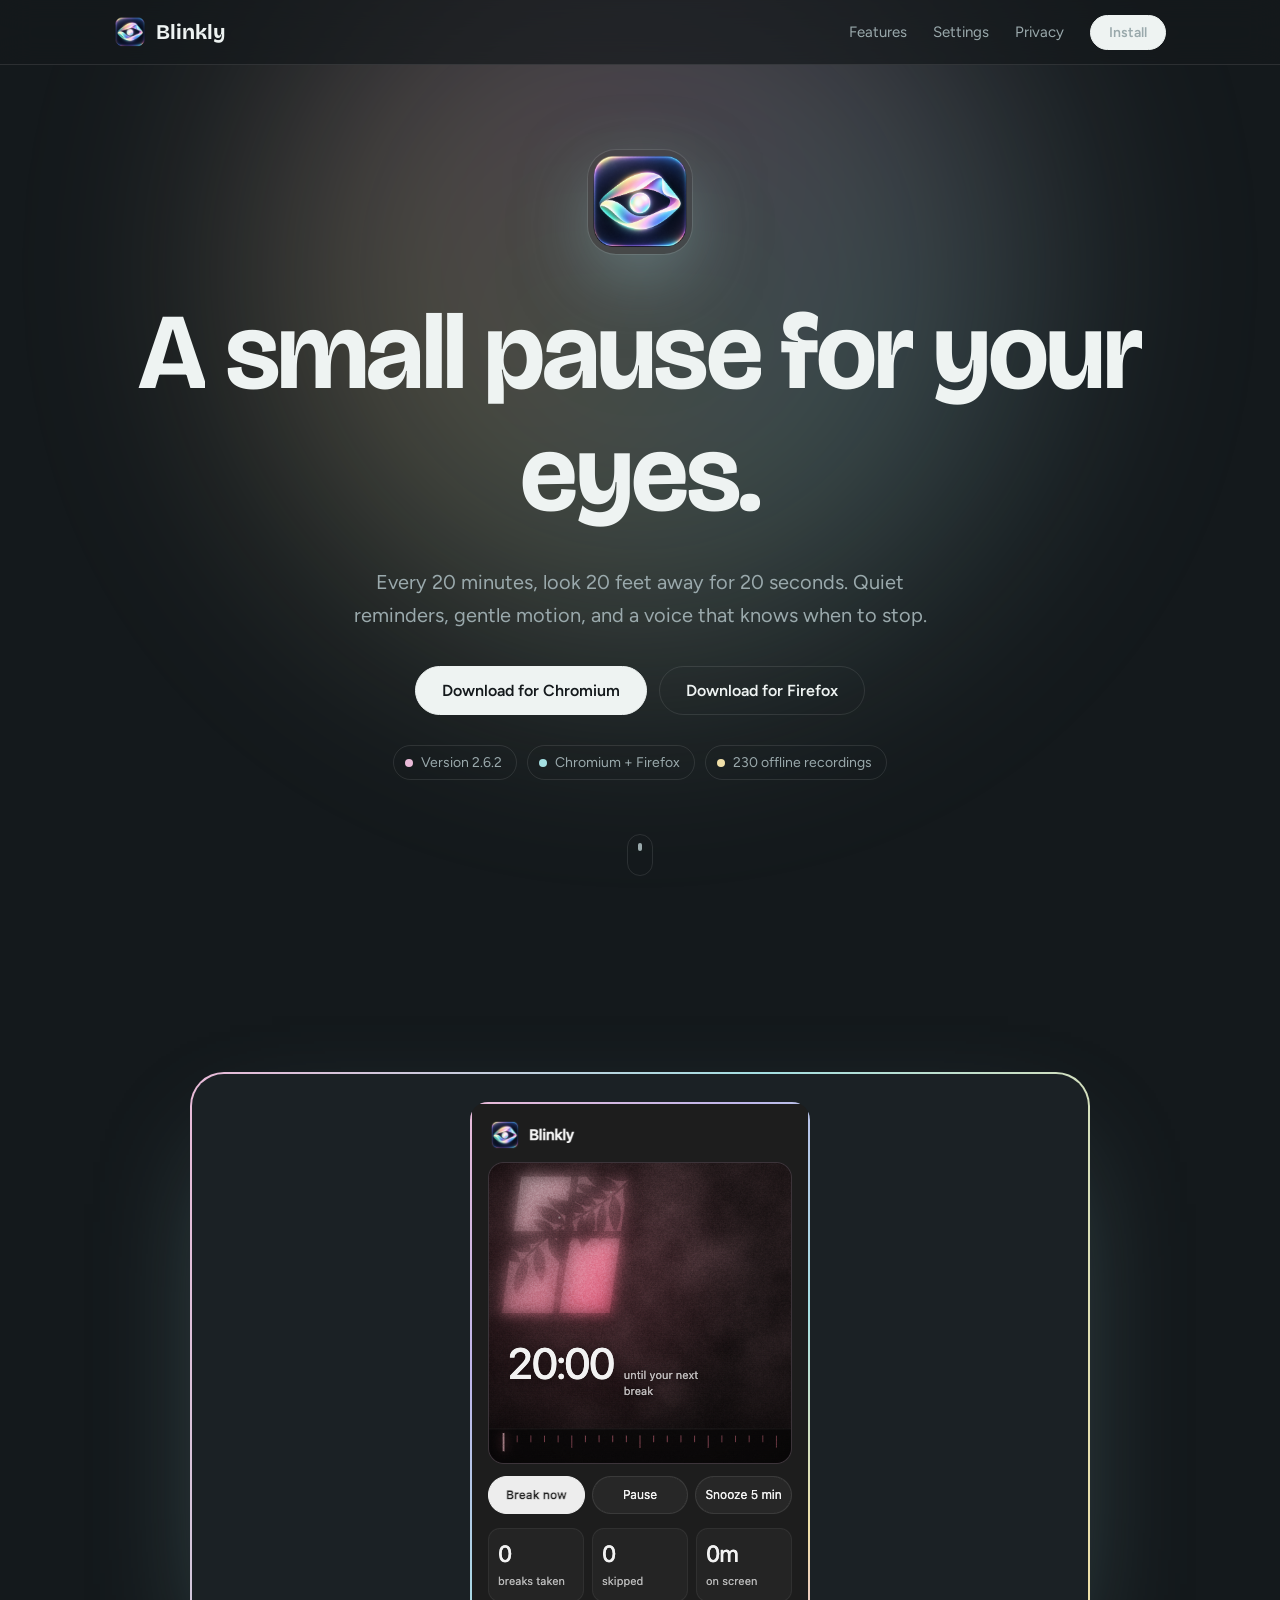
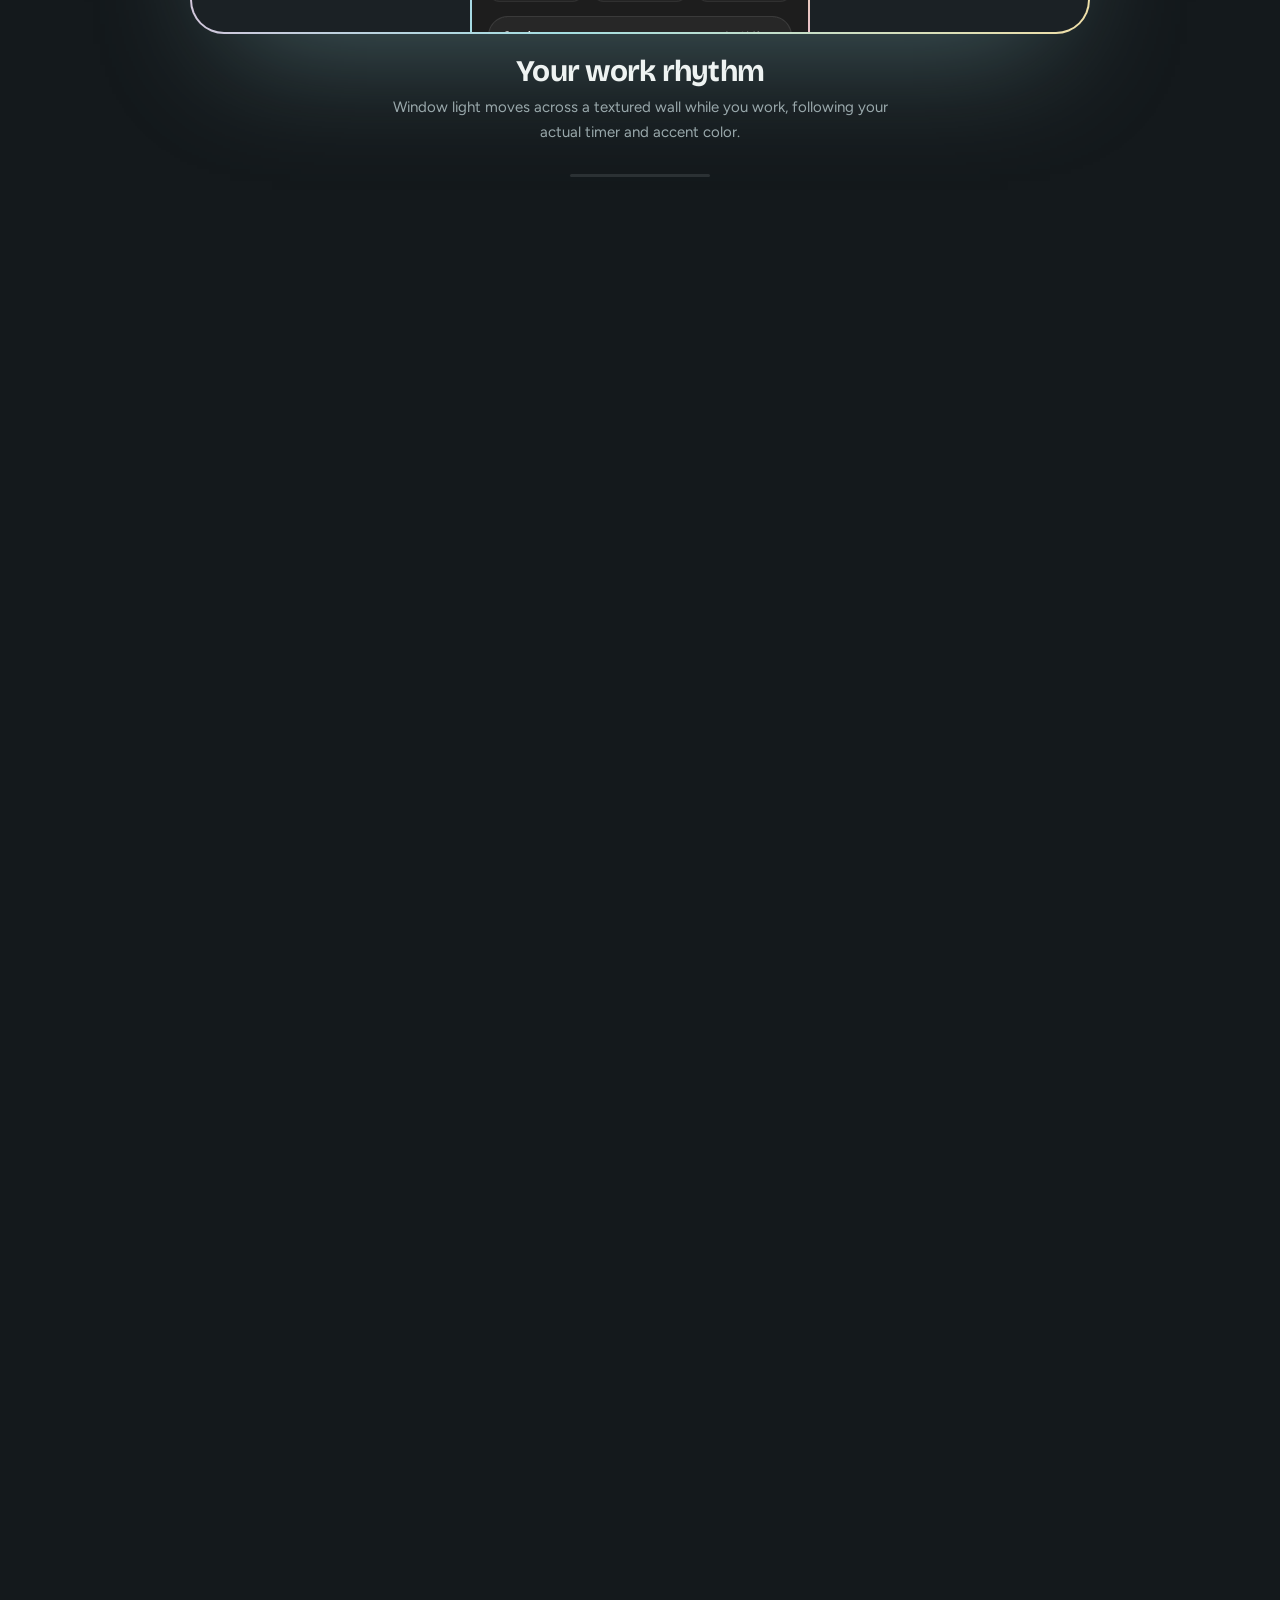
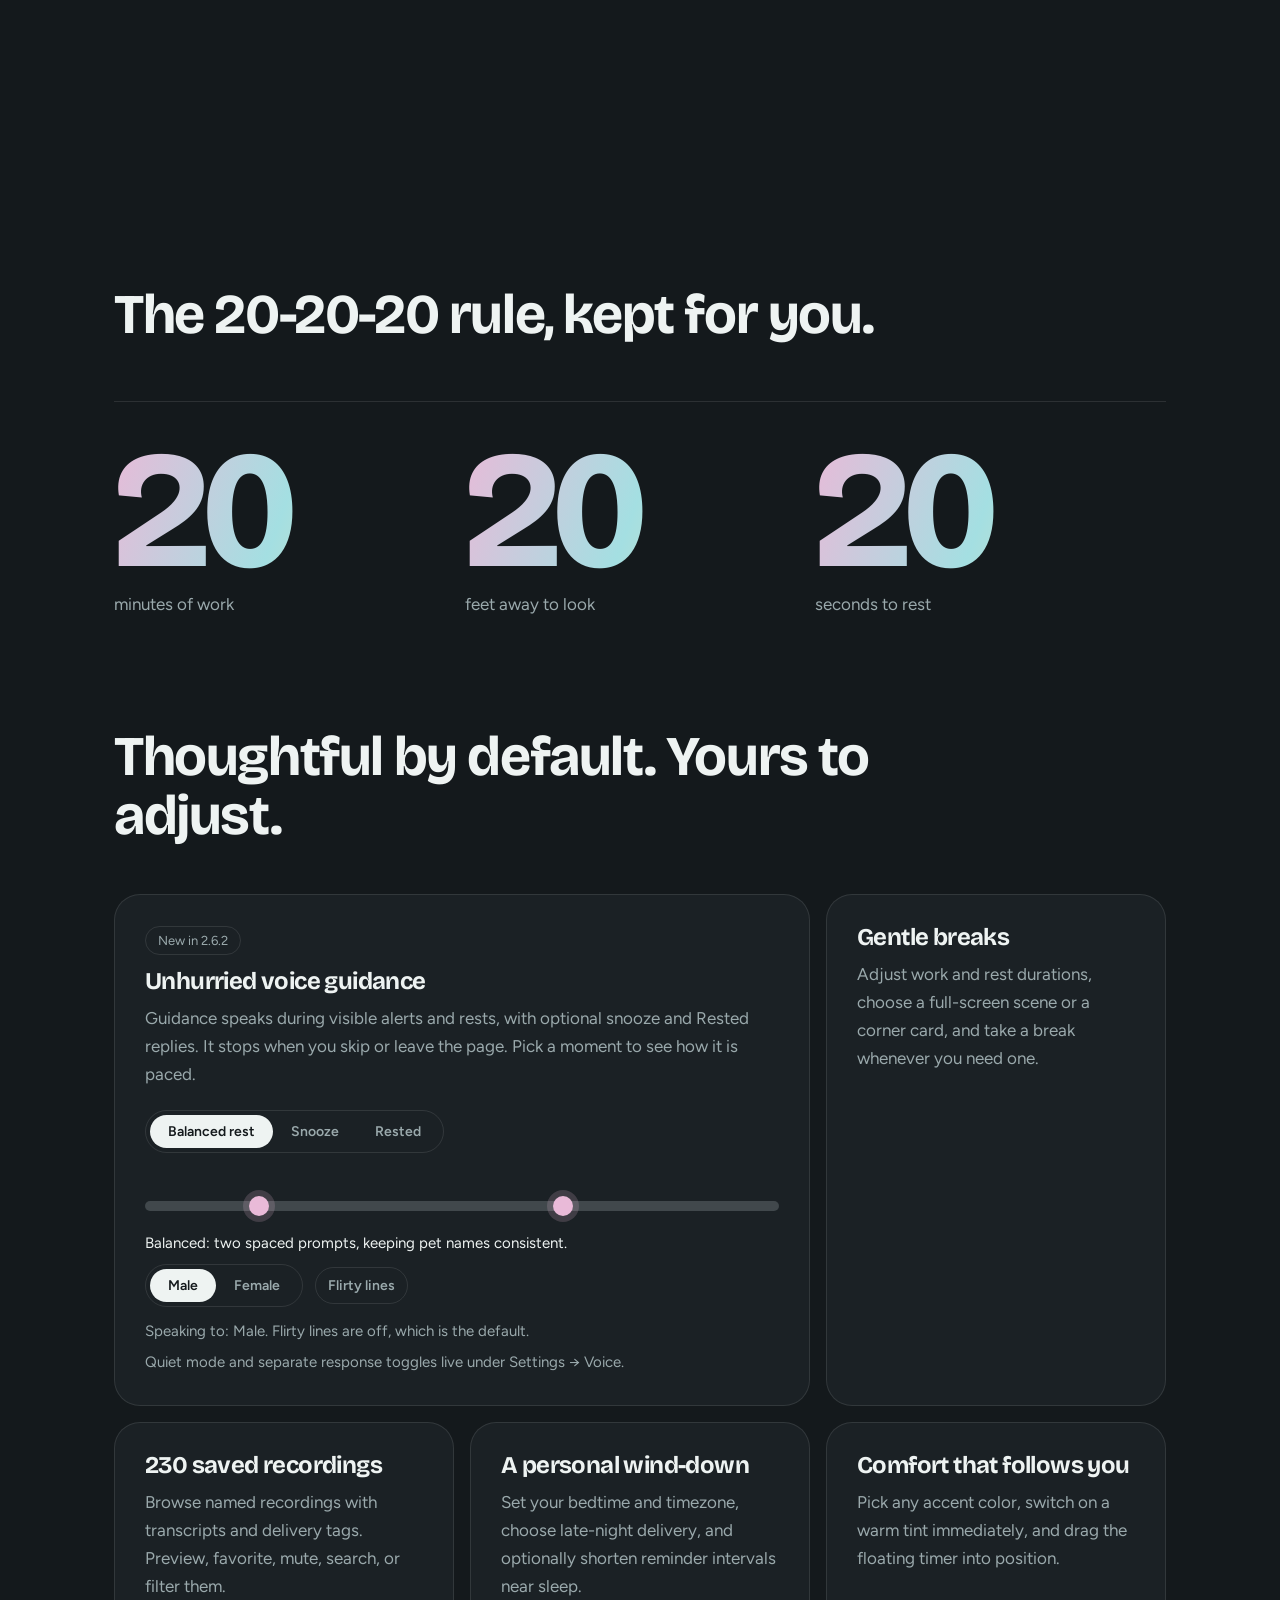
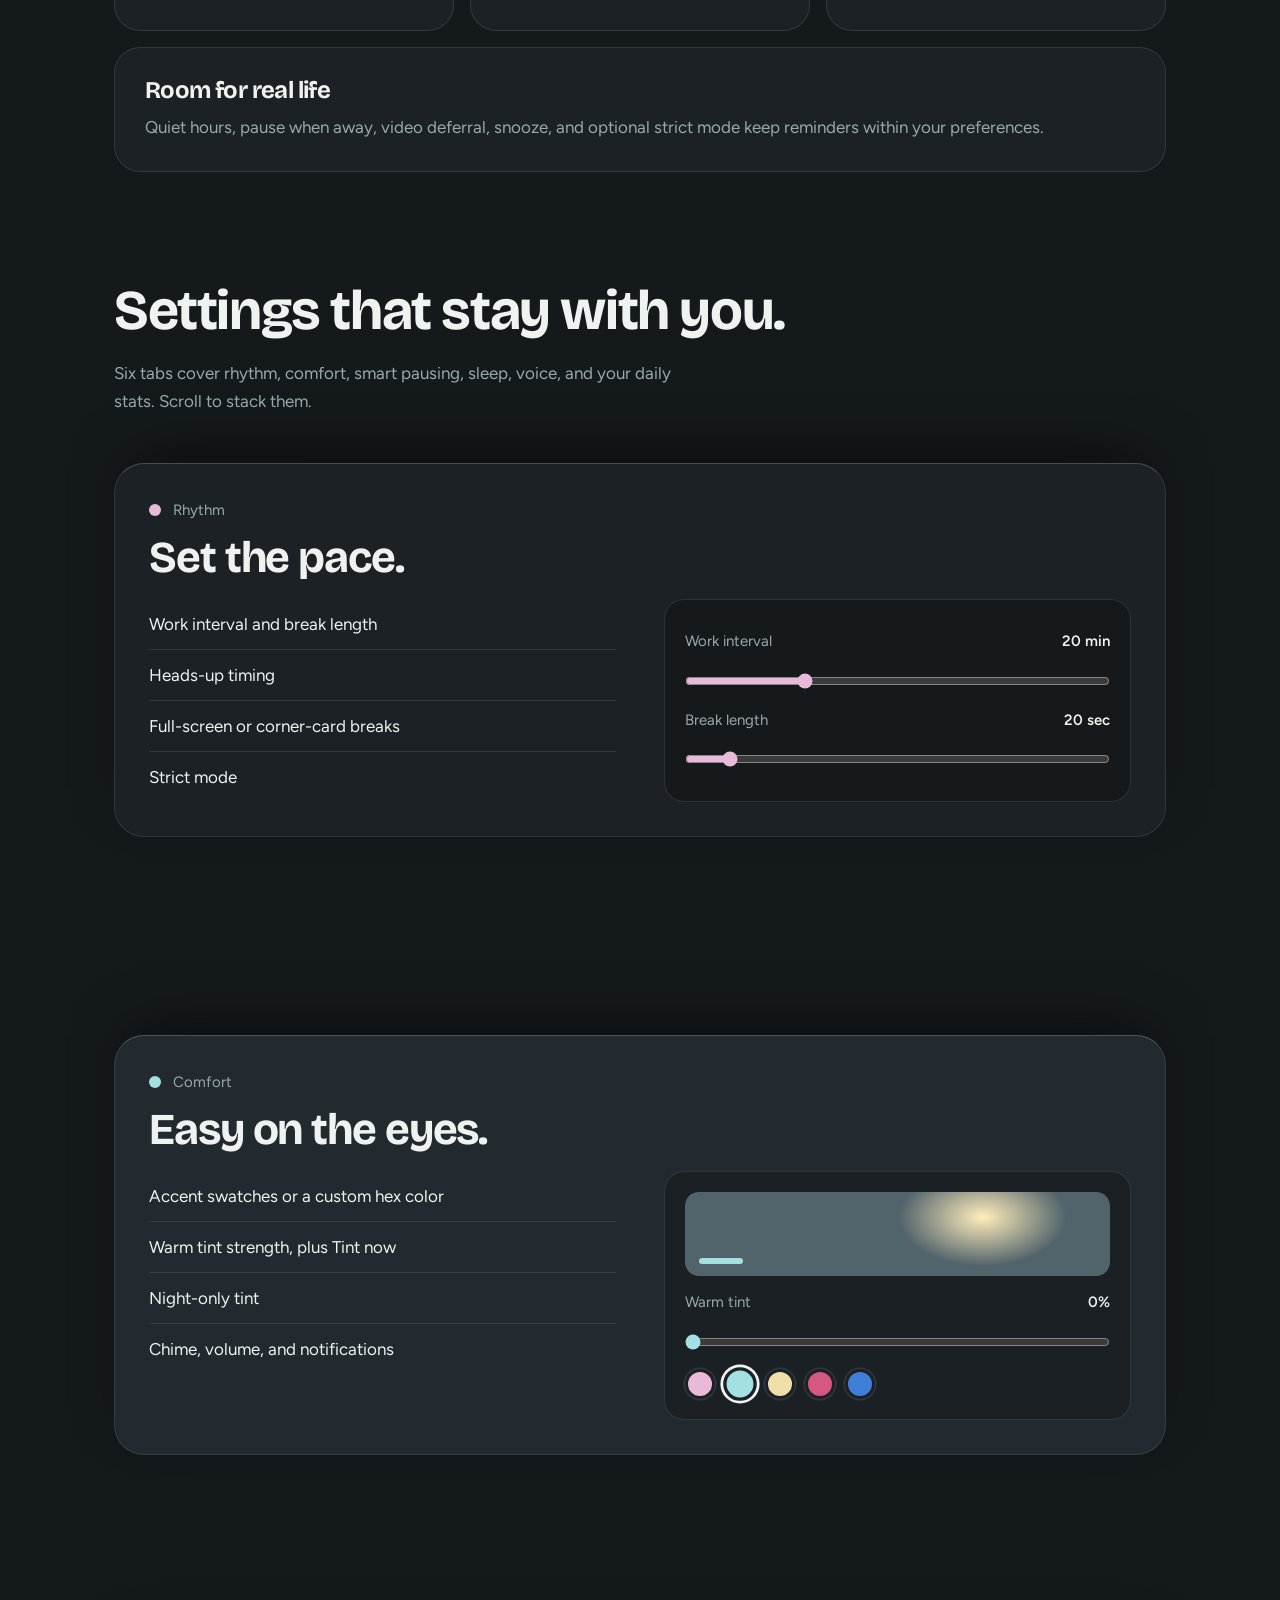
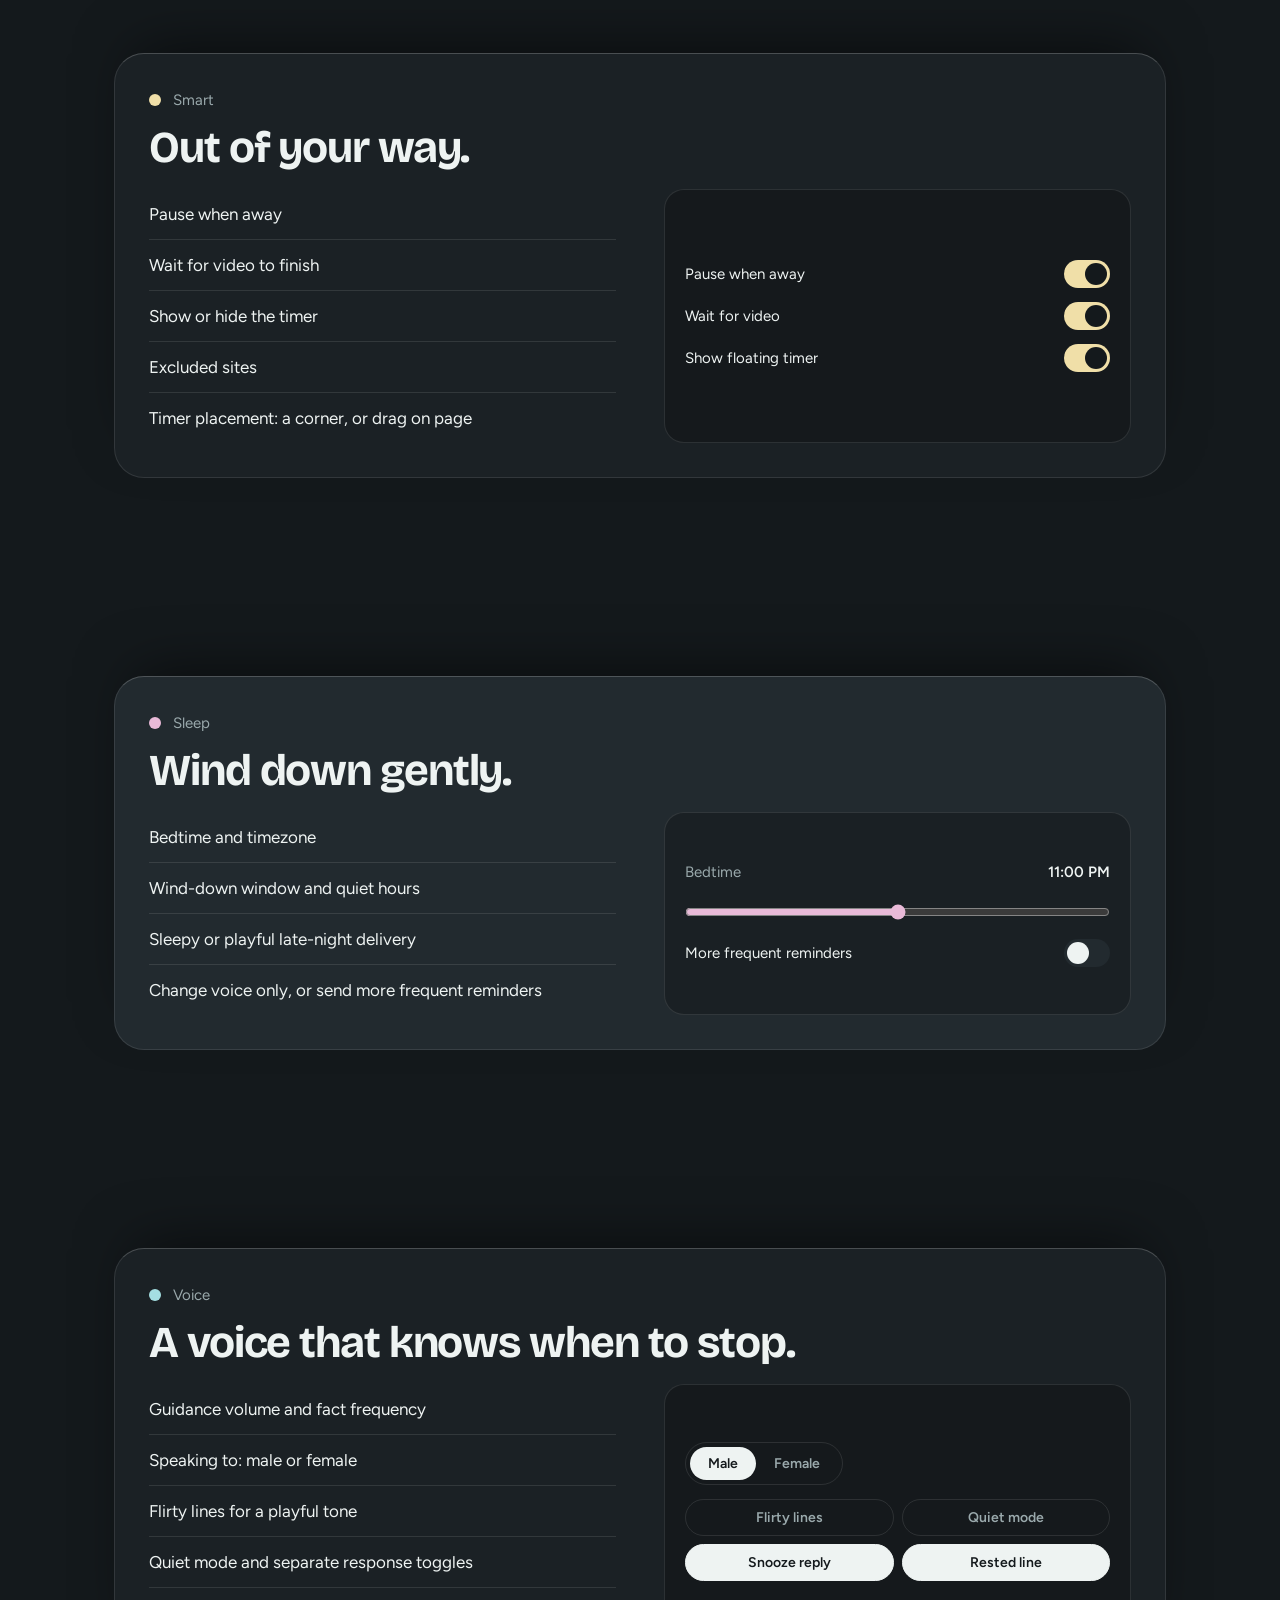
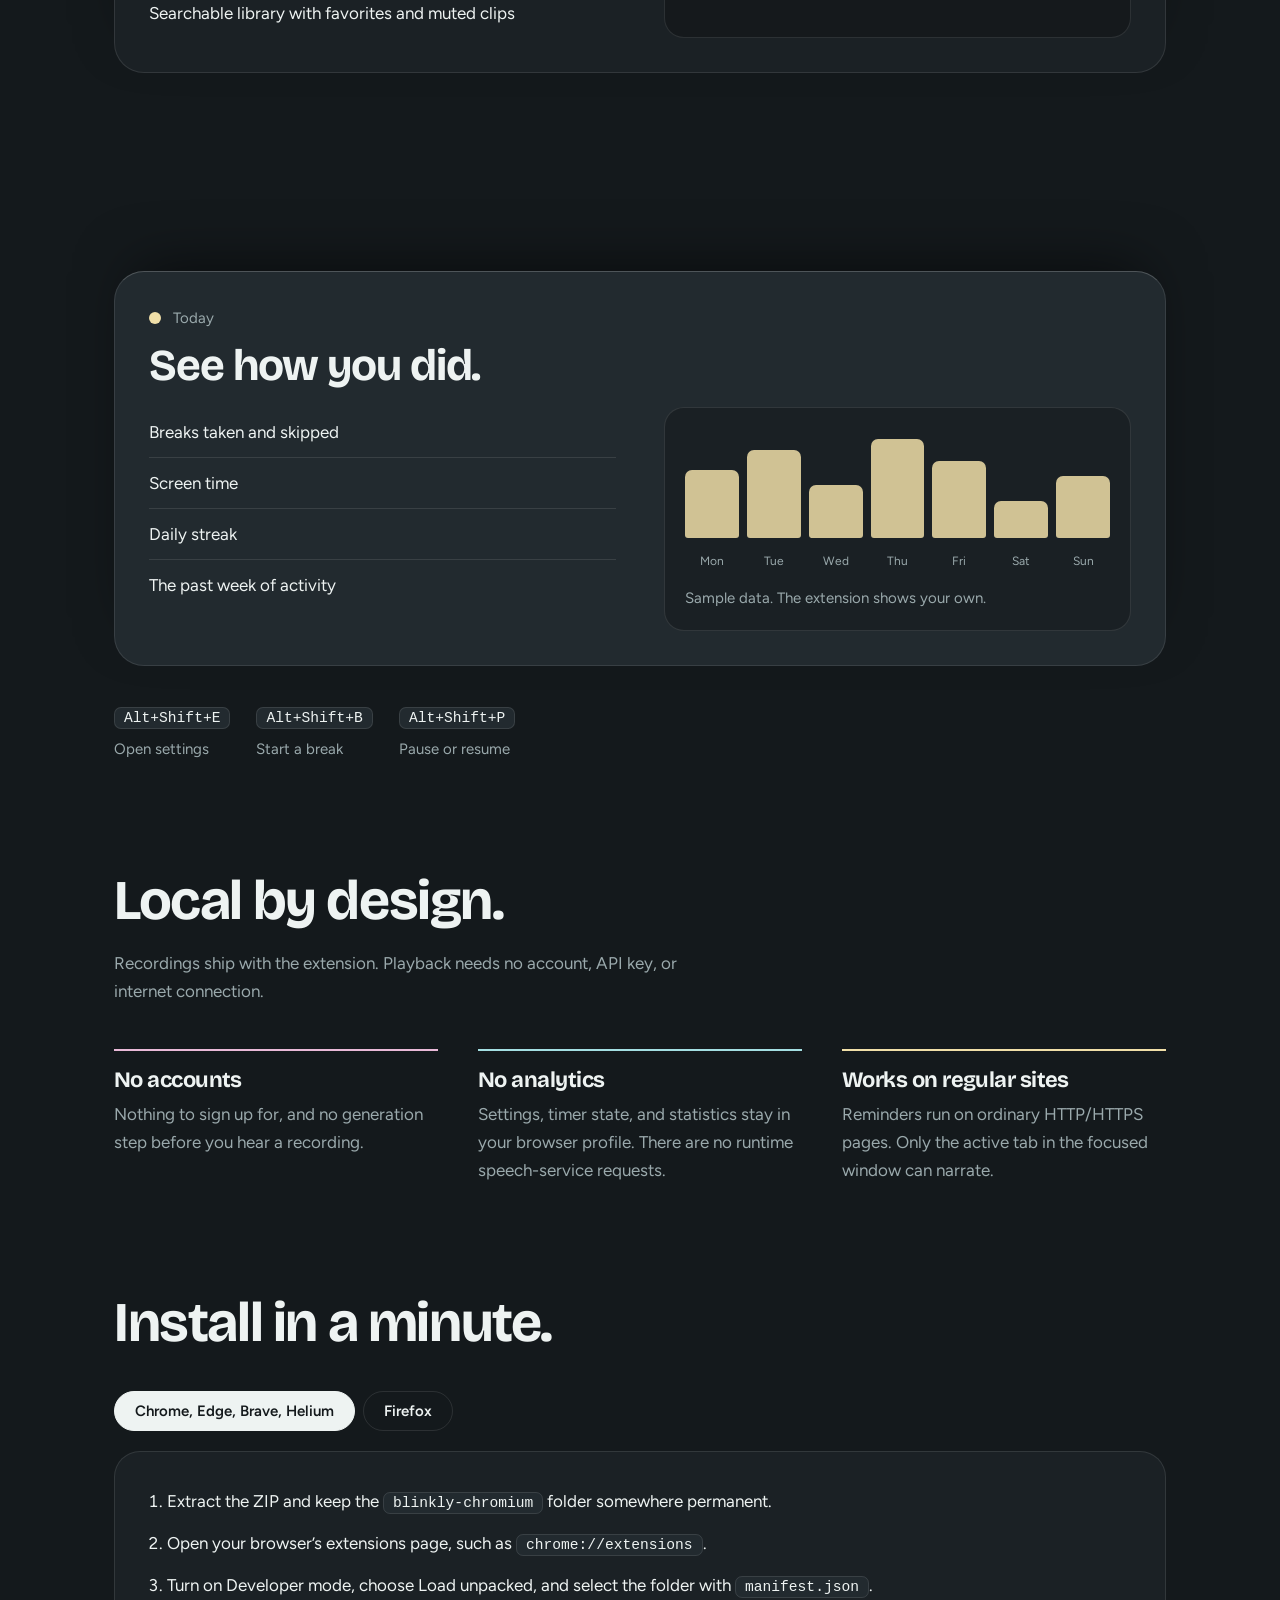
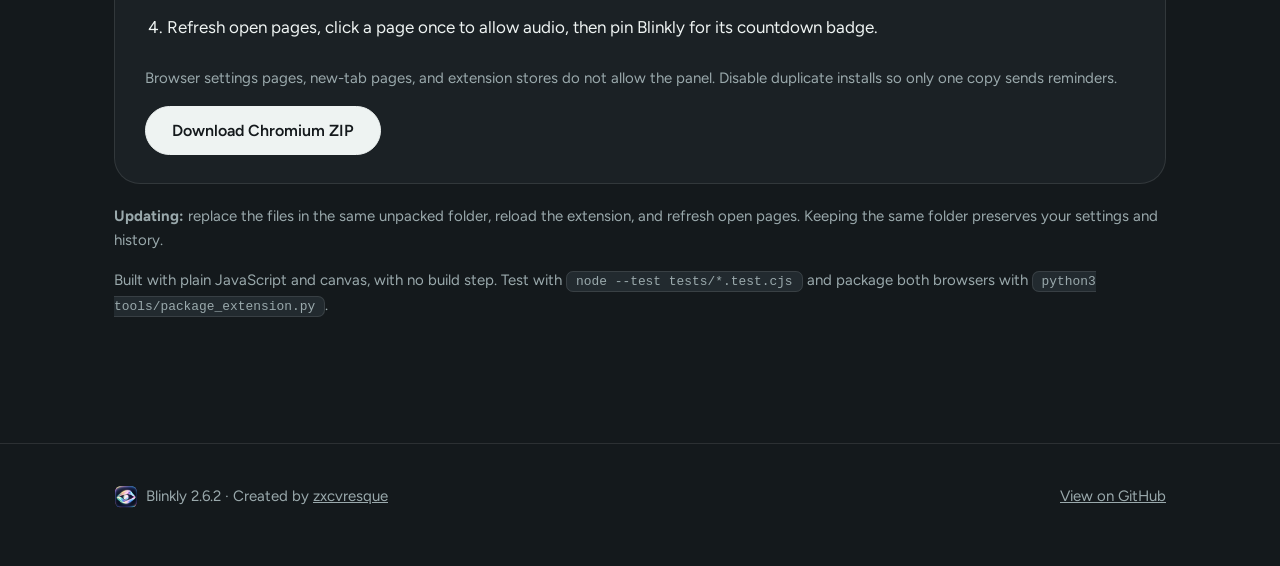
==== index.html @ 8f473f1b "Publish Blinkly landing page with real assets and downloads" ====
<!DOCTYPE html>
<html lang="en">
<head>
<meta charset="utf-8">
<meta name="viewport" content="width=device-width, initial-scale=1, viewport-fit=cover">
<meta name="color-scheme" content="dark">
<meta name="theme-color" content="#14191c">
<title>Blinkly – A small pause for your eyes</title>
<meta name="description" content="Calm 20-20-20 eye-break reminders with offline voice guidance, animated rest scenes, and customizable comfort settings for Chromium and Firefox.">
<link rel="icon" href="assets/blinkly-logo.png">
<link rel="canonical" href="https://zxcvresque.github.io/blinkly/">
<meta property="og:type" content="website">
<meta property="og:title" content="Blinkly – A small pause for your eyes">
<meta property="og:description" content="Calm eye-break reminders, offline voice guidance, and animated rest scenes for Chromium and Firefox.">
<meta property="og:url" content="https://zxcvresque.github.io/blinkly/">
<meta property="og:image" content="https://zxcvresque.github.io/blinkly/design/previews/mist-end.png">
<meta name="twitter:card" content="summary_large_image">
<link rel="preconnect" href="https://fonts.googleapis.com">
<link href="https://fonts.googleapis.com/css2?family=Bricolage+Grotesque:opsz,wght@12..96,500;12..96,700&family=Figtree:wght@400;500;600&display=swap" rel="stylesheet">
<style>
:root{--bg:#14191c;--s1:#1b2125;--s2:#222a2f;--line:rgba(255,255,255,.1);--ink:#eef3f2;--muted:#9aa9ac;--pink:#e9bad8;--aqua:#a4dfe2;--gold:#f0dfa8;--iri:linear-gradient(110deg,#e9bad8,#a4dfe2 52%,#f0dfa8);--ease:cubic-bezier(.2,.8,.2,1)}
*,*::before,*::after{box-sizing:border-box}
html{scroll-behavior:smooth;background:var(--bg)}
body{margin:0;background:var(--bg);color:var(--ink);font:400 17px/1.65 Figtree,system-ui,sans-serif;overflow-x:hidden;-webkit-text-size-adjust:100%}
h1,h2,h3{font-family:'Bricolage Grotesque',Figtree,system-ui,sans-serif;margin:0;line-height:1.05;letter-spacing:-.025em}
a{color:inherit}
:focus-visible{outline:3px solid var(--aqua);outline-offset:3px;border-radius:8px}
.wrap{max-width:1100px;margin:0 auto;padding:0 max(24px,env(safe-area-inset-left))}
section{padding:110px 0}
h2{font-size:clamp(32px,5vw,56px);max-width:14em}
.lede{color:var(--muted);max-width:34em;margin:18px 0 0}
.muted{color:var(--muted);font-size:15px}
#bar{position:fixed;top:0;left:0;right:0;height:3px;background:var(--iri);transform:scaleX(0);transform-origin:0;z-index:60}
nav{position:fixed;top:0;left:0;right:0;z-index:50;padding-top:env(safe-area-inset-top,0px);background:rgba(20,25,28,.7);backdrop-filter:blur(16px);-webkit-backdrop-filter:blur(16px);border-bottom:1px solid var(--line);transition:transform .45s var(--ease)}
nav.hide{transform:translateY(-110%)}
nav .wrap{display:flex;align-items:center;justify-content:space-between;height:64px}
.brand{display:flex;align-items:center;gap:10px;font:700 21px 'Bricolage Grotesque',sans-serif;text-decoration:none}
.brand img{width:32px;height:32px;border-radius:9px}
.links{display:flex;gap:26px;align-items:center;font-size:15px}
.links a{text-decoration:none;color:var(--muted);transition:color .2s}.links a:hover{color:var(--ink)}
.btn{display:inline-flex;align-items:center;gap:8px;background:var(--ink);color:#14191c;padding:14px 26px;border-radius:999px;font:600 16px Figtree,sans-serif;text-decoration:none;border:1.5px solid var(--ink);cursor:pointer;transition:transform .3s var(--ease),background .2s,color .2s,border-color .2s}
.btn:hover{transform:translateY(-3px)}
.btn.sm{padding:8px 18px;font-size:14px}
.btn.ghost{background:transparent;color:var(--ink);border-color:var(--line)}
.btn.ghost:hover{border-color:var(--ink)}
/* hero */
.hero{position:relative;text-align:center;padding:150px 0 70px;overflow:hidden}
.orbw{position:absolute;left:50%;top:-120px;width:780px;height:780px;margin-left:-390px;pointer-events:none;will-change:transform}
.orb{width:100%;height:100%;border-radius:50%;background:conic-gradient(#e9bad8,#a4dfe2,#f0dfa8,#e9bad8);filter:blur(120px);opacity:.26;animation:spin 40s linear infinite}
@keyframes spin{to{transform:rotate(360deg)}}
.hero .wrap{position:relative}
.logo{width:104px;height:104px;border-radius:28px;box-shadow:0 0 0 1px var(--line),0 24px 80px -12px rgba(164,223,226,.5);margin-bottom:34px;transition:transform .2s;opacity:0;animation:pop .9s var(--ease) .1s forwards}
@keyframes pop{from{opacity:0;transform:scale(.7) translateY(20px)}to{opacity:1;transform:none}}
h1{font-size:clamp(46px,9vw,108px);max-width:10.5em;margin:0 auto}
h1 .w{display:inline-block;overflow:hidden;vertical-align:top;padding-bottom:.08em}
h1 .w i{display:inline-block;font-style:normal;transform:translateY(110%);animation:rise 1s var(--ease) forwards;animation-delay:calc(.25s + var(--k)*.09s)}
@keyframes rise{to{transform:none}}
.fadein{opacity:0;animation:pop 1s var(--ease) 1s forwards}
.hero p.sub{font-size:20px;color:var(--muted);max-width:30em;margin:26px auto 34px}
.cta{display:flex;flex-wrap:wrap;gap:12px;justify-content:center}
.chips{display:flex;flex-wrap:wrap;gap:10px;justify-content:center;margin-top:30px}
.chip{font-size:14px;padding:5px 14px 5px 11px;border-radius:999px;border:1px solid var(--line);color:var(--muted);display:flex;align-items:center;gap:8px}
.chip::before{content:"";width:8px;height:8px;border-radius:50%;background:var(--c)}
.scroll{display:block;margin:54px auto 0;width:26px;height:42px;border:1.5px solid var(--line);border-radius:14px;position:relative}
.scroll::after{content:"";position:absolute;left:50%;top:8px;width:4px;height:8px;margin-left:-2px;border-radius:2px;background:var(--muted);animation:nudge 1.8s var(--ease) infinite}
@keyframes nudge{50%{transform:translateY(14px);opacity:.2}}
/* pinned scene */
.pin{height:280vh;padding:0}
.sticky{position:sticky;top:0;height:100vh;height:100svh;display:flex;flex-direction:column;align-items:center;justify-content:center;padding:84px 24px 28px;gap:22px}
.frame{border-radius:34px;padding:2px;background:var(--iri);box-shadow:0 50px 120px -40px rgba(164,223,226,.35);width:min(900px,100%)}
.stage{border-radius:32px;background:var(--s1);display:grid;place-items:center;padding:clamp(14px,3vw,28px);overflow:hidden;width:100%;height:min(62svh,600px)}
.stage img{grid-area:1/1;max-width:100%;max-height:100%;width:auto;height:auto;border-radius:18px;will-change:transform,opacity,filter}
#s2{opacity:0}
.caps{position:relative;text-align:center;width:min(520px,100%);height:96px}
.caps div{position:absolute;inset:0}
.caps h3{font-size:clamp(22px,3.4vw,30px)}
.caps p{margin:8px 0 0}
.track{width:140px;height:3px;border-radius:2px;background:var(--line);overflow:hidden}
.track i{display:block;height:100%;background:var(--ink);transform:scaleX(0);transform-origin:0}
/* rule */
.rule{display:grid;grid-template-columns:repeat(3,1fr);margin-top:56px;border-top:1px solid var(--line)}
.rule div{padding:30px 28px 0 0}
.rule b{display:block;font:700 clamp(84px,13vw,170px)/.95 'Bricolage Grotesque',sans-serif;letter-spacing:-.05em;background:var(--iri);-webkit-background-clip:text;background-clip:text;color:transparent;font-variant-numeric:tabular-nums}
.rule span{color:var(--muted)}
/* bento */
.bento{display:grid;grid-template-columns:repeat(6,1fr);gap:16px;margin-top:48px}
.tile{background:var(--s1);border:1px solid var(--line);border-radius:26px;padding:30px;position:relative;overflow:hidden;transition:transform .5s var(--ease),border-color .3s}
.tile::before{content:"";position:absolute;inset:0;background:radial-gradient(380px circle at var(--mx,50%) var(--my,0%),rgba(255,255,255,.09),transparent 60%);opacity:0;transition:opacity .3s;pointer-events:none}
.tile:hover{border-color:rgba(255,255,255,.22);transform:translateY(-4px)}.tile:hover::before{opacity:1}
.tile h3{font-size:24px;margin-bottom:10px;position:relative}.tile p{margin:0;color:var(--muted);position:relative}
.t1{grid-column:span 4}.t2,.t3,.t4,.t5{grid-column:span 2}.t6{grid-column:span 6}
.seg{display:inline-flex;align-self:flex-start;max-width:100%;border:1.5px solid var(--line);border-radius:999px;padding:4px;margin:22px 0 14px;position:relative}
.seg button{position:relative;border:0;background:transparent;color:var(--muted);padding:8px 18px;border-radius:999px;font:600 14px Figtree;cursor:pointer;white-space:nowrap;transition:color .2s}
.seg button[aria-pressed=true]{background:var(--ink);color:#14191c}
.dots{display:flex;gap:8px;margin-bottom:10px;position:relative}
.dots i{width:14px;height:14px;border-radius:50%;background:var(--s2);transition:.4s var(--ease)}.dots i.on{background:var(--pink);transform:scale(1.15)}
.new{display:inline-block;font-size:13px;padding:3px 12px;border-radius:999px;border:1px solid var(--line);color:var(--muted);margin-bottom:14px;position:relative}
.tl{position:relative}
.trk{position:relative;height:10px;border-radius:5px;background:var(--s2);margin:34px 0 20px}
.trk .fl{position:absolute;left:0;top:0;bottom:0;border-radius:5px;background:rgba(255,255,255,.14);width:0;animation:sweep 4.5s linear forwards}
@keyframes sweep{to{width:100%}}
.trk b{position:absolute;top:50%;width:20px;height:20px;margin:-10px 0 0 -10px;border-radius:50%;background:var(--pink);box-shadow:0 0 0 6px rgba(233,186,216,.18);transform:scale(0);animation:ping .55s var(--ease) forwards;animation-delay:var(--d)}
@keyframes ping{to{transform:scale(1)}}
.trk em{position:absolute;right:0;top:-34px;font:600 13px Figtree;font-style:normal;padding:3px 12px;border-radius:999px;border:1px solid var(--ink);color:var(--ink)}
.vopts{display:flex;flex-wrap:wrap;gap:12px;align-items:center;margin-top:8px;position:relative}.vopts .seg{margin:0}
.pills{display:grid;grid-template-columns:1fr 1fr;gap:8px}
.pill{border:1.5px solid var(--line);background:transparent;color:var(--muted);padding:9px 12px;border-radius:999px;font:600 14px Figtree;cursor:pointer;transition:.25s;text-align:center;white-space:nowrap}
.pill:hover{border-color:var(--muted)}.pill[aria-pressed=true]{background:var(--ink);color:#14191c;border-color:var(--ink)}
.vframe{position:relative;margin:44px auto 0;width:min(var(--mw,960px),100%,calc(78svh*var(--ar,1.78)));aspect-ratio:var(--ar,1.78);border-radius:30px;padding:2px;background:var(--iri);box-shadow:0 50px 120px -40px rgba(164,223,226,.3)}
.vframe video{display:block;width:100%;height:100%;object-fit:cover;border-radius:28px;background:var(--s1)}
.vctl{position:absolute;left:18px;bottom:18px;display:flex;gap:8px}
.vctl button{backdrop-filter:blur(12px);-webkit-backdrop-filter:blur(12px);background:rgba(20,25,28,.62);color:var(--ink);border:1px solid var(--line);padding:9px 16px;border-radius:999px;font:600 14px Figtree;cursor:pointer;transition:border-color .2s}
.vctl button:hover{border-color:var(--ink)}
/* stacking settings */
.deck{margin-top:48px}
.card{position:sticky;top:calc(84px + var(--i)*18px);margin-bottom:22vh;background:var(--s1);border:1px solid var(--line);border-top-color:rgba(255,255,255,.2);border-radius:30px;padding:34px;display:grid;grid-template-columns:1fr 1fr;gap:12px 48px;transform-origin:50% 0;box-shadow:0 -24px 60px -24px rgba(0,0,0,.6);will-change:transform,filter}
.card:nth-child(even){background:var(--s2)}
.card:last-child{margin-bottom:0}
.card .hd{grid-column:1/-1;display:flex;align-items:center;gap:12px}
.card .hd::before{content:"";width:12px;height:12px;border-radius:50%;background:var(--c)}
.card .hd span{color:var(--muted);font-size:15px}
.card h3{grid-column:1/-1;font-size:clamp(28px,4vw,44px)}
.card ul{margin:6px 0 0;padding:0;list-style:none}
.card li{padding:11px 0;border-bottom:1px solid var(--line)}.card li:last-child{border:0}
.wd{background:rgba(0,0,0,.22);border:1px solid var(--line);border-radius:20px;padding:20px;display:flex;flex-direction:column;gap:14px;justify-content:center;margin-top:6px}
.wd label{display:flex;justify-content:space-between;font-size:15px;color:var(--muted)}.wd label b{color:var(--ink);font-weight:600}
input[type=range]{width:100%;accent-color:var(--c);height:26px;margin:0}
.tg{width:46px;height:28px;border-radius:999px;border:0;background:var(--s2);position:relative;cursor:pointer;flex:none;transition:background .3s}
.tg i{position:absolute;left:3px;top:3px;width:22px;height:22px;border-radius:50%;background:var(--ink);transition:transform .35s var(--ease)}
.tg[aria-pressed=true]{background:var(--c)}.tg[aria-pressed=true] i{transform:translateX(18px);background:#14191c}
.tr{display:flex;justify-content:space-between;align-items:center;gap:14px;font-size:15px}
.sws{display:flex;gap:10px}.sws button{width:30px;height:30px;border-radius:50%;border:3px solid var(--s1);box-shadow:0 0 0 1.5px var(--line);cursor:pointer;padding:0;transition:transform .3s var(--ease)}
.sws button[aria-pressed=true]{box-shadow:0 0 0 2.5px var(--ink);transform:scale(1.12)}
.pv{height:84px;border-radius:14px;position:relative;overflow:hidden;background:radial-gradient(120px 70px at 70% 30%,#ffeebb,#51636b 70%)}
.pv i{position:absolute;inset:0;background:#ff9628;mix-blend-mode:multiply;opacity:0;transition:opacity .2s}
.pv b{position:absolute;left:14px;bottom:12px;width:44px;height:6px;border-radius:3px;background:var(--c)}
.bars{display:flex;align-items:flex-end;gap:8px;height:110px}
.bars i{flex:1;border-radius:7px 7px 3px 3px;background:var(--c);opacity:.85;height:0;transition:height 1s var(--ease) calc(var(--k)*80ms);position:relative}
.card.in .bars i{height:var(--h)}
.bars i:hover{opacity:1}.bars i::after{content:attr(data-d);position:absolute;bottom:100%;left:50%;transform:translateX(-50%);font-size:12px;color:var(--ink);opacity:0;transition:.2s}.bars i:hover::after{opacity:1}
.days{display:flex;gap:8px;font-size:12px;color:var(--muted)}.days span{flex:1;text-align:center}
.keys{display:flex;flex-wrap:wrap;gap:26px;margin-top:40px}
.keys div{display:flex;flex-direction:column;gap:8px}
kbd,code{font:500 .86em ui-monospace,Menlo,monospace;background:var(--s2);border:1px solid var(--line);padding:2px 9px;border-radius:7px}
/* local */
.local{display:grid;grid-template-columns:repeat(3,1fr);gap:40px;margin-top:44px}
.local div{border-top:2px solid var(--line);padding-top:18px;position:relative}
.local div::before{content:"";position:absolute;top:-2px;left:0;height:2px;width:0;background:var(--c);transition:width 1.2s var(--ease)}
.local.in div::before{width:100%}
.local h3{font-size:22px;margin-bottom:8px}.local p{margin:0;color:var(--muted)}
/* install */
.tabs{display:flex;gap:8px;flex-wrap:wrap;margin:38px 0 20px}
.tab{background:transparent;border:1.5px solid var(--line);color:var(--ink);padding:10px 20px;border-radius:999px;font:600 15px Figtree;cursor:pointer;transition:.25s}
.tab:hover{border-color:var(--muted)}.tab[aria-selected=true]{background:var(--ink);color:#14191c;border-color:var(--ink)}
.panel{background:var(--s1);border:1px solid var(--line);border-radius:26px;padding:28px 30px}
.steps{padding-left:22px;margin:0 0 18px}.steps li{padding:7px 0}
footer{border-top:1px solid var(--line);padding:40px 0 calc(56px + env(safe-area-inset-bottom,0px));color:var(--muted);font-size:15px}
footer .wrap{display:flex;justify-content:space-between;flex-wrap:wrap;gap:14px;align-items:center}
footer img{width:24px;height:24px;border-radius:7px;vertical-align:middle;margin-right:8px}
.rm .pin{height:auto}.rm .sticky{position:static;height:auto;padding:70px 24px}.rm .stage{height:auto;display:flex;flex-direction:column;gap:16px}.rm #s2{opacity:1}.rm .caps,.rm .track{display:none}
.rm .trk .fl{animation:none;width:100%}.rm .trk b{animation:none;transform:scale(1)}.rm h1 .w i,.rm .logo,.rm .fadein{animation:none;transform:none;opacity:1}.rm .orb{animation:none}.rm .card{position:static;margin-bottom:18px}
@media (max-width:820px){section{padding:72px 0}.hero{padding-top:120px}.links a:not(.btn){display:none}.rule,.local{grid-template-columns:1fr}.rule b{font-size:clamp(84px,30vw,140px)}.bento{grid-template-columns:1fr}.tile{grid-column:auto!important;padding:24px}.card{grid-template-columns:1fr;padding:22px;gap:8px;margin-bottom:16vh;top:calc(76px + var(--i)*12px);border-radius:24px}.card li{padding:8px 0;font-size:16px}.wd{padding:16px}.panel{padding:22px}.stage{height:min(54svh,520px)}.pin{height:240vh}.seg button{padding:8px 12px;font-size:13.5px}.vframe{border-radius:24px;margin-top:32px}.vframe video{border-radius:22px}.vctl{left:12px;bottom:12px}}
</style>
</head>
<body>
<div id="bar"></div>
<nav id="nav"><div class="wrap">
 <a class="brand" href="#top"><img src="assets/blinkly-logo.png" alt="">Blinkly</a>
 <div class="links"><a href="#features">Features</a><a href="#settings">Settings</a><a href="#local">Privacy</a><a class="btn sm" href="#install">Install</a></div>
</div></nav>

<header class="hero" id="top"><div class="orbw" id="orbw"><div class="orb"></div></div><div class="wrap">
 <img class="logo" id="logo" src="assets/blinkly-logo.png" alt="Blinkly's iridescent eye logo">
 <h1 id="h1">A small pause for your eyes.</h1>
 <p class="sub fadein">Every 20 minutes, look 20 feet away for 20 seconds. Quiet reminders, gentle motion, and a voice that knows when to stop.</p>
 <div class="cta fadein"><a class="btn" href="blinkly-chromium.zip" download>Download for Chromium</a><a class="btn ghost" href="blinkly-firefox.zip" download>Download for Firefox</a></div>
 <div class="chips fadein"><span class="chip" style="--c:var(--pink)">Version 2.6.2</span><span class="chip" style="--c:var(--aqua)">Chromium + Firefox</span><span class="chip" style="--c:var(--gold)">230 offline recordings</span></div>
 <a class="scroll fadein" href="#scene" aria-label="Scroll to the demo"></a>
</div></header>

<section class="pin" id="scene" aria-label="Work and rest scenes"><div class="sticky">
 <div class="frame"><div class="stage">
  <img id="s1" src="design/previews/popup.png" alt="Blinkly's window-light popup, countdown, controls, and daily statistics">
  <img id="s2" src="design/previews/mist-end.png" alt="A bright mountain lake with reflected sunlight, clearing mist, and dark foreground trees">
 </div></div>
 <div class="caps"><div id="c1"><h3>Your work rhythm</h3><p class="muted">Window light moves across a textured wall while you work, following your actual timer and accent color.</p></div><div id="c2" style="opacity:0"><h3>A moment to look away</h3><p class="muted">When it is time to rest, mist clears over a mountain lake. Reduced motion switches both scenes to still frames.</p></div></div>
 <div class="track"><i id="tk"></i></div>
</div></section>

<section id="watch" style="padding-top:20px"><div class="wrap">
 <h2>See it in motion.</h2>
 <p class="lede">Plays on its own, muted, while it is on screen. Use the controls to pause or turn sound on.</p>
 <div class="vframe" id="vframe" style="--mw:440px;--ar:.5625"><video id="vid" src="design/previews/blinkly-promo.mp4" poster="design/previews/blinkly-promo-poster.png" muted loop playsinline preload="metadata" aria-label="Blinkly demo video"></video><div class="vctl"><button id="vpp">Play</button><button id="vsnd">Sound on</button></div></div>
</div></section>

<section style="padding-top:20px"><div class="wrap">
 <h2>The 20-20-20 rule, kept for you.</h2>
 <div class="rule"><div><b data-n="20">0</b><span>minutes of work</span></div><div><b data-n="20">0</b><span>feet away to look</span></div><div><b data-n="20">0</b><span>seconds to rest</span></div></div>
</div></section>

<section id="features" style="padding-top:0"><div class="wrap">
 <h2>Thoughtful by default. Yours to adjust.</h2>
 <div class="bento">
  <div class="tile t1"><span class="new">New in 2.6.2</span><h3>Unhurried voice guidance</h3><p>Guidance speaks during visible alerts and rests, with optional snooze and Rested replies. It stops when you skip or leave the page. Pick a moment to see how it is paced.</p>
   <div class="seg" id="mseg" role="group" aria-label="Voice moment"><button aria-pressed="true" data-m="bal">Balanced rest</button><button aria-pressed="false" data-m="snz">Snooze</button><button aria-pressed="false" data-m="rst">Rested</button></div>
   <div class="tl" id="tl"></div><p class="muted" id="vtext" style="color:var(--ink)"></p>
   <div class="vopts"><div class="seg" role="group" aria-label="Speaking to"><button data-g="male" aria-pressed="true">Male</button><button data-g="female" aria-pressed="false">Female</button></div><button class="pill" data-fl aria-pressed="false">Flirty lines</button></div>
   <p class="muted" id="vnote" style="margin-top:12px"></p>
   <p class="muted" style="margin-top:6px">Quiet mode and separate response toggles live under Settings → Voice.</p></div>
  <div class="tile t2"><h3>Gentle breaks</h3><p>Adjust work and rest durations, choose a full-screen scene or a corner card, and take a break whenever you need one.</p></div>
  <div class="tile t3"><h3>230 saved recordings</h3><p>Browse named recordings with transcripts and delivery tags. Preview, favorite, mute, search, or filter them.</p></div>
  <div class="tile t4"><h3>A personal wind-down</h3><p>Set your bedtime and timezone, choose late-night delivery, and optionally shorten reminder intervals near sleep.</p></div>
  <div class="tile t5"><h3>Comfort that follows you</h3><p>Pick any accent color, switch on a warm tint immediately, and drag the floating timer into position.</p></div>
  <div class="tile t6"><h3>Room for real life</h3><p>Quiet hours, pause when away, video deferral, snooze, and optional strict mode keep reminders within your preferences.</p></div>
 </div>
</div></section>

<section id="settings" style="padding-top:0"><div class="wrap">
 <h2>Settings that stay with you.</h2>
 <p class="lede">Six tabs cover rhythm, comfort, smart pausing, sleep, voice, and your daily stats. Scroll to stack them.</p>
 <div class="deck" id="deck"></div>
 <div class="keys"><div><kbd>Alt+Shift+E</kbd><span class="muted">Open settings</span></div><div><kbd>Alt+Shift+B</kbd><span class="muted">Start a break</span></div><div><kbd>Alt+Shift+P</kbd><span class="muted">Pause or resume</span></div></div>
</div></section>

<section id="local" style="padding-top:0"><div class="wrap">
 <h2>Local by design.</h2>
 <p class="lede">Recordings ship with the extension. Playback needs no account, API key, or internet connection.</p>
 <div class="local" id="localrow">
  <div style="--c:var(--pink)"><h3>No accounts</h3><p>Nothing to sign up for, and no generation step before you hear a recording.</p></div>
  <div style="--c:var(--aqua)"><h3>No analytics</h3><p>Settings, timer state, and statistics stay in your browser profile. There are no runtime speech-service requests.</p></div>
  <div style="--c:var(--gold)"><h3>Works on regular sites</h3><p>Reminders run on ordinary HTTP/HTTPS pages. Only the active tab in the focused window can narrate.</p></div>
 </div>
</div></section>

<section id="install" style="padding-top:0"><div class="wrap">
 <h2>Install in a minute.</h2>
 <div class="tabs" role="tablist" id="itabs"></div>
 <div class="panel" id="ipanel" role="tabpanel"></div>
 <p class="muted" style="margin-top:20px"><b>Updating:</b> replace the files in the same unpacked folder, reload the extension, and refresh open pages. Keeping the same folder preserves your settings and history.</p>
 <p class="muted">Built with plain JavaScript and canvas, with no build step. Test with <code>node --test tests/*.test.cjs</code> and package both browsers with <code>python3 tools/package_extension.py</code>.</p>
</div></section>

<footer><div class="wrap"><span><img src="assets/blinkly-logo.png" alt="">Blinkly 2.6.2 · Created by <a href="https://github.com/zxcvresque">zxcvresque</a></span><a href="https://github.com/zxcvresque/blinkly">View on GitHub</a></div></footer>

<script>
(function(){
var $=function(s,r){return(r||document).querySelector(s)},$$=function(s,r){return(r||document).querySelectorAll(s)};
var rm=matchMedia('(prefers-reduced-motion:reduce)').matches;if(rm)document.body.classList.add('rm');
function cl(x){return Math.max(0,Math.min(1,x))}
// hero words
var h=$('#h1'),k=0;h.innerHTML=h.textContent.split(' ').map(function(w){return '<span class="w"><i style="--k:'+(k++)+'">'+w+'</i></span>'}).join(' ');
// settings cards
var C={pink:'#e9bad8',aqua:'#a4dfe2',gold:'#f0dfa8'};
var rng=function(id,mn,mx,v,st){return '<input type="range" id="'+id+'" min="'+mn+'" max="'+mx+'" value="'+v+'" step="'+(st||1)+'">'};
var tg=function(l,on){return '<div class="tr"><span>'+l+'</span><button class="tg" aria-pressed="'+!!on+'" aria-label="'+l+'"><i></i></button></div>'};
var days=['Mon','Tue','Wed','Thu','Fri','Sat','Sun'],hs=[62,80,48,90,70,34,56],ds=[9,12,7,14,10,5,8];
var cards=[
{n:'Rhythm',c:'pink',t:'Set the pace.',l:['Work interval and break length','Heads-up timing','Full-screen or corner-card breaks','Strict mode'],w:'<label>Work interval <b id="o1">20 min</b></label>'+rng('r1',5,60,20)+'<label>Break length <b id="o2">20 sec</b></label>'+rng('r2',10,120,20,5)},
{n:'Comfort',c:'aqua',t:'Easy on the eyes.',l:['Accent swatches or a custom hex color','Warm tint strength, plus Tint now','Night-only tint','Chime, volume, and notifications'],w:'<div class="pv"><i id="pvt"></i><b></b></div><label>Warm tint <b id="o3">0%</b></label>'+rng('r3',0,60,0)+'<div class="sws" id="sws"></div>'},
{n:'Smart',c:'gold',t:'Out of your way.',l:['Pause when away','Wait for video to finish','Show or hide the timer','Excluded sites','Timer placement: a corner, or drag on page'],w:tg('Pause when away',1)+tg('Wait for video',1)+tg('Show floating timer',1)},
{n:'Sleep',c:'pink',t:'Wind down gently.',l:['Bedtime and timezone','Wind-down window and quiet hours','Sleepy or playful late-night delivery','Change voice only, or send more frequent reminders'],w:'<label>Bedtime <b id="o4">11:00 PM</b></label>'+rng('r4',20,26,23,.5)+tg('More frequent reminders',0)},
{n:'Voice',c:'aqua',t:'A voice that knows when to stop.',l:['Guidance volume and fact frequency','Speaking to: male or female','Flirty lines for a playful tone','Quiet mode and separate response toggles','Searchable library with favorites and muted clips'],w:'<div class="seg" style="margin:0" role="group" aria-label="Speaking to"><button data-g="male" aria-pressed="true">Male</button><button data-g="female" aria-pressed="false">Female</button></div><div class="pills"><button class="pill" data-fl aria-pressed="false">Flirty lines</button><button class="pill" aria-pressed="false">Quiet mode</button><button class="pill" aria-pressed="true">Snooze reply</button><button class="pill" aria-pressed="true">Rested line</button></div>'},
{n:'Today',c:'gold',t:'See how you did.',l:['Breaks taken and skipped','Screen time','Daily streak','The past week of activity'],w:'<div class="bars">'+hs.map(function(v,i){return '<i style="--h:'+v+'%;--k:'+i+'" data-d="'+ds[i]+'"></i>'}).join('')+'</div><div class="days">'+days.map(function(d){return '<span>'+d+'</span>'}).join('')+'</div><span class="muted">Sample data. The extension shows your own.</span>'}
];
$('#deck').innerHTML=cards.map(function(c,i){return '<article class="card" style="--i:'+i+';--c:'+C[c.c]+'"><div class="hd"><span>'+c.n+'</span></div><h3>'+c.t+'</h3><ul>'+c.l.map(function(x){return '<li>'+x+'</li>'}).join('')+'</ul><div class="wd">'+c.w+'</div></article>'}).join('');
var cs=$$('.card');
document.addEventListener('click',function(e){var b=e.target.closest('.tg');if(b)b.setAttribute('aria-pressed',b.getAttribute('aria-pressed')!='true')});
$('#r1').oninput=function(){$('#o1').textContent=this.value+' min'};
$('#r2').oninput=function(){$('#o2').textContent=this.value+' sec'};
$('#r3').oninput=function(){$('#o3').textContent=this.value+'%';$('#pvt').style.opacity=this.value/100*.9};
$('#r4').oninput=function(){var v=+this.value,H=Math.floor(v)%24,m=v%1?'30':'00',p=H>=12?'PM':'AM';$('#o4').textContent=((H+11)%12+1)+':'+m+' '+p};
var sw=$('#sws');['#e9bad8','#a4dfe2','#f0dfa8','#d6577f','#3f7fd9'].forEach(function(c,i){var b=document.createElement('button');b.style.background=c;b.setAttribute('aria-label','Accent '+c);b.setAttribute('aria-pressed',i==1);b.onclick=function(){cs[1].style.setProperty('--c',c);$$('button',sw).forEach(function(x){x.setAttribute('aria-pressed',x===b)})};sw.appendChild(b)});
// voice tile
var M={bal:{t:'Balanced: two spaced prompts, keeping pet names consistent.',k:[18,66]},snz:{t:'Snooze: one short reply.',k:[30]},rst:{t:'Rested: a completion line that finishes while “Rested” stays visible.',k:[72],r:1}};
function moment(m){var d=M[m];$('#vtext').textContent=d.t;$$('#mseg button').forEach(function(b){b.setAttribute('aria-pressed',b.dataset.m==m)});$('#tl').innerHTML='<div class="trk"><i class="fl"></i>'+d.k.map(function(x){return '<b style="left:'+x+'%;--d:'+(x*.045).toFixed(2)+'s"></b>'}).join('')+(d.r?'<em>Rested</em>':'')+'</div>'}
$$('#mseg button').forEach(function(b){b.onclick=function(){moment(b.dataset.m)}});moment('bal');
var G='male',FL=false;
function note(){$('#vnote').textContent='Speaking to: '+(G=='male'?'Male':'Female')+'. '+(FL?'Flirty mode prefers pet-name openings, then keeps the same name or uses neutral wording.':'Flirty lines are off, which is the default.')}
function setG(g){G=g;$$('[data-g]').forEach(function(b){b.setAttribute('aria-pressed',b.dataset.g==g)});note()}
function setFl(v){FL=v;$$('[data-fl]').forEach(function(b){b.setAttribute('aria-pressed',v)});note()}
document.addEventListener('click',function(e){var g=e.target.closest('[data-g]');if(g)return setG(g.dataset.g);var f=e.target.closest('[data-fl]');if(f)return setFl(!FL);var p=e.target.closest('.pill');if(p)p.setAttribute('aria-pressed',p.getAttribute('aria-pressed')!='true')});note();
// The same recorded demo keeps its actual aspect ratio on every screen.
var vid=$('#vid'),vf=$('#vframe'),vs=$('#watch'),man=false,pp=$('#vpp'),sn=$('#vsnd');
vid.addEventListener('loadedmetadata',function(){if(vid.videoWidth)vf.style.setProperty('--ar',vid.videoWidth/vid.videoHeight)});
vid.onerror=function(){vs.hidden=true};
vid.onplay=vid.onpause=function(){pp.textContent=vid.paused?'Play':'Pause'};
pp.onclick=function(){if(vid.paused){man=false;vid.play().catch(function(){})}else{man=true;vid.pause()}};
sn.onclick=function(){vid.muted=!vid.muted;sn.textContent=vid.muted?'Sound on':'Sound off'};
if(!rm)new IntersectionObserver(function(en){en.forEach(function(x){if(x.isIntersecting){if(!man)vid.play().catch(function(){})}else vid.pause()})},{threshold:.4}).observe(vf);
// spotlight
$$('.tile').forEach(function(t){t.addEventListener('pointermove',function(e){var r=t.getBoundingClientRect();t.style.setProperty('--mx',e.clientX-r.left+'px');t.style.setProperty('--my',e.clientY-r.top+'px')})});
// logo follow
var lg=$('#logo');if(!rm)document.addEventListener('pointermove',function(e){var x=(e.clientX/innerWidth-.5)*14,y=(e.clientY/innerHeight-.5)*14;lg.style.transform='translate('+x+'px,'+y+'px) rotate('+x*.3+'deg)'});
// observers
var io=new IntersectionObserver(function(en){en.forEach(function(e){if(!e.isIntersecting)return;var t=e.target;t.classList.add('in');io.unobserve(t);if(t.dataset.n){var n=+t.dataset.n,s=performance.now();(function f(now){var p=cl((now-s)/1400);t.textContent=Math.round(n*(1-Math.pow(1-p,3)));if(p<1)requestAnimationFrame(f)})(s)}})},{threshold:.35});
$$('.rule b,.card,#localrow').forEach(function(e){io.observe(e)});
// scroll
var pin=$('#scene'),s1=$('#s1'),s2=$('#s2'),c1=$('#c1'),c2=$('#c2'),tk=$('#tk'),bar=$('#bar'),nav=$('#nav'),ow=$('#orbw'),last=0,tick=false;
function frame(){tick=false;var y=scrollY,vh=innerHeight,max=document.documentElement.scrollHeight-vh;
 bar.style.transform='scaleX('+cl(y/max)+')';
 nav.classList.toggle('hide',y>last+2&&y>240);if(y<last-2)nav.classList.remove('hide');last=y;
 if(rm)return;
 ow.style.transform='translateY('+y*.3+'px)';
 var r=pin.getBoundingClientRect(),p=cl(-r.top/(r.height-vh)),a=cl(p*2.2),b=cl((p-.3)*2);
 s1.style.opacity=1-a;s1.style.filter='blur('+a*18+'px)';s1.style.transform='scale('+(1-a*.07)+')';
 s2.style.opacity=b;s2.style.filter='blur('+(1-b)*16+'px)';s2.style.transform='scale('+(.93+.07*b)+')';
 c1.style.opacity=1-cl(p*3);c2.style.opacity=cl((p-.45)*3);tk.style.transform='scaleX('+p+')';
 cs.forEach(function(c,i){if(i==cs.length-1)return;var top=parseFloat(getComputedStyle(cs[i+1]).top),n=cs[i+1].getBoundingClientRect().top,t=cl(1-(n-top)/(vh*.6));c.style.transform='scale('+(1-.045*t)+')';c.style.filter='brightness('+(1-.4*t)+')'})}
function req(){if(!tick){tick=true;requestAnimationFrame(frame)}}
addEventListener('scroll',req,{passive:true});addEventListener('resize',req);frame();
// install tabs
function tabs(host,panel,data,render){var hh=$(host),p=$(panel);Object.keys(data).forEach(function(k,i){var b=document.createElement('button');b.className='tab';b.setAttribute('role','tab');b.textContent=k;b.onclick=function(){$$('.tab',hh).forEach(function(x){x.setAttribute('aria-selected',x===b)});p.innerHTML=render(data[k])};hh.appendChild(b);if(i==0)b.click()})}
tabs('#itabs','#ipanel',{
'Chrome, Edge, Brave, Helium':{z:'blinkly-chromium.zip',l:'Download Chromium ZIP',s:['Extract the ZIP and keep the <code>blinkly-chromium</code> folder somewhere permanent.','Open your browser’s extensions page, such as <code>chrome://extensions</code>.','Turn on Developer mode, choose Load unpacked, and select the folder with <code>manifest.json</code>.','Refresh open pages, click a page once to allow audio, then pin Blinkly for its countdown badge.'],n:'Browser settings pages, new-tab pages, and extension stores do not allow the panel. Disable duplicate installs so only one copy sends reminders.'},
Firefox:{z:'blinkly-firefox.zip',l:'Download Firefox ZIP',s:['Download and extract the Firefox ZIP.','Open <code>about:debugging</code>, choose This Firefox, then Load Temporary Add-on.','Select <code>manifest.json</code> in the extracted folder and allow website access if prompted.'],n:'Needs Firefox 140 or later. The build is unsigned, so it lasts until Firefox restarts. It is packaged but not yet tested in a Firefox runtime, and it is not an AMO listing.'}
},function(d){return '<ol class="steps">'+d.s.map(function(x){return '<li>'+x+'</li>'}).join('')+'</ol><p class="muted">'+d.n+'</p><a class="btn" href="'+d.z+'" download>'+d.l+'</a>'});
})();
</script>
</body>
</html>
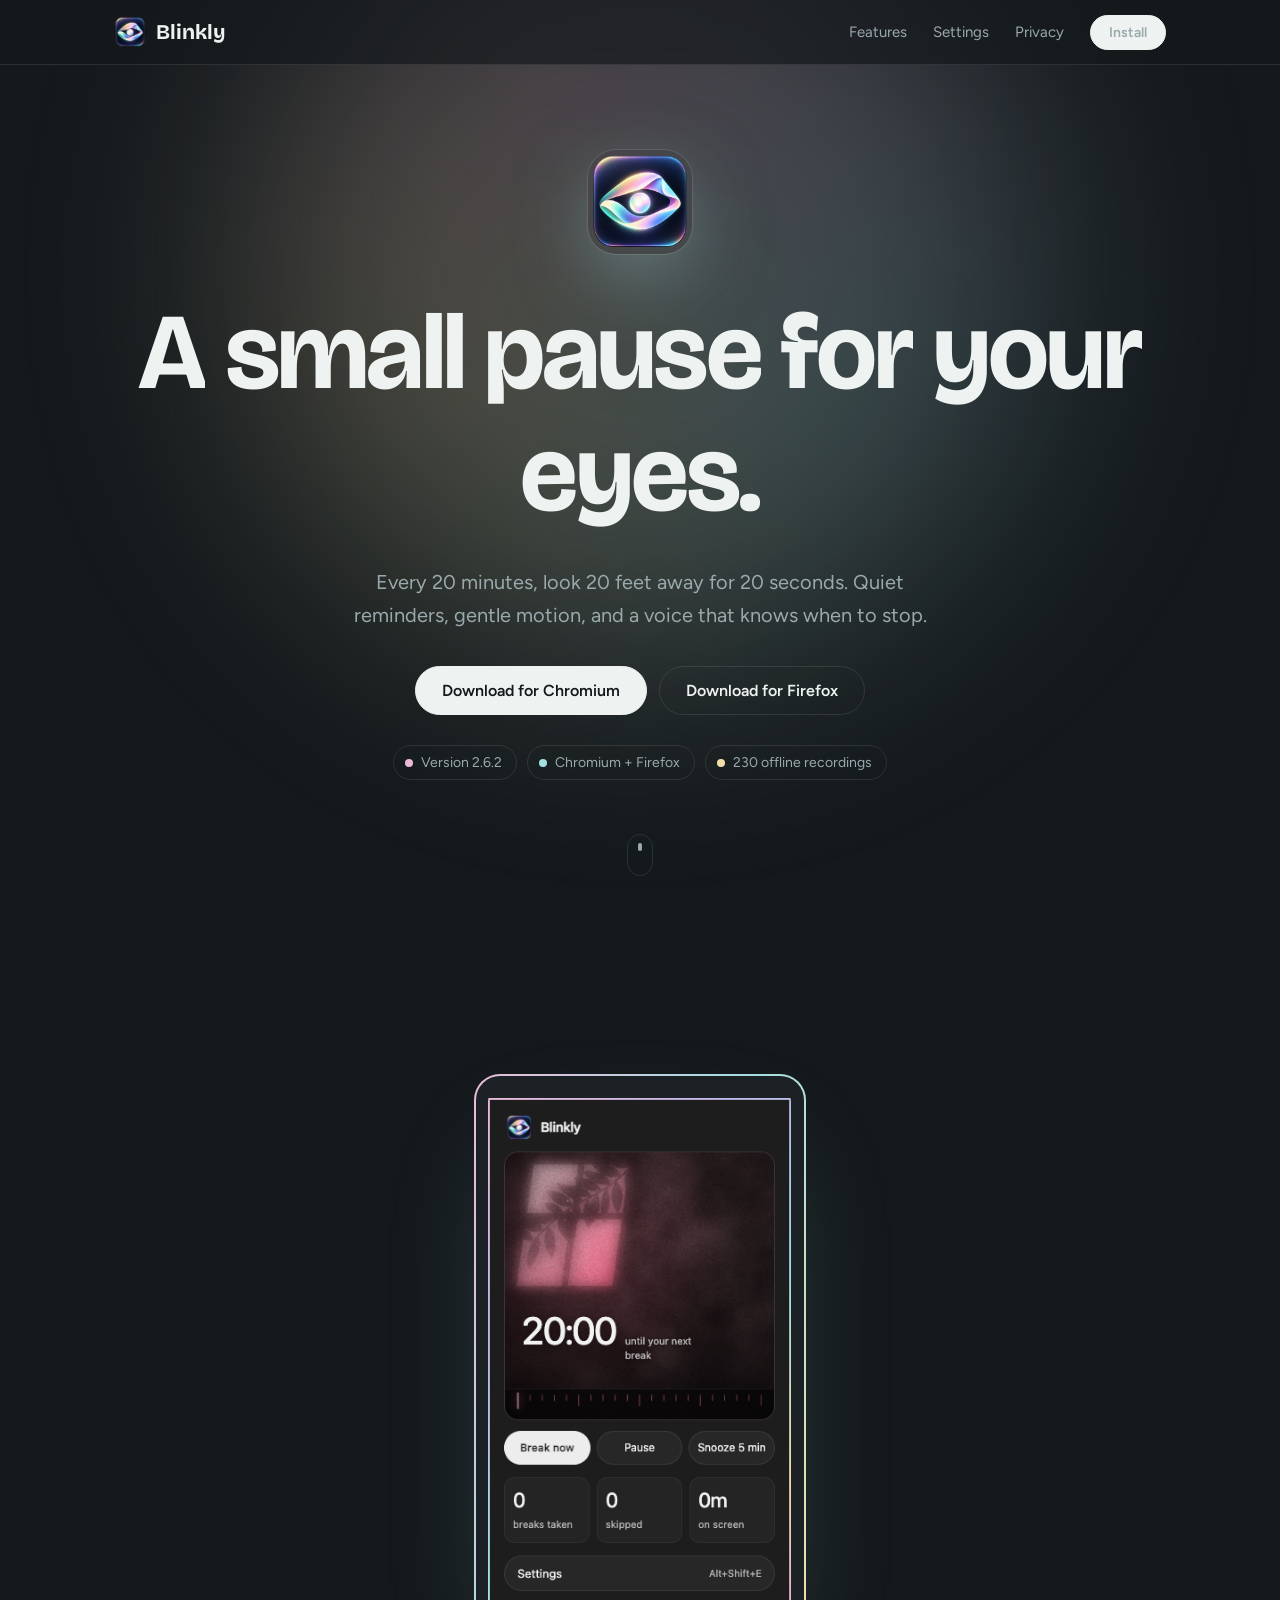
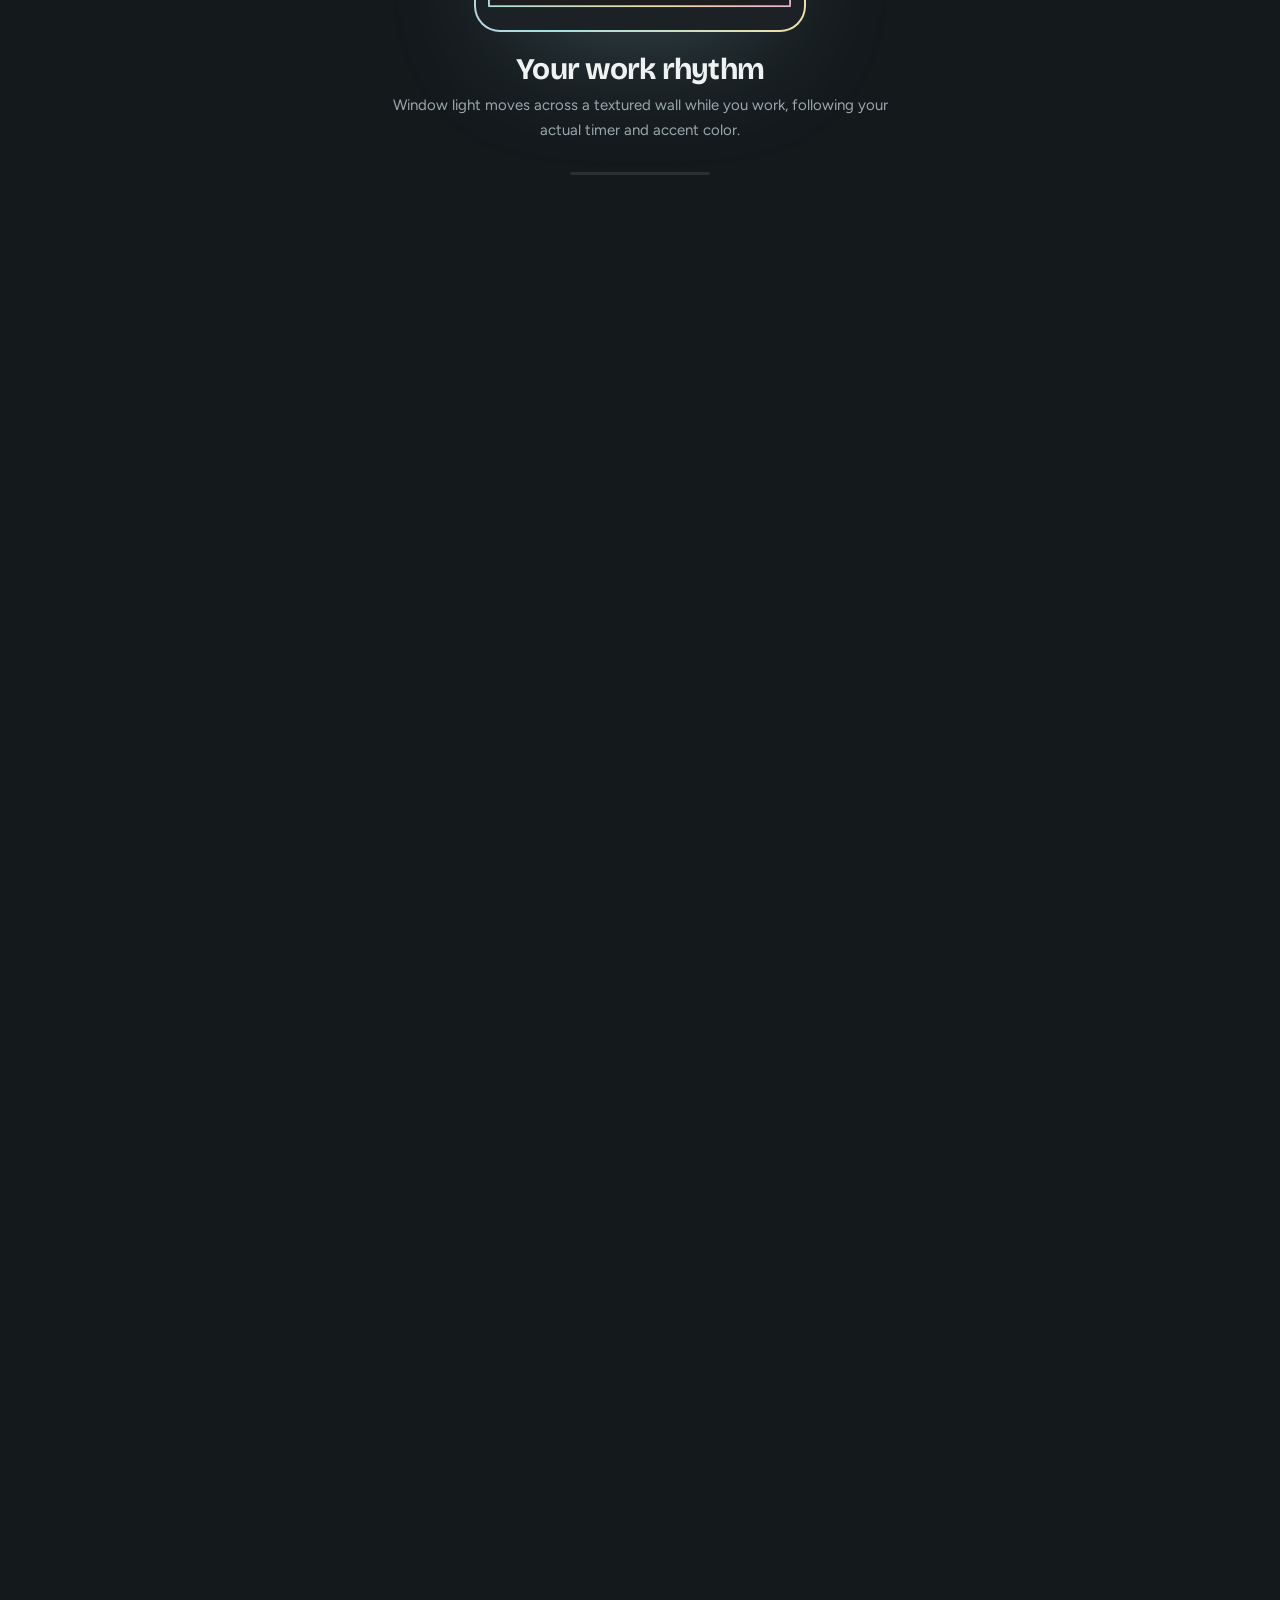
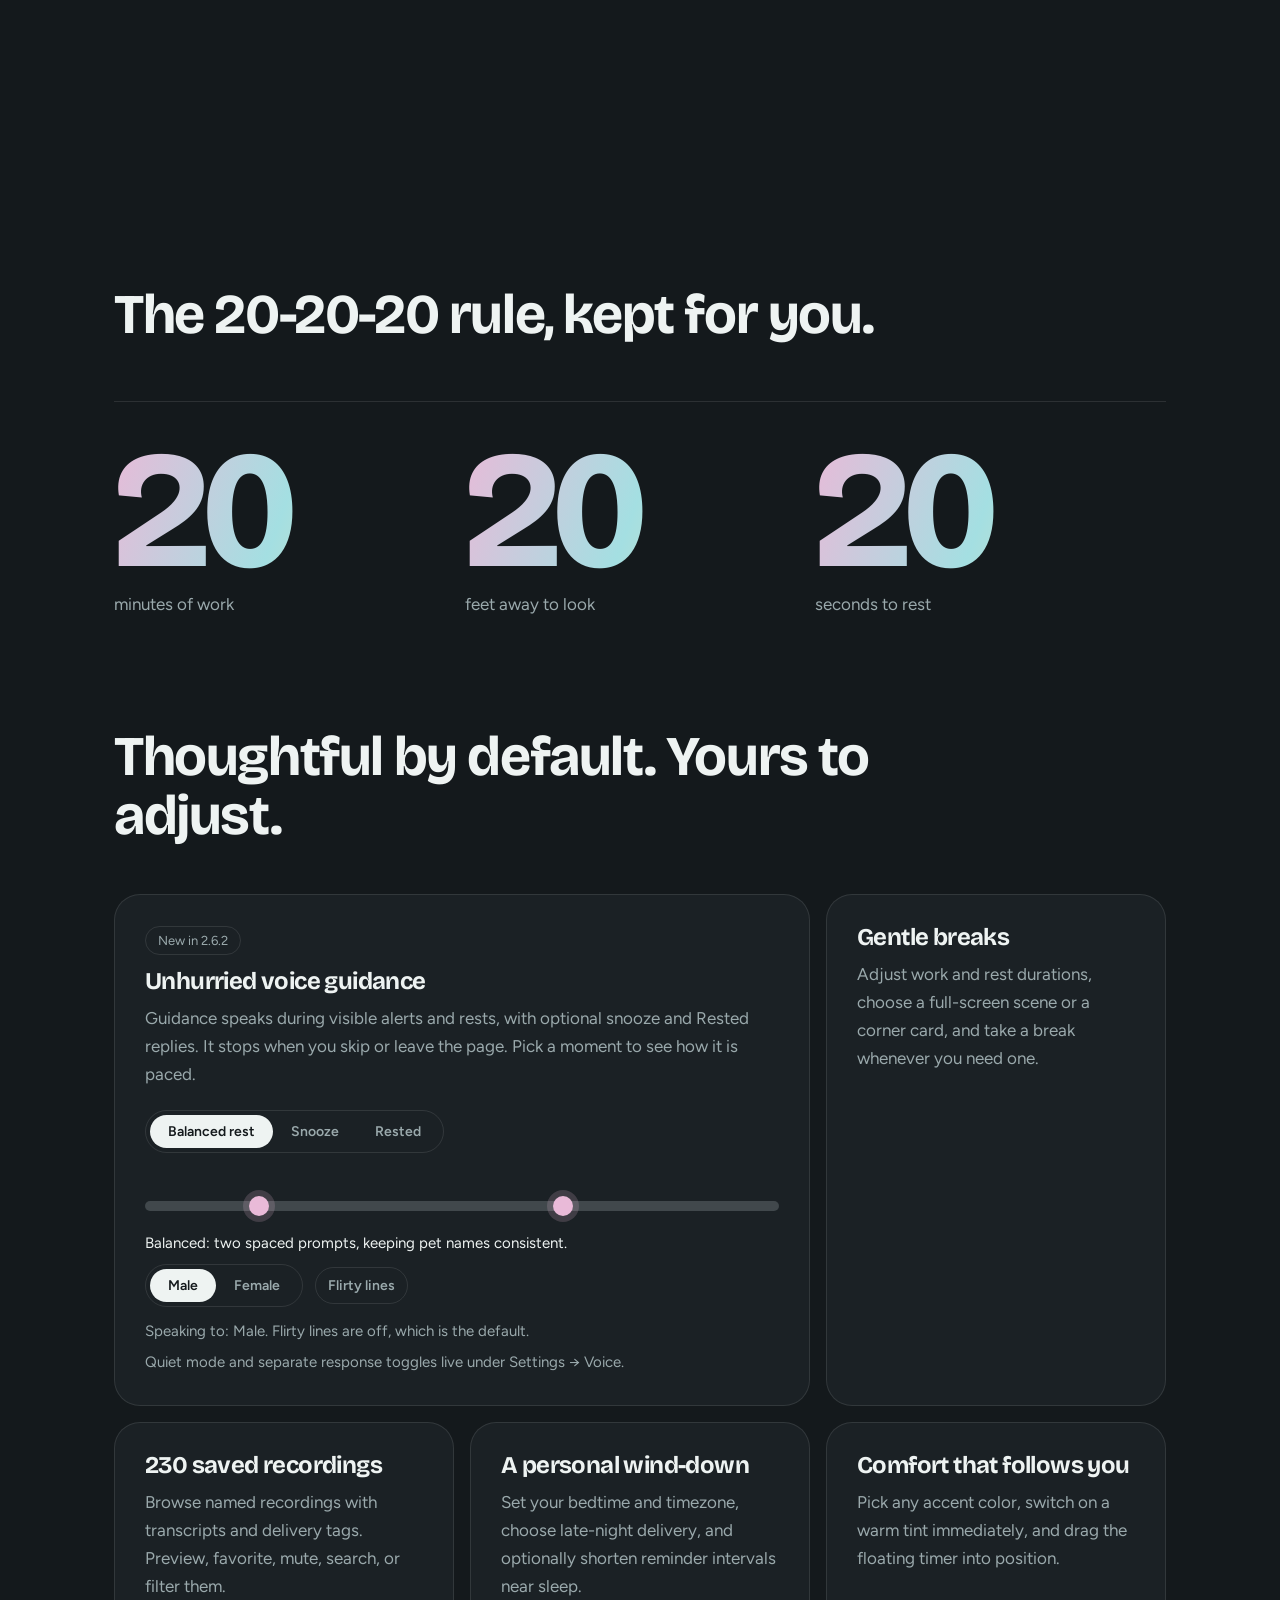
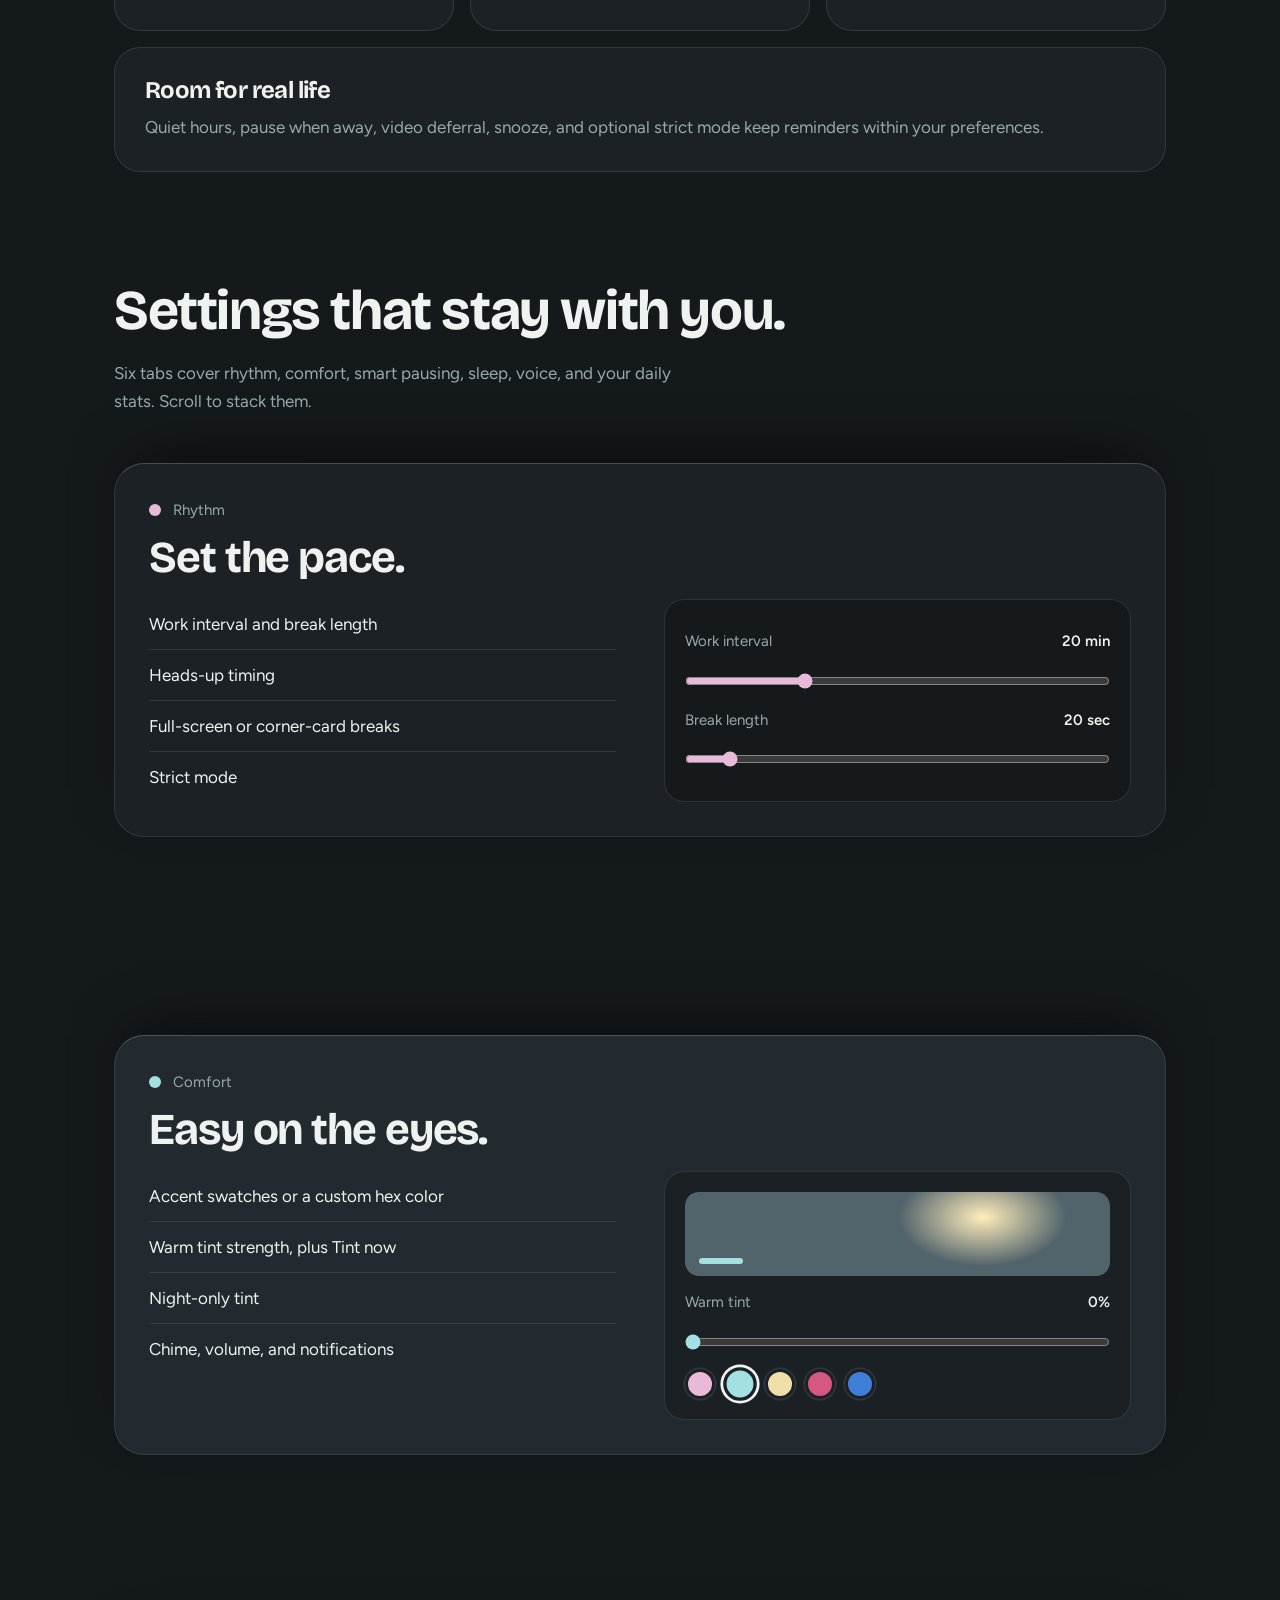
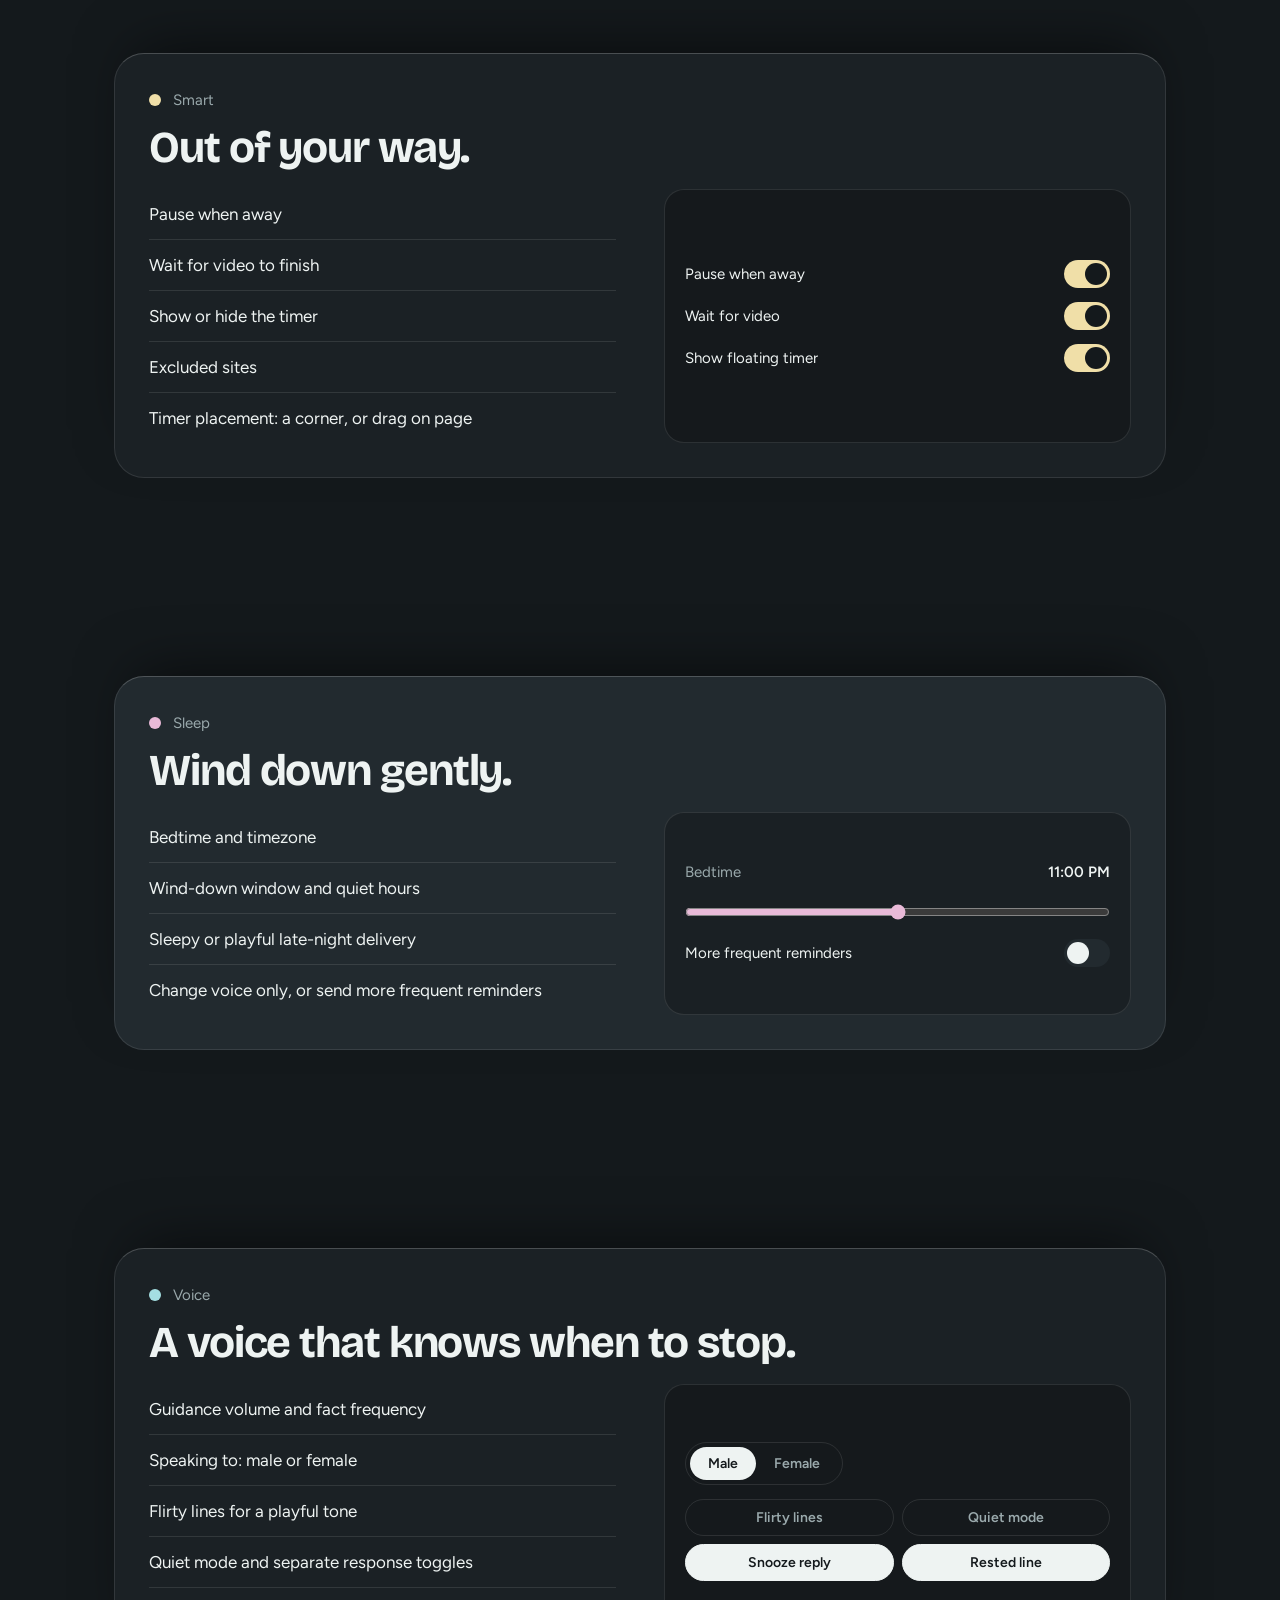
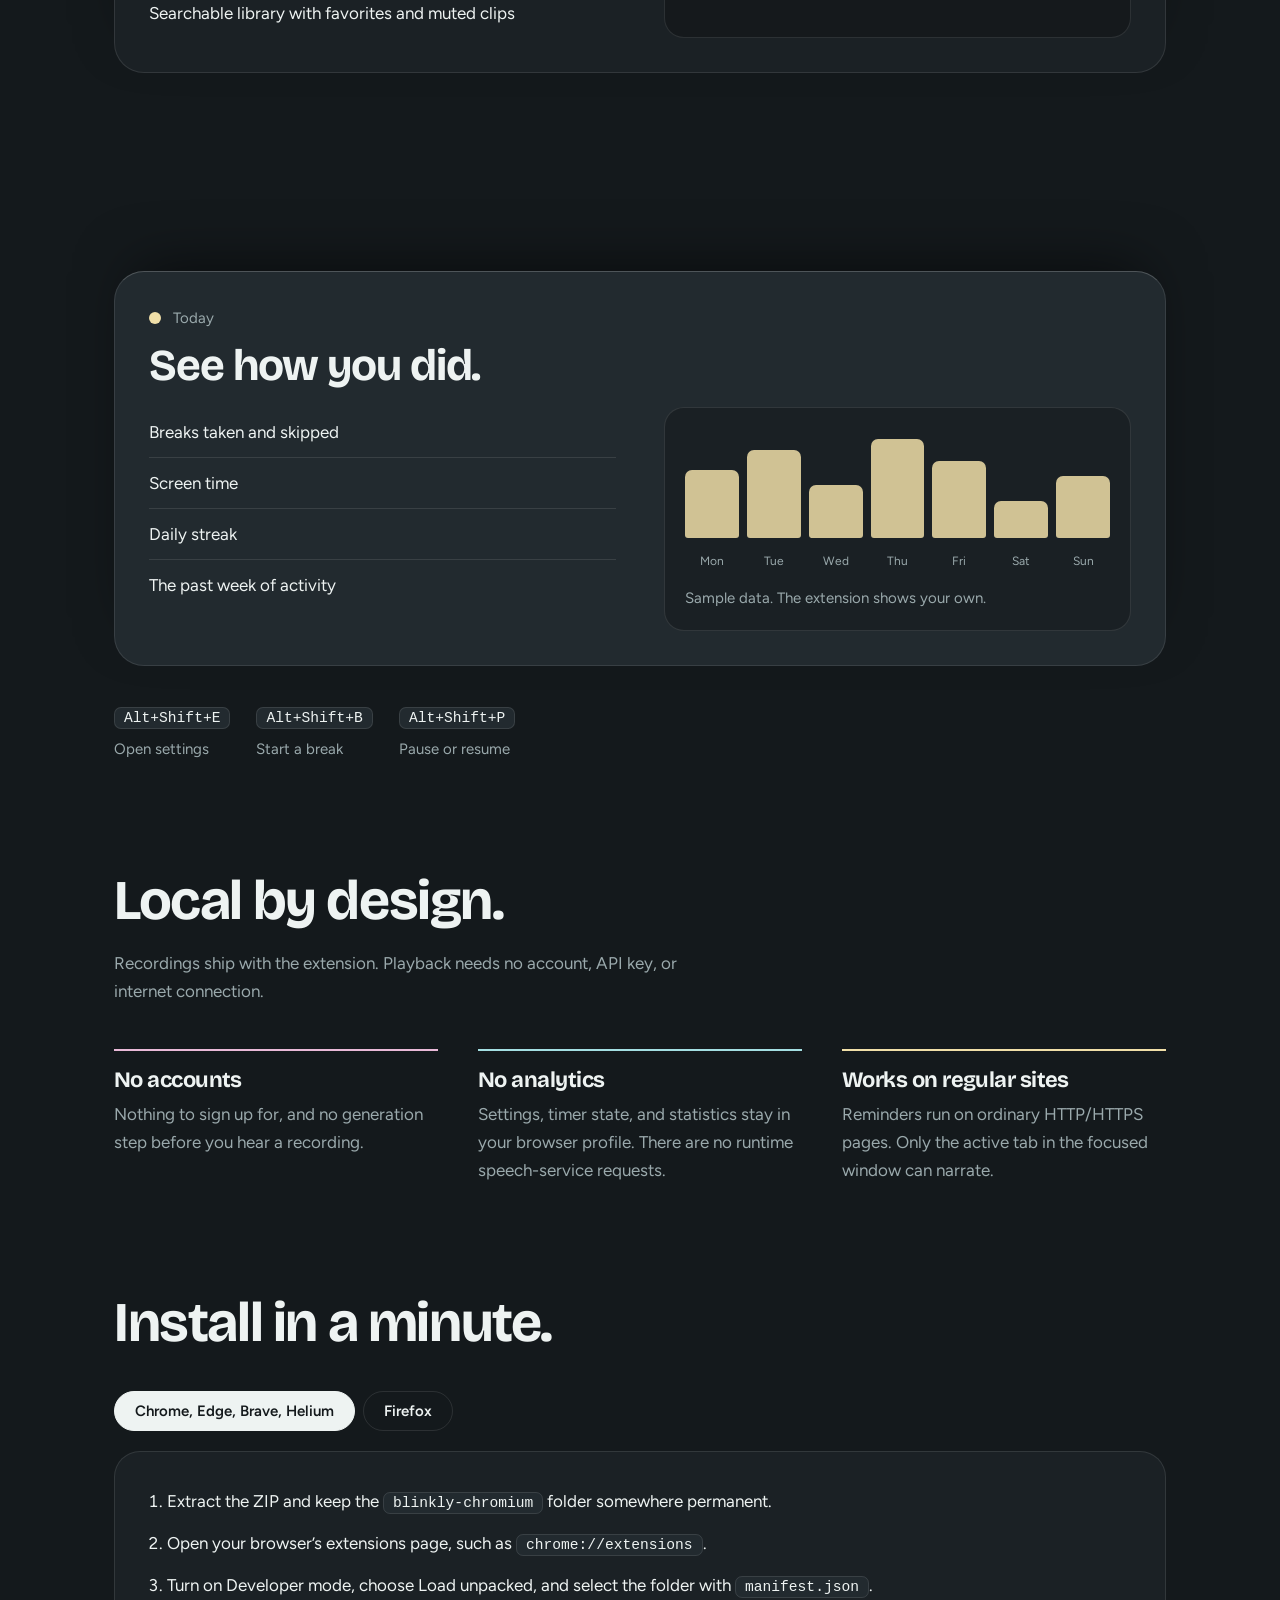
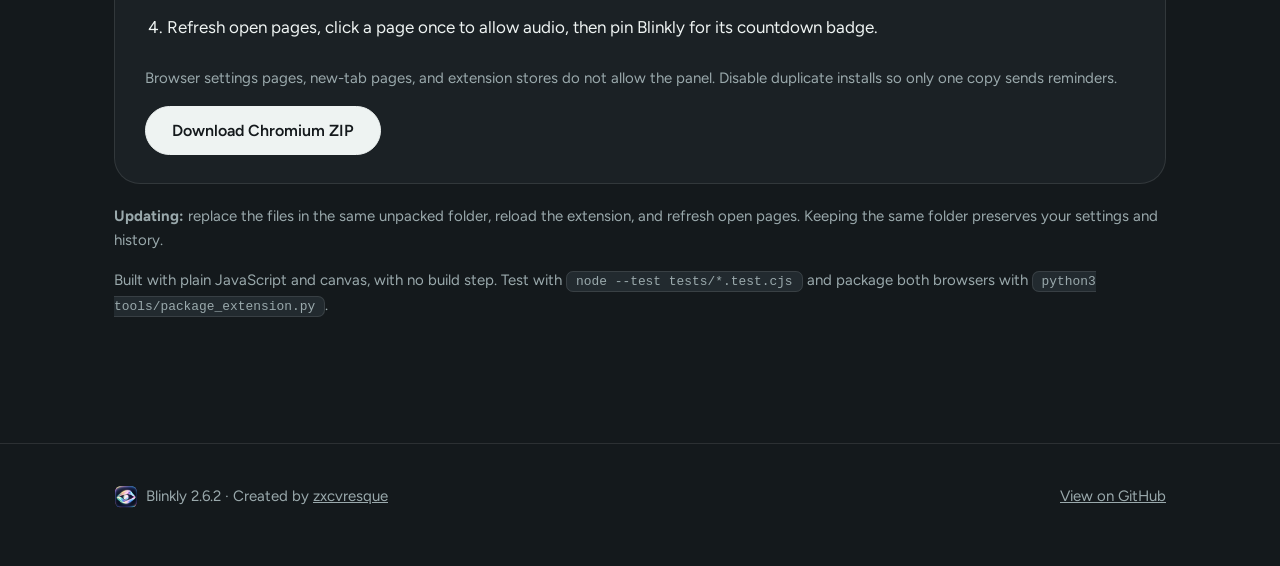
==== commit 5f49b5c8: "Fit preview frames to portrait and landscape screenshots" ====
--- a/index.html
+++ b/index.html
@@ -67,9 +67,9 @@
 /* pinned scene */
 .pin{height:280vh;padding:0}
 .sticky{position:sticky;top:0;height:100vh;height:100svh;display:flex;flex-direction:column;align-items:center;justify-content:center;padding:84px 24px 28px;gap:22px}
-.frame{border-radius:34px;padding:2px;background:var(--iri);box-shadow:0 50px 120px -40px rgba(164,223,226,.35);width:min(900px,100%)}
-.stage{border-radius:32px;background:var(--s1);display:grid;place-items:center;padding:clamp(14px,3vw,28px);overflow:hidden;width:100%;height:min(62svh,600px)}
-.stage img{grid-area:1/1;max-width:100%;max-height:100%;width:auto;height:auto;border-radius:18px;will-change:transform,opacity,filter}
+.frame{border-radius:26px;padding:2px;background:var(--iri);box-shadow:0 50px 120px -40px rgba(164,223,226,.25);width:var(--preview-width,min(340px,100%));max-width:100%;flex-shrink:0}
+.stage{border-radius:24px;background:var(--s1);display:grid;grid-template:minmax(0,1fr)/minmax(0,1fr);place-items:center;padding:12px;overflow:hidden;width:100%;height:calc(var(--preview-height,min(62svh,600px)) - 4px);min-width:0;min-height:0}
+.stage img{grid-area:1/1;display:block;min-width:0;min-height:0;width:100%;height:100%;object-fit:contain;border-radius:14px;will-change:transform,opacity,filter}
 #s2{opacity:0}
 .caps{position:relative;text-align:center;width:min(520px,100%);height:96px}
 .caps div{position:absolute;inset:0}
@@ -157,9 +157,10 @@
 footer{border-top:1px solid var(--line);padding:40px 0 calc(56px + env(safe-area-inset-bottom,0px));color:var(--muted);font-size:15px}
 footer .wrap{display:flex;justify-content:space-between;flex-wrap:wrap;gap:14px;align-items:center}
 footer img{width:24px;height:24px;border-radius:7px;vertical-align:middle;margin-right:8px}
-.rm .pin{height:auto}.rm .sticky{position:static;height:auto;padding:70px 24px}.rm .stage{height:auto;display:flex;flex-direction:column;gap:16px}.rm #s2{opacity:1}.rm .caps,.rm .track{display:none}
+.rm .pin{height:auto}.rm .sticky{position:static;height:auto;padding:70px 24px}.rm .frame{width:min(900px,100%)}.rm .stage{height:auto;display:flex;flex-direction:column;gap:24px;padding:20px}.rm .stage img{height:auto;max-height:none}.rm #s1{width:min(100%,320px)}.rm #s2{opacity:1}.rm .caps,.rm .track{display:none}
 .rm .trk .fl{animation:none;width:100%}.rm .trk b{animation:none;transform:scale(1)}.rm h1 .w i,.rm .logo,.rm .fadein{animation:none;transform:none;opacity:1}.rm .orb{animation:none}.rm .card{position:static;margin-bottom:18px}
-@media (max-width:820px){section{padding:72px 0}.hero{padding-top:120px}.links a:not(.btn){display:none}.rule,.local{grid-template-columns:1fr}.rule b{font-size:clamp(84px,30vw,140px)}.bento{grid-template-columns:1fr}.tile{grid-column:auto!important;padding:24px}.card{grid-template-columns:1fr;padding:22px;gap:8px;margin-bottom:16vh;top:calc(76px + var(--i)*12px);border-radius:24px}.card li{padding:8px 0;font-size:16px}.wd{padding:16px}.panel{padding:22px}.stage{height:min(54svh,520px)}.pin{height:240vh}.seg button{padding:8px 12px;font-size:13.5px}.vframe{border-radius:24px;margin-top:32px}.vframe video{border-radius:22px}.vctl{left:12px;bottom:12px}}
+@media (max-width:820px){section{padding:72px 0}.hero{padding-top:120px}.links a:not(.btn){display:none}.rule,.local{grid-template-columns:1fr}.rule b{font-size:clamp(84px,30vw,140px)}.bento{grid-template-columns:1fr}.tile{grid-column:auto!important;padding:24px}.card{grid-template-columns:1fr;padding:22px;gap:8px;margin-bottom:16vh;top:calc(76px + var(--i)*12px);border-radius:24px}.card li{padding:8px 0;font-size:16px}.wd{padding:16px}.panel{padding:22px}.stage{padding:10px}.pin{height:240vh}.seg button{padding:8px 12px;font-size:13.5px}.vframe{border-radius:24px;margin-top:32px}.vframe video{border-radius:22px}.vctl{left:12px;bottom:12px}}
+@media (max-height:600px){.sticky{padding:24px 16px 16px;gap:12px}.caps{height:86px}.caps h3{font-size:22px}.caps p{font-size:14px;line-height:1.4}}
 </style>
 </head>
 <body>
@@ -295,16 +296,25 @@
 var io=new IntersectionObserver(function(en){en.forEach(function(e){if(!e.isIntersecting)return;var t=e.target;t.classList.add('in');io.unobserve(t);if(t.dataset.n){var n=+t.dataset.n,s=performance.now();(function f(now){var p=cl((now-s)/1400);t.textContent=Math.round(n*(1-Math.pow(1-p,3)));if(p<1)requestAnimationFrame(f)})(s)}})},{threshold:.35});
 $$('.rule b,.card,#localrow').forEach(function(e){io.observe(e)});
 // scroll
-var pin=$('#scene'),s1=$('#s1'),s2=$('#s2'),c1=$('#c1'),c2=$('#c2'),tk=$('#tk'),bar=$('#bar'),nav=$('#nav'),ow=$('#orbw'),last=0,tick=false;
+var pin=$('#scene'),previewFrame=$('.frame',pin),sticky=$('.sticky',pin),captions=$('.caps',pin),s1=$('#s1'),s2=$('#s2'),c1=$('#c1'),c2=$('#c2'),tk=$('#tk'),bar=$('#bar'),nav=$('#nav'),ow=$('#orbw'),last=0,tick=false;
 function frame(){tick=false;var y=scrollY,vh=innerHeight,max=document.documentElement.scrollHeight-vh;
  bar.style.transform='scaleX('+cl(y/max)+')';
  nav.classList.toggle('hide',y>last+2&&y>240);if(y<last-2)nav.classList.remove('hide');last=y;
  if(rm)return;
  ow.style.transform='translateY('+y*.3+'px)';
- var r=pin.getBoundingClientRect(),p=cl(-r.top/(r.height-vh)),a=cl(p*2.2),b=cl((p-.3)*2);
- s1.style.opacity=1-a;s1.style.filter='blur('+a*18+'px)';s1.style.transform='scale('+(1-a*.07)+')';
- s2.style.opacity=b;s2.style.filter='blur('+(1-b)*16+'px)';s2.style.transform='scale('+(.93+.07*b)+')';
- c1.style.opacity=1-cl(p*3);c2.style.opacity=cl((p-.45)*3);tk.style.transform='scaleX('+p+')';
+ var r=pin.getBoundingClientRect(),p=cl(-r.top/(r.height-vh)),mix=cl((p-.16)/.5);
+ mix=mix*mix*(3-2*mix);
+ // Fit both original screenshots inside the viewport; the frame follows their shape.
+ var style=getComputedStyle(sticky),gap=parseFloat(style.rowGap)||22;
+ var availableH=sticky.clientHeight-parseFloat(style.paddingTop)-parseFloat(style.paddingBottom)-captions.offsetHeight-$('.track',pin).offsetHeight-gap*2;
+ var availableW=sticky.clientWidth-parseFloat(style.paddingLeft)-parseFloat(style.paddingRight);
+ var aspect=(340/573)*(1-mix)+(960/600)*mix;
+ var height=Math.max(1,Math.min(600,vh*.62,availableH)),width=Math.min(900,availableW,height*aspect);
+ height=width/aspect;
+ previewFrame.style.setProperty('--preview-width',width+'px');previewFrame.style.setProperty('--preview-height',height+'px');
+ s1.style.opacity=1-mix;s1.style.filter='blur('+(mix*8)+'px)';s1.style.transform='scale(1)';
+ s2.style.opacity=mix;s2.style.filter='blur('+((1-mix)*8)+'px)';s2.style.transform='scale(1)';
+ c1.style.opacity=1-mix;c2.style.opacity=mix;tk.style.transform='scaleX('+p+')';
  cs.forEach(function(c,i){if(i==cs.length-1)return;var top=parseFloat(getComputedStyle(cs[i+1]).top),n=cs[i+1].getBoundingClientRect().top,t=cl(1-(n-top)/(vh*.6));c.style.transform='scale('+(1-.045*t)+')';c.style.filter='brightness('+(1-.4*t)+')'})}
 function req(){if(!tick){tick=true;requestAnimationFrame(frame)}}
 addEventListener('scroll',req,{passive:true});addEventListener('resize',req);frame();
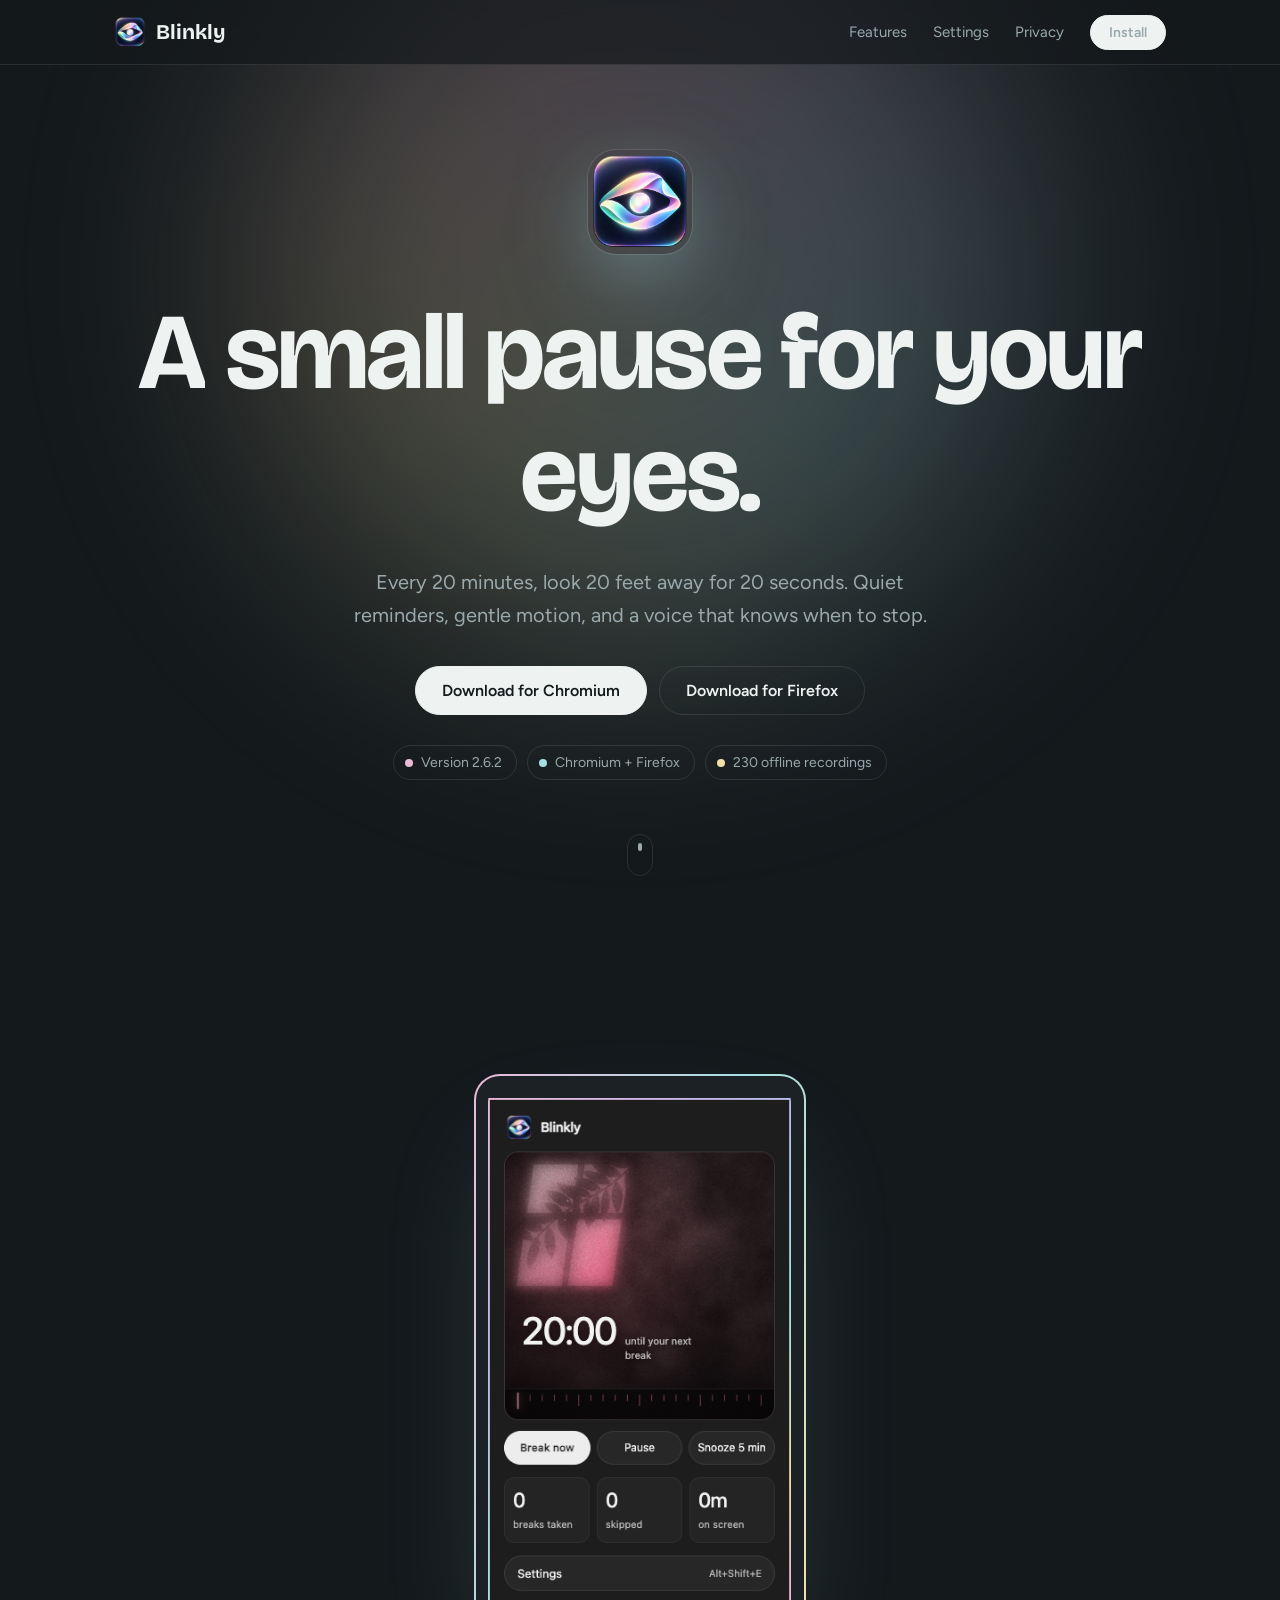
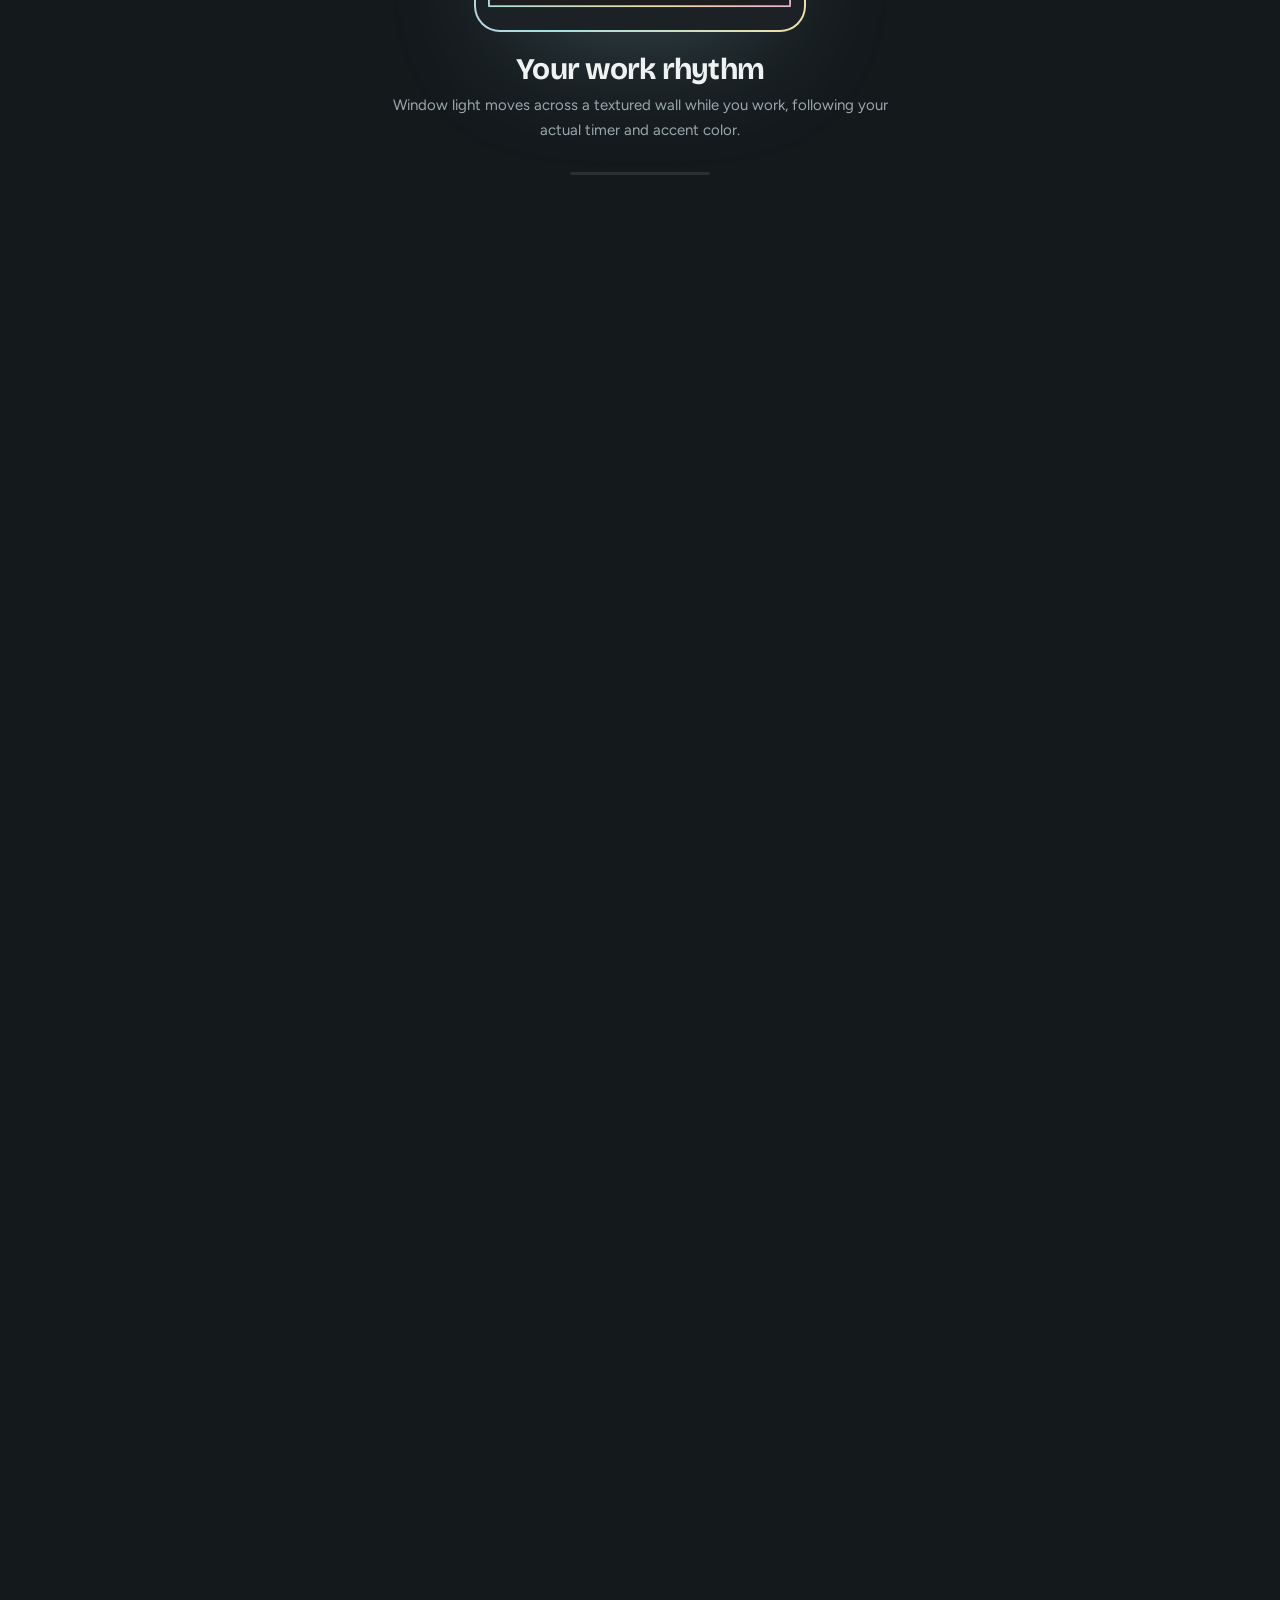
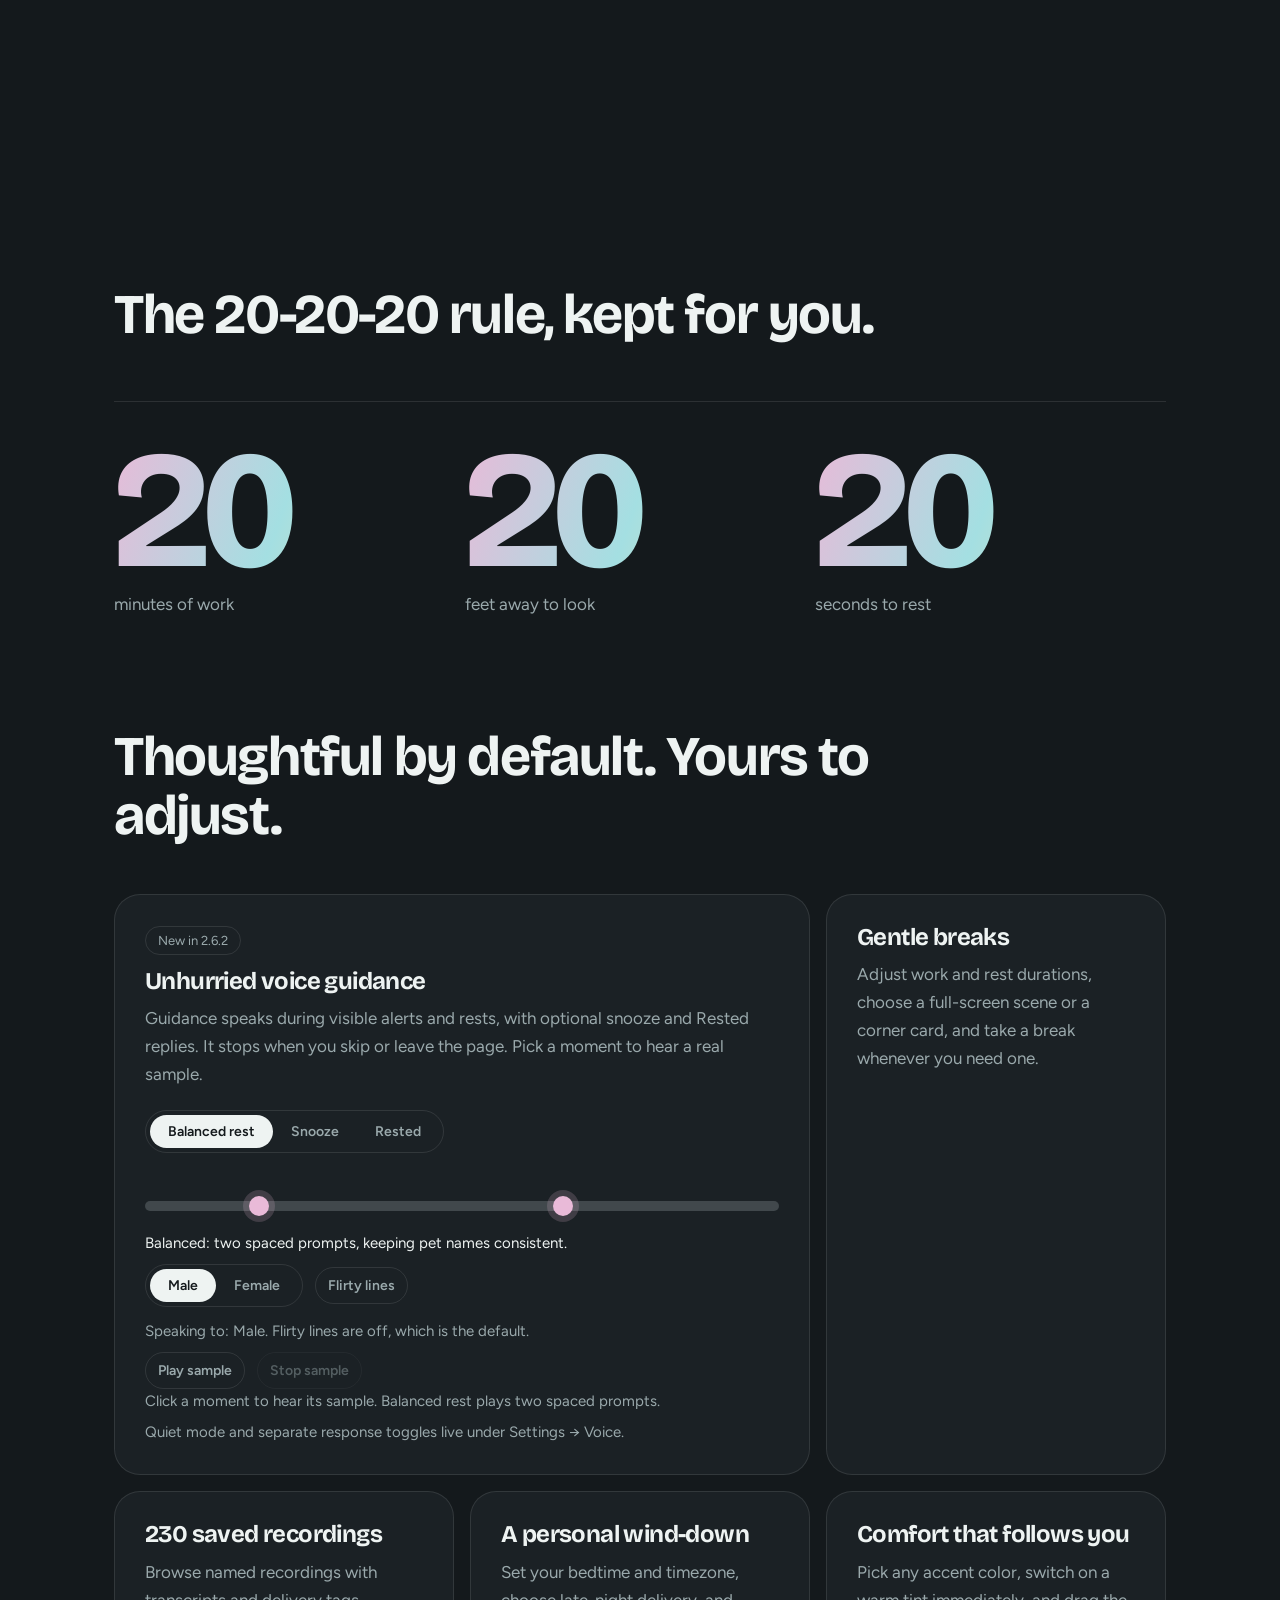
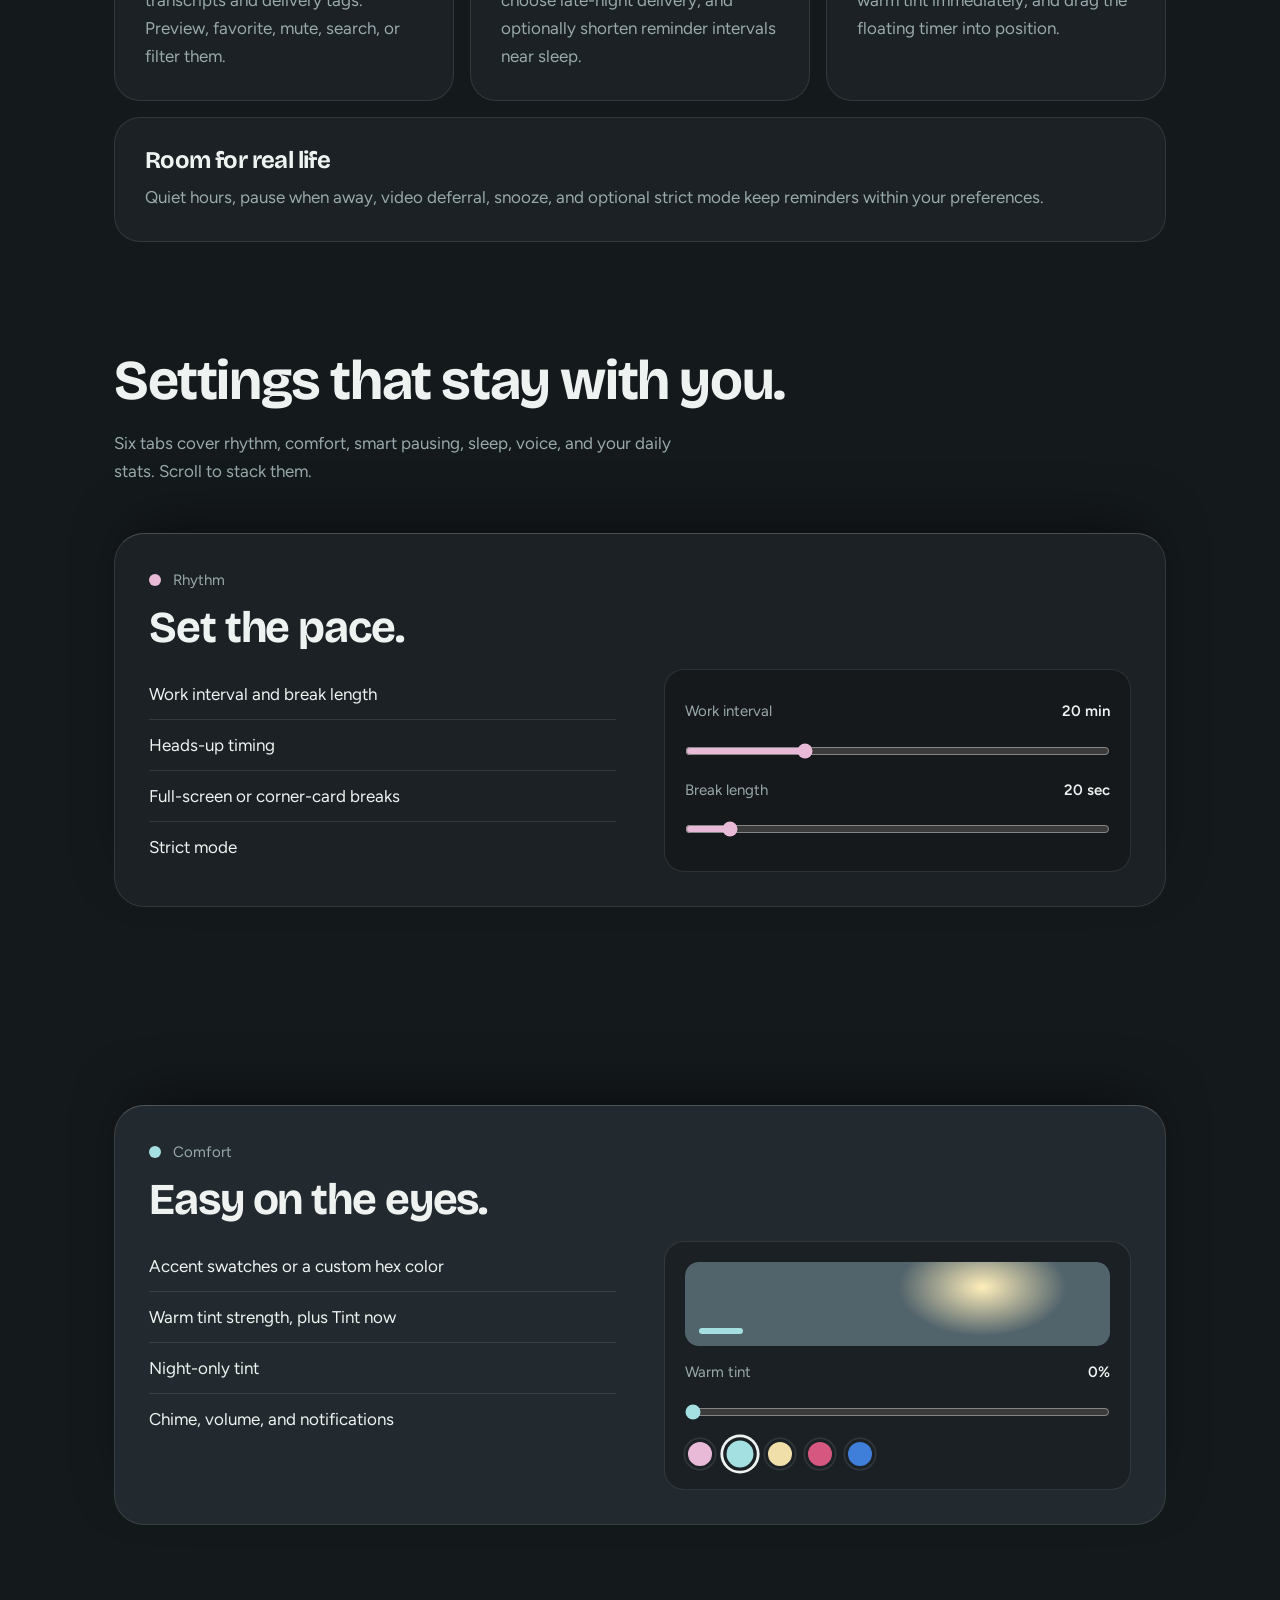
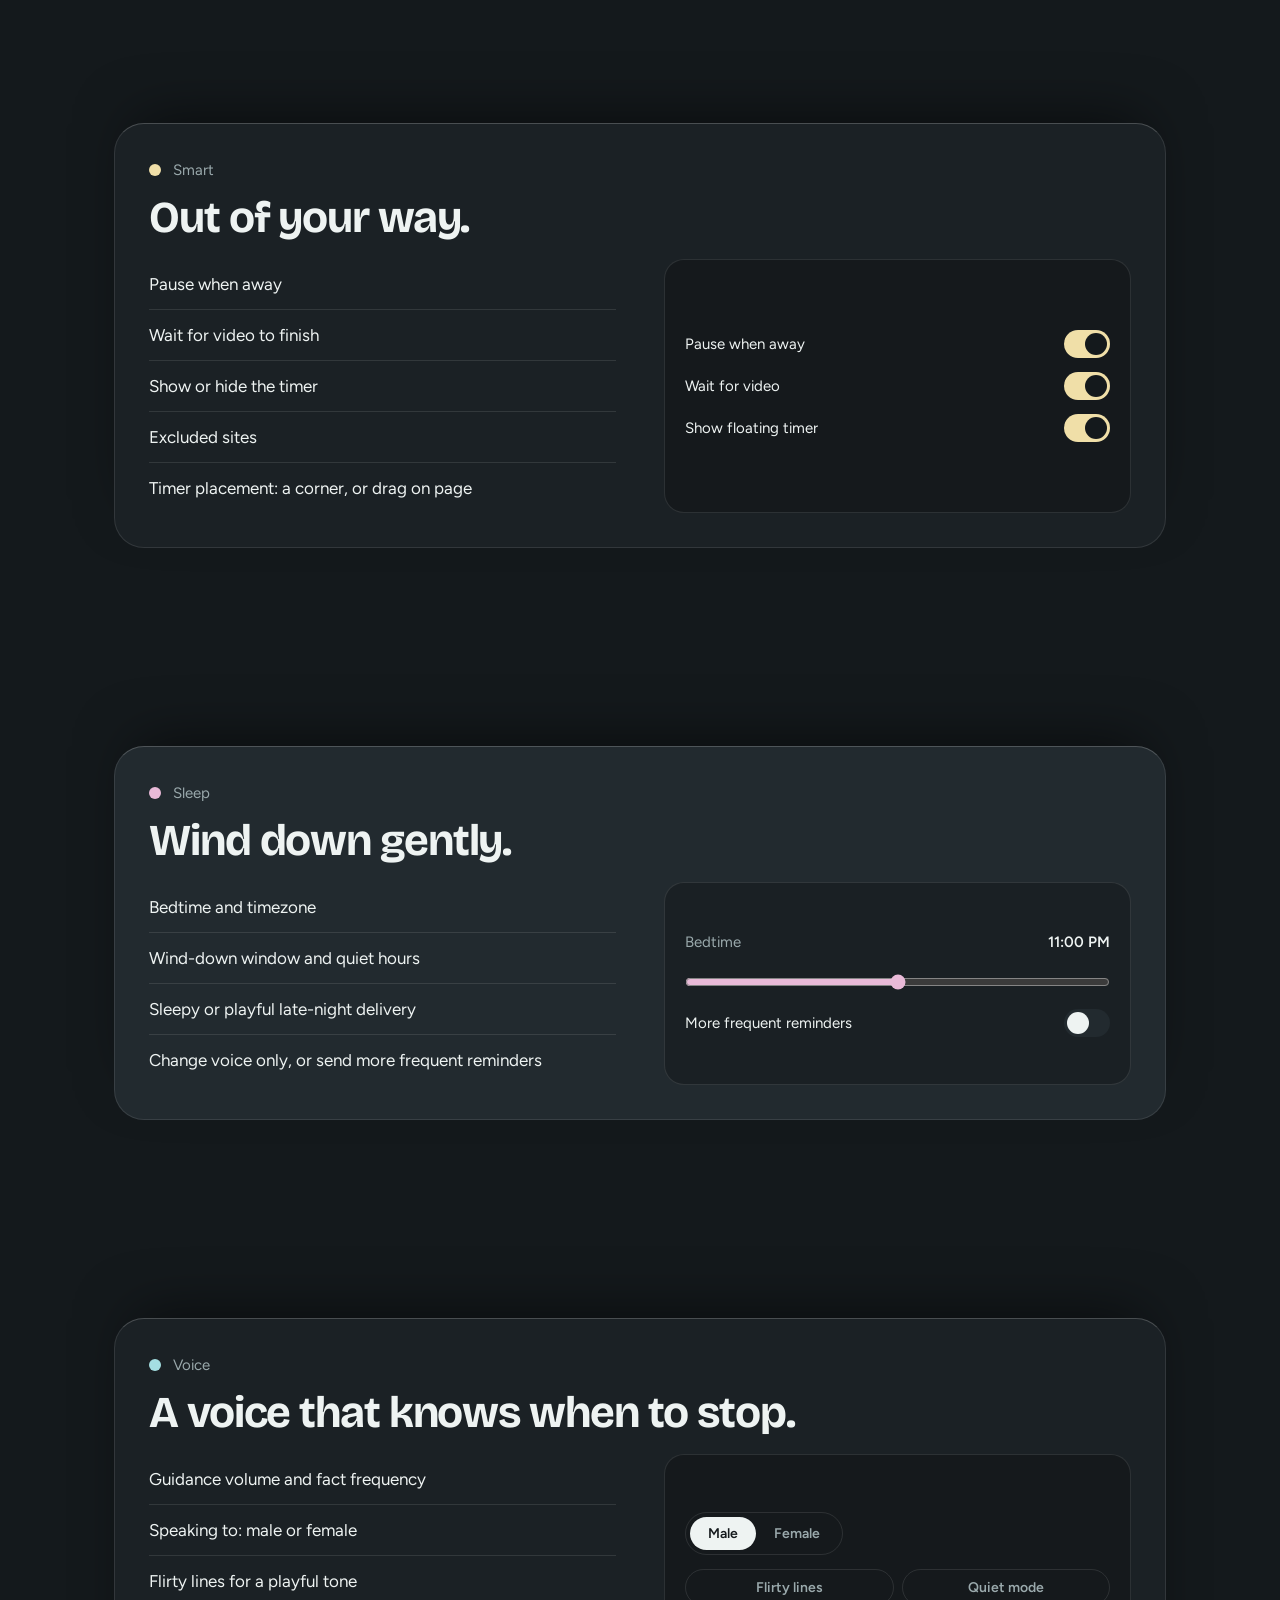
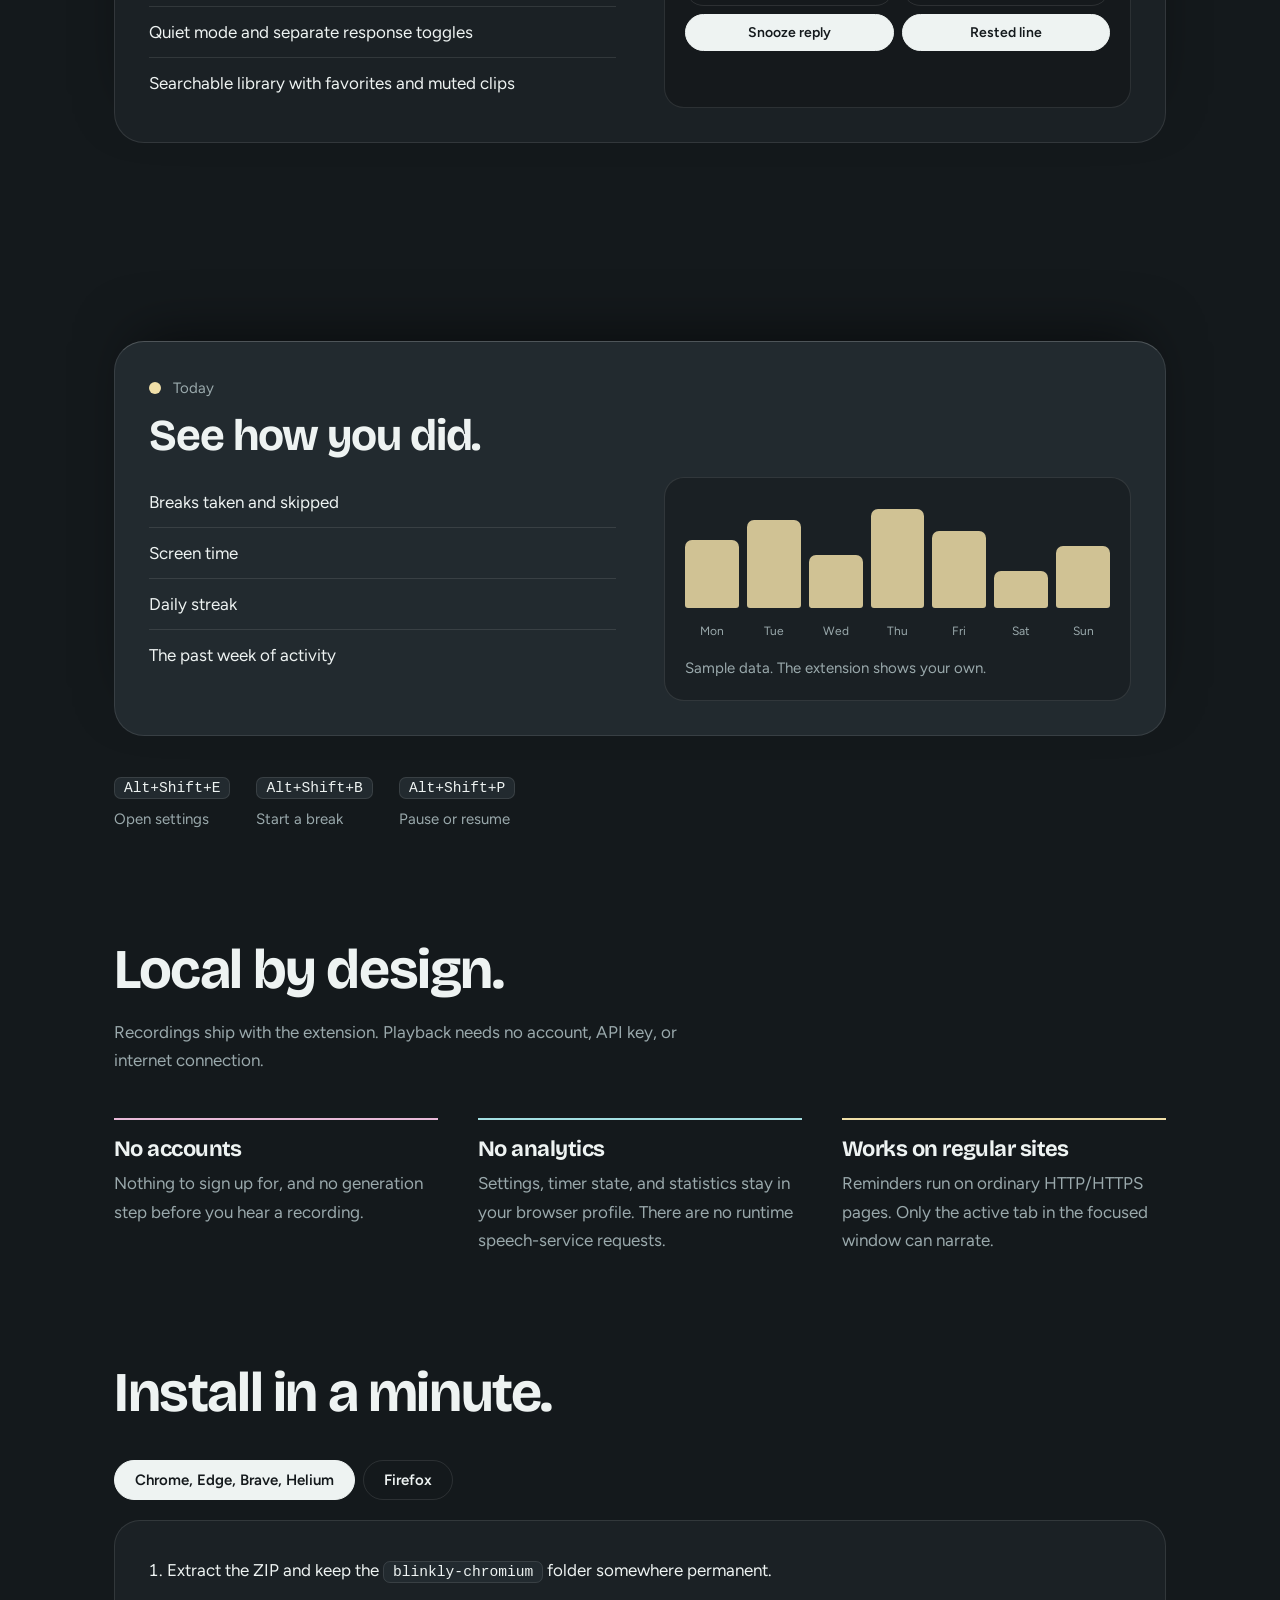
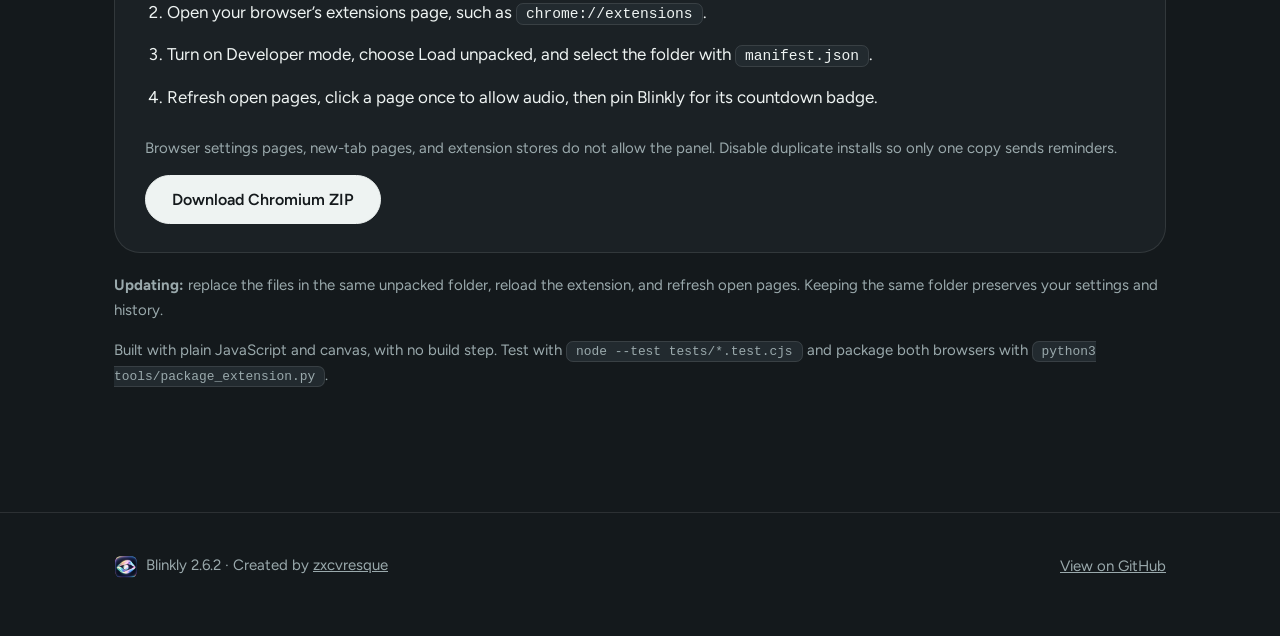
==== commit 988e4b0f: "Play real voice samples from landing page controls" ====
--- a/index.html
+++ b/index.html
@@ -105,7 +105,7 @@
 .vopts{display:flex;flex-wrap:wrap;gap:12px;align-items:center;margin-top:8px;position:relative}.vopts .seg{margin:0}
 .pills{display:grid;grid-template-columns:1fr 1fr;gap:8px}
 .pill{border:1.5px solid var(--line);background:transparent;color:var(--muted);padding:9px 12px;border-radius:999px;font:600 14px Figtree;cursor:pointer;transition:.25s;text-align:center;white-space:nowrap}
-.pill:hover{border-color:var(--muted)}.pill[aria-pressed=true]{background:var(--ink);color:#14191c;border-color:var(--ink)}
+.pill:disabled{opacity:.45;cursor:default}.pill:hover{border-color:var(--muted)}.pill[aria-pressed=true]{background:var(--ink);color:#14191c;border-color:var(--ink)}
 .vframe{position:relative;margin:44px auto 0;width:min(var(--mw,960px),100%,calc(78svh*var(--ar,1.78)));aspect-ratio:var(--ar,1.78);border-radius:30px;padding:2px;background:var(--iri);box-shadow:0 50px 120px -40px rgba(164,223,226,.3)}
 .vframe video{display:block;width:100%;height:100%;object-fit:cover;border-radius:28px;background:var(--s1)}
 .vctl{position:absolute;left:18px;bottom:18px;display:flex;gap:8px}
@@ -202,11 +202,14 @@
 <section id="features" style="padding-top:0"><div class="wrap">
  <h2>Thoughtful by default. Yours to adjust.</h2>
  <div class="bento">
-  <div class="tile t1"><span class="new">New in 2.6.2</span><h3>Unhurried voice guidance</h3><p>Guidance speaks during visible alerts and rests, with optional snooze and Rested replies. It stops when you skip or leave the page. Pick a moment to see how it is paced.</p>
+  <div class="tile t1"><span class="new">New in 2.6.2</span><h3>Unhurried voice guidance</h3><p>Guidance speaks during visible alerts and rests, with optional snooze and Rested replies. It stops when you skip or leave the page. Pick a moment to hear a real sample.</p>
    <div class="seg" id="mseg" role="group" aria-label="Voice moment"><button aria-pressed="true" data-m="bal">Balanced rest</button><button aria-pressed="false" data-m="snz">Snooze</button><button aria-pressed="false" data-m="rst">Rested</button></div>
    <div class="tl" id="tl"></div><p class="muted" id="vtext" style="color:var(--ink)"></p>
    <div class="vopts"><div class="seg" role="group" aria-label="Speaking to"><button data-g="male" aria-pressed="true">Male</button><button data-g="female" aria-pressed="false">Female</button></div><button class="pill" data-fl aria-pressed="false">Flirty lines</button></div>
    <p class="muted" id="vnote" style="margin-top:12px"></p>
+   <div class="vopts"><button class="pill" id="sample-replay">Play sample</button><button class="pill" id="sample-stop" disabled>Stop sample</button></div>
+   <p class="muted" id="sample-status" role="status" aria-live="polite">Click a moment to hear its sample. Balanced rest plays two spaced prompts.</p>
+   <p class="muted" id="sample-transcript" hidden></p>
    <p class="muted" style="margin-top:6px">Quiet mode and separate response toggles live under Settings → Voice.</p></div>
   <div class="tile t2"><h3>Gentle breaks</h3><p>Adjust work and rest durations, choose a full-screen scene or a corner card, and take a break whenever you need one.</p></div>
   <div class="tile t3"><h3>230 saved recordings</h3><p>Browse named recordings with transcripts and delivery tags. Preview, favorite, mute, search, or filter them.</p></div>
@@ -243,6 +246,7 @@
 
 <footer><div class="wrap"><span><img src="assets/blinkly-logo.png" alt="">Blinkly 2.6.2 · Created by <a href="https://github.com/zxcvresque">zxcvresque</a></span><a href="https://github.com/zxcvresque/blinkly">View on GitHub</a></div></footer>
 
+<script src="landing-voice-samples.js"></script>
 <script>
 (function(){
 var $=function(s,r){return(r||document).querySelector(s)},$$=function(s,r){return(r||document).querySelectorAll(s)};
@@ -272,19 +276,34 @@
 $('#r4').oninput=function(){var v=+this.value,H=Math.floor(v)%24,m=v%1?'30':'00',p=H>=12?'PM':'AM';$('#o4').textContent=((H+11)%12+1)+':'+m+' '+p};
 var sw=$('#sws');['#e9bad8','#a4dfe2','#f0dfa8','#d6577f','#3f7fd9'].forEach(function(c,i){var b=document.createElement('button');b.style.background=c;b.setAttribute('aria-label','Accent '+c);b.setAttribute('aria-pressed',i==1);b.onclick=function(){cs[1].style.setProperty('--c',c);$$('button',sw).forEach(function(x){x.setAttribute('aria-pressed',x===b)})};sw.appendChild(b)});
 // voice tile
+var sampleMoment='bal',samplePlayer;
 var M={bal:{t:'Balanced: two spaced prompts, keeping pet names consistent.',k:[18,66]},snz:{t:'Snooze: one short reply.',k:[30]},rst:{t:'Rested: a completion line that finishes while “Rested” stays visible.',k:[72],r:1}};
-function moment(m){var d=M[m];$('#vtext').textContent=d.t;$$('#mseg button').forEach(function(b){b.setAttribute('aria-pressed',b.dataset.m==m)});$('#tl').innerHTML='<div class="trk"><i class="fl"></i>'+d.k.map(function(x){return '<b style="left:'+x+'%;--d:'+(x*.045).toFixed(2)+'s"></b>'}).join('')+(d.r?'<em>Rested</em>':'')+'</div>'}
-$$('#mseg button').forEach(function(b){b.onclick=function(){moment(b.dataset.m)}});moment('bal');
+function moment(m){sampleMoment=m;var d=M[m];$('#vtext').textContent=d.t;$$('#mseg button').forEach(function(b){b.setAttribute('aria-pressed',b.dataset.m==m)});$('#tl').innerHTML='<div class="trk"><i class="fl"></i>'+d.k.map(function(x){return '<b style="left:'+x+'%;--d:'+(x*.045).toFixed(2)+'s"></b>'}).join('')+(d.r?'<em>Rested</em>':'')+'</div>'}
+$$('#mseg button').forEach(function(b){b.onclick=function(){moment(b.dataset.m);playSample()}});moment('bal');
 var G='male',FL=false;
 function note(){$('#vnote').textContent='Speaking to: '+(G=='male'?'Male':'Female')+'. '+(FL?'Flirty mode prefers pet-name openings, then keeps the same name or uses neutral wording.':'Flirty lines are off, which is the default.')}
-function setG(g){G=g;$$('[data-g]').forEach(function(b){b.setAttribute('aria-pressed',b.dataset.g==g)});note()}
-function setFl(v){FL=v;$$('[data-fl]').forEach(function(b){b.setAttribute('aria-pressed',v)});note()}
-document.addEventListener('click',function(e){var g=e.target.closest('[data-g]');if(g)return setG(g.dataset.g);var f=e.target.closest('[data-fl]');if(f)return setFl(!FL);var p=e.target.closest('.pill');if(p)p.setAttribute('aria-pressed',p.getAttribute('aria-pressed')!='true')});note();
+function setG(g){G=g;$$('[data-g]').forEach(function(b){b.setAttribute('aria-pressed',b.dataset.g==g)});note();moment('bal');playSample()}
+function setFl(v){FL=v;$$('[data-fl]').forEach(function(b){b.setAttribute('aria-pressed',v)});note();moment('bal');playSample()}
+document.addEventListener('click',function(e){var g=e.target.closest('[data-g]');if(g)return setG(g.dataset.g);var f=e.target.closest('[data-fl]');if(f)return setFl(!FL);var p=e.target.closest('.pill[aria-pressed]');if(p)p.setAttribute('aria-pressed',p.getAttribute('aria-pressed')!='true')});note();
+// Every sample starts in a click handler; page load never starts voice playback.
+samplePlayer=BlinklySamples.createPlayer({onState:function(state){
+ var busy=['loading','playing','waiting'].includes(state.phase);
+ $('#sample-stop').disabled=!busy;
+ $('#sample-replay').textContent=busy?'Restart sample':'Play again';
+ var message={loading:'Loading sample…',playing:'Playing: '+(state.clip?state.clip.title:''),waiting:'A short pause before the second prompt…',ended:'Sample finished. Click again to hear another variant.',stopped:'Sample stopped.',error:'Audio could not play. Click Play again to retry.'};
+ $('#sample-status').textContent=message[state.phase]||'';
+ if(state.clip){$('#sample-transcript').textContent=state.clip.transcript;$('#sample-transcript').hidden=false}
+}});
+function playSample(){if(vid&&!vid.paused){man=true;vid.pause()}samplePlayer.play(sampleMoment,G,FL)}
+$('#sample-replay').onclick=playSample;
+$('#sample-stop').onclick=function(){samplePlayer.stop()};
+addEventListener('pagehide',function(){samplePlayer.stop()});
+document.addEventListener('visibilitychange',function(){if(document.hidden)samplePlayer.stop()});
 // The same recorded demo keeps its actual aspect ratio on every screen.
 var vid=$('#vid'),vf=$('#vframe'),vs=$('#watch'),man=false,pp=$('#vpp'),sn=$('#vsnd');
 vid.addEventListener('loadedmetadata',function(){if(vid.videoWidth)vf.style.setProperty('--ar',vid.videoWidth/vid.videoHeight)});
 vid.onerror=function(){vs.hidden=true};
-vid.onplay=vid.onpause=function(){pp.textContent=vid.paused?'Play':'Pause'};
+vid.onplay=vid.onpause=function(){pp.textContent=vid.paused?'Play':'Pause';if(!vid.paused)samplePlayer.stop()};
 pp.onclick=function(){if(vid.paused){man=false;vid.play().catch(function(){})}else{man=true;vid.pause()}};
 sn.onclick=function(){vid.muted=!vid.muted;sn.textContent=vid.muted?'Sound on':'Sound off'};
 if(!rm)new IntersectionObserver(function(en){en.forEach(function(x){if(x.isIntersecting){if(!man)vid.play().catch(function(){})}else vid.pause()})},{threshold:.4}).observe(vf);
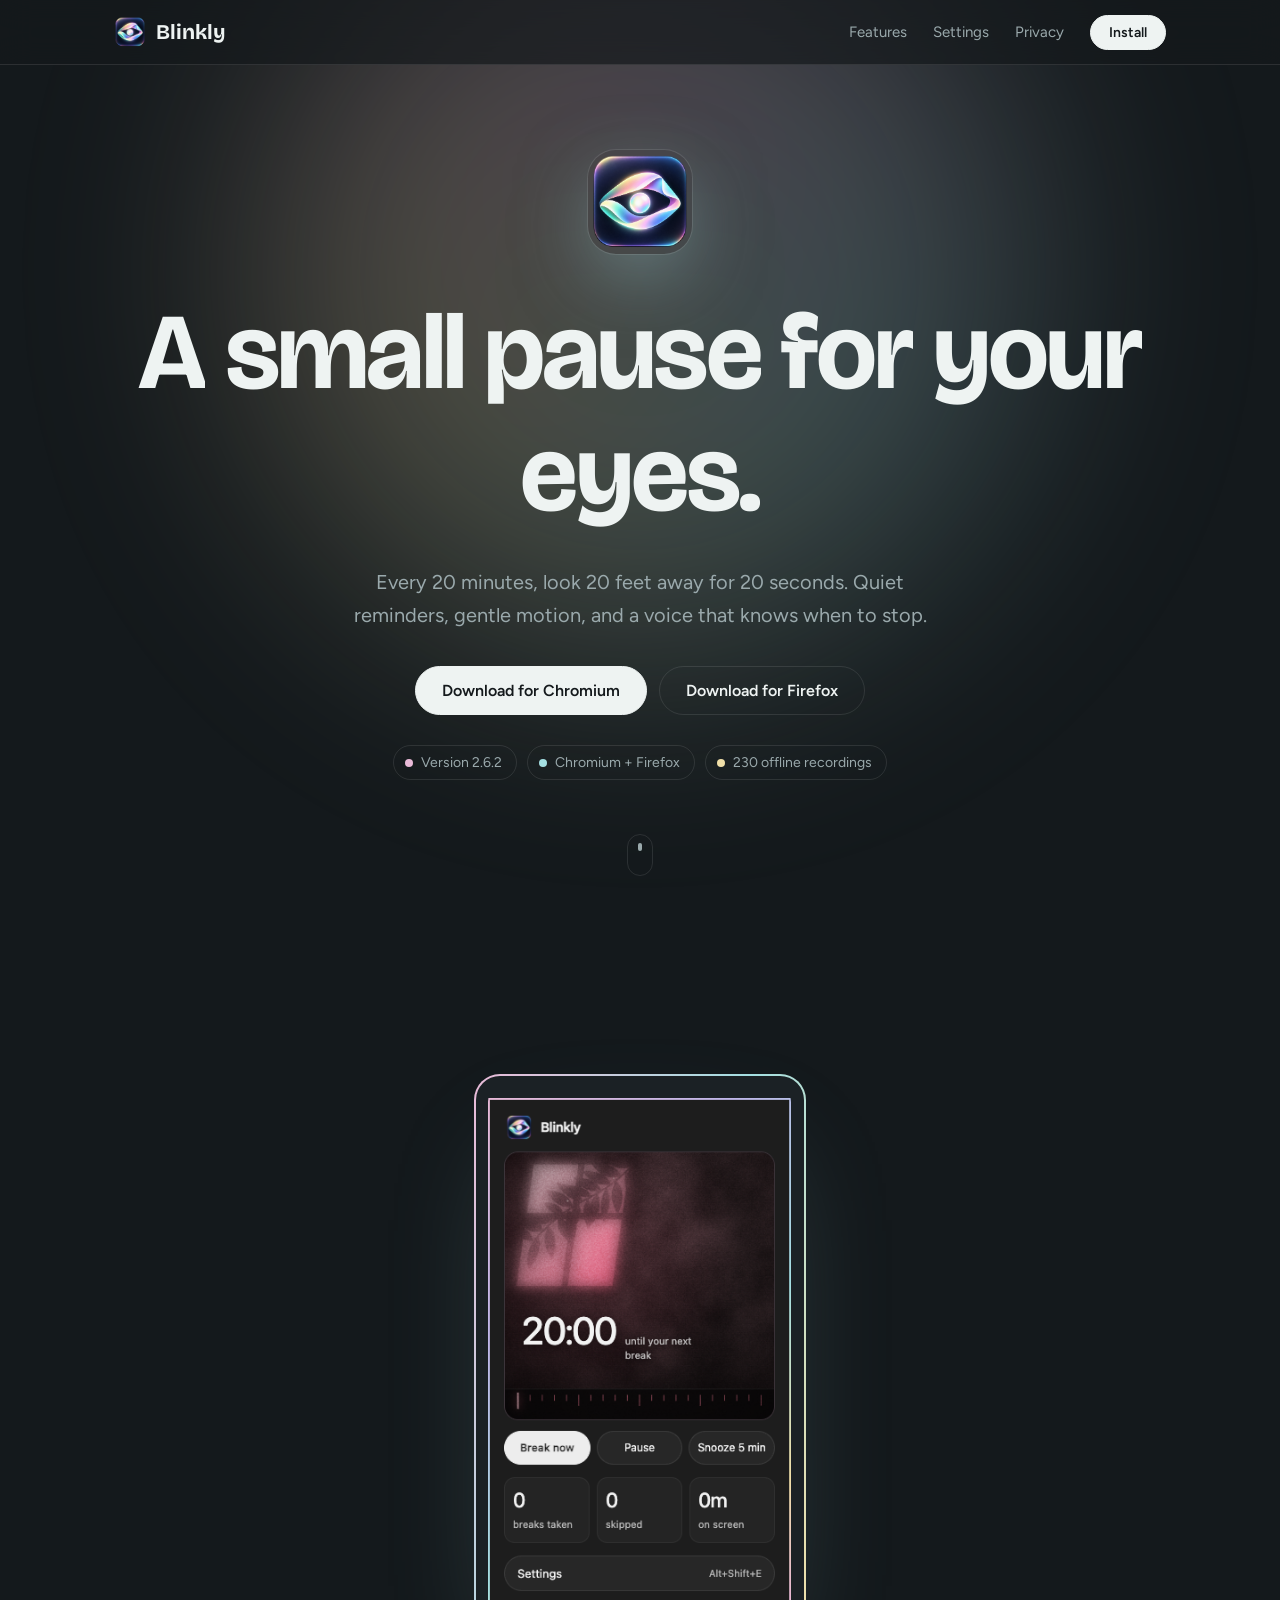
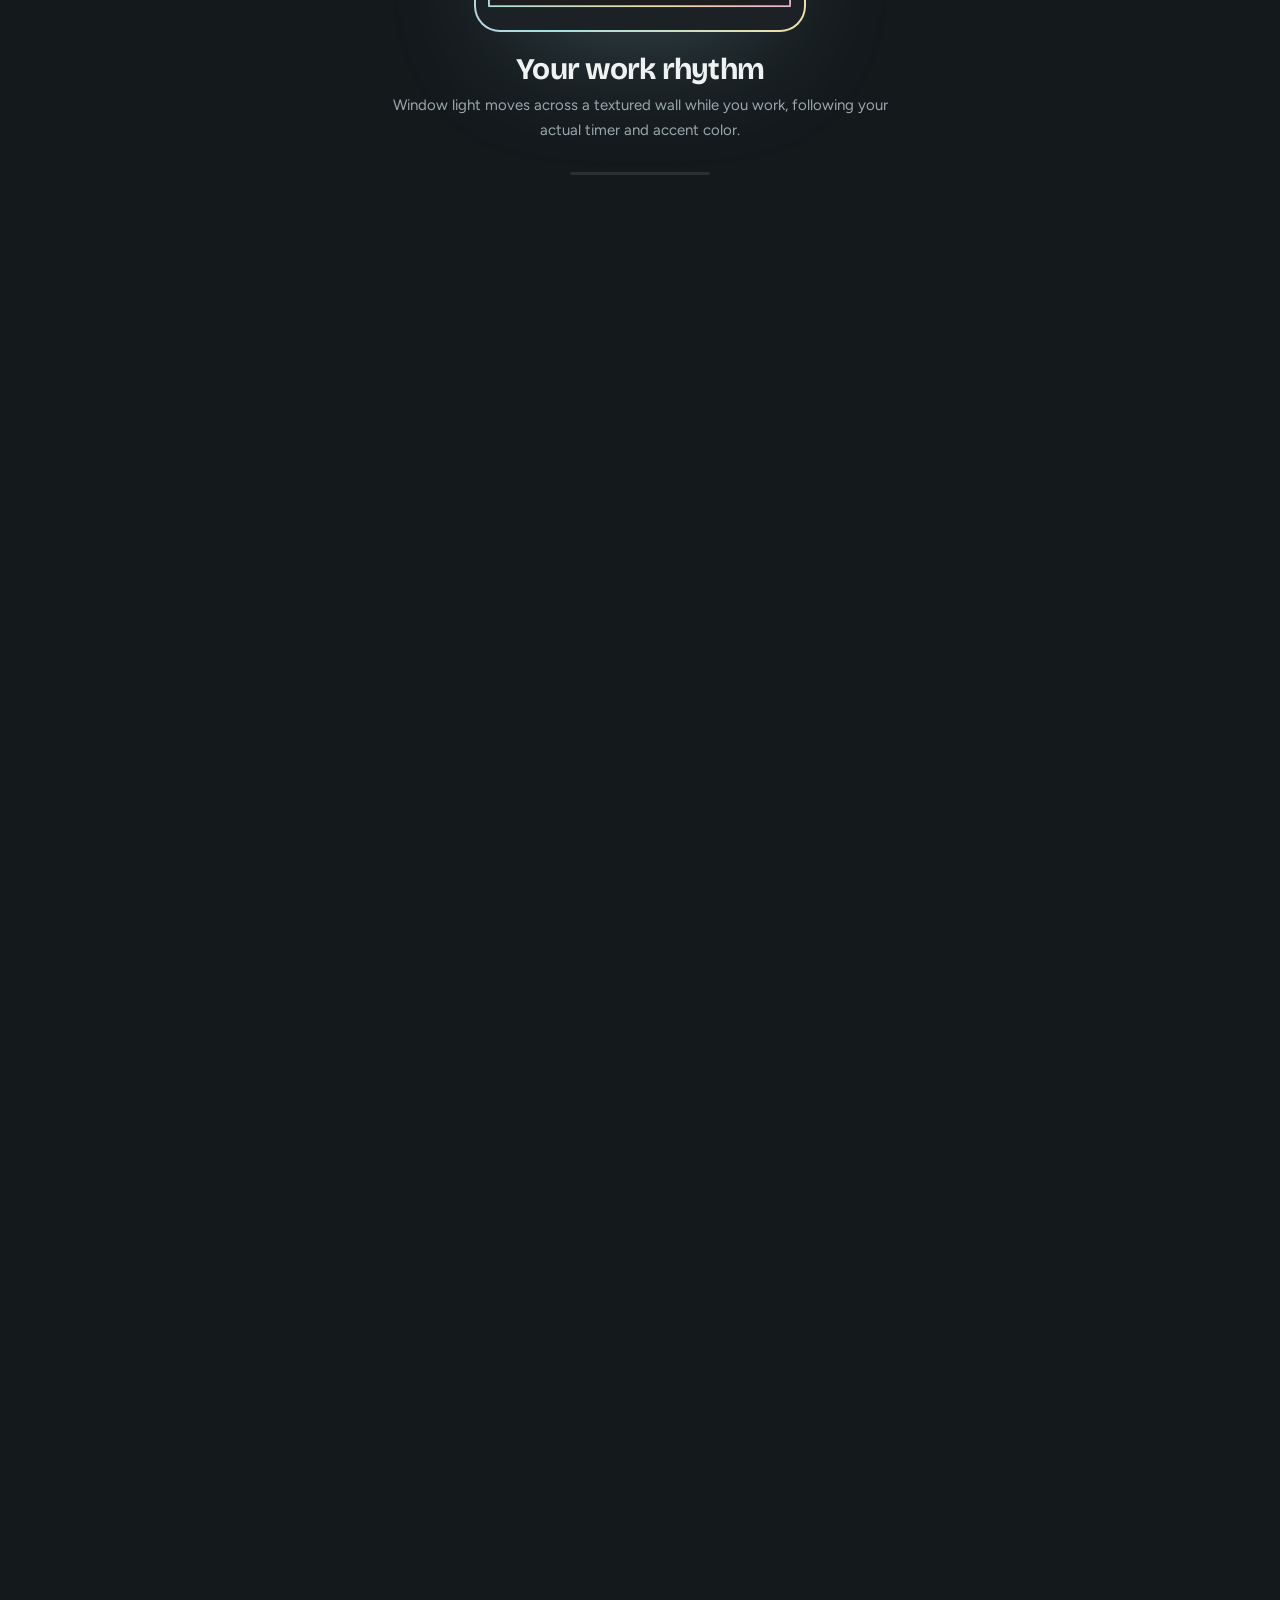
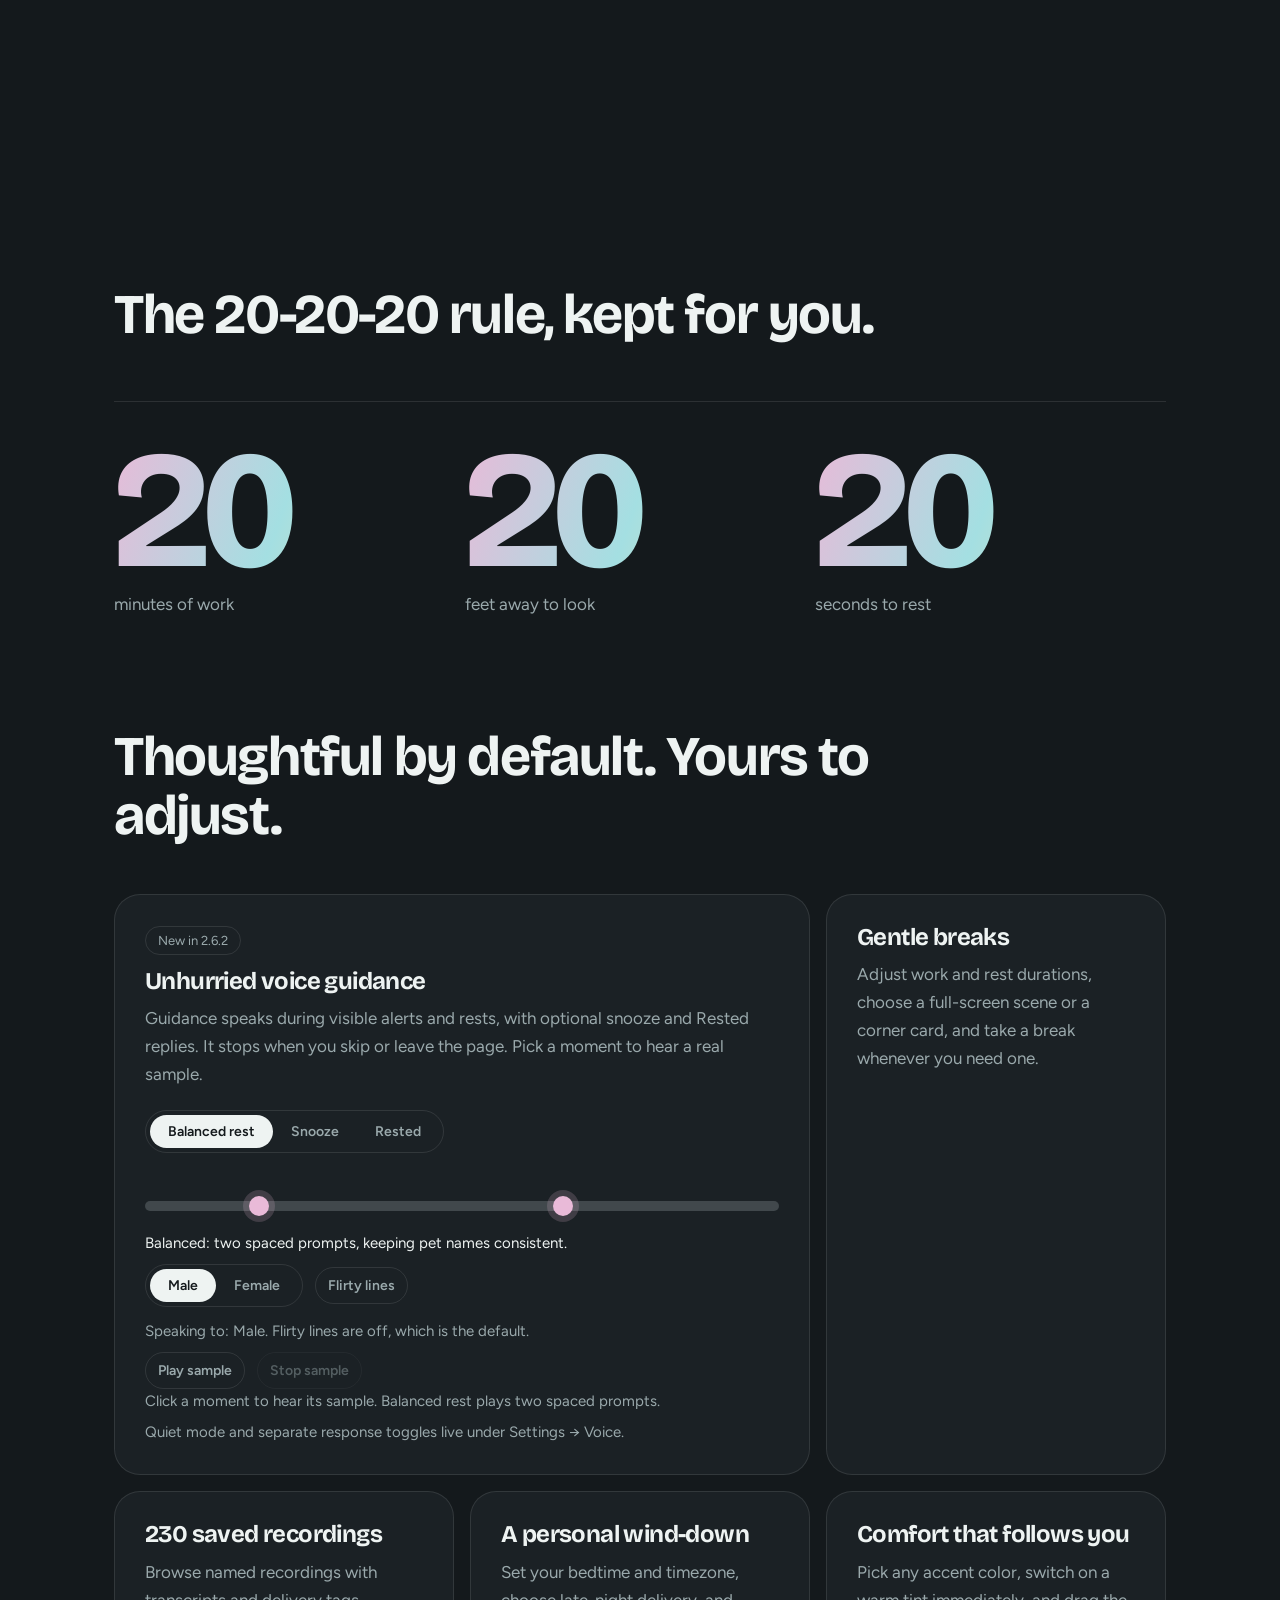
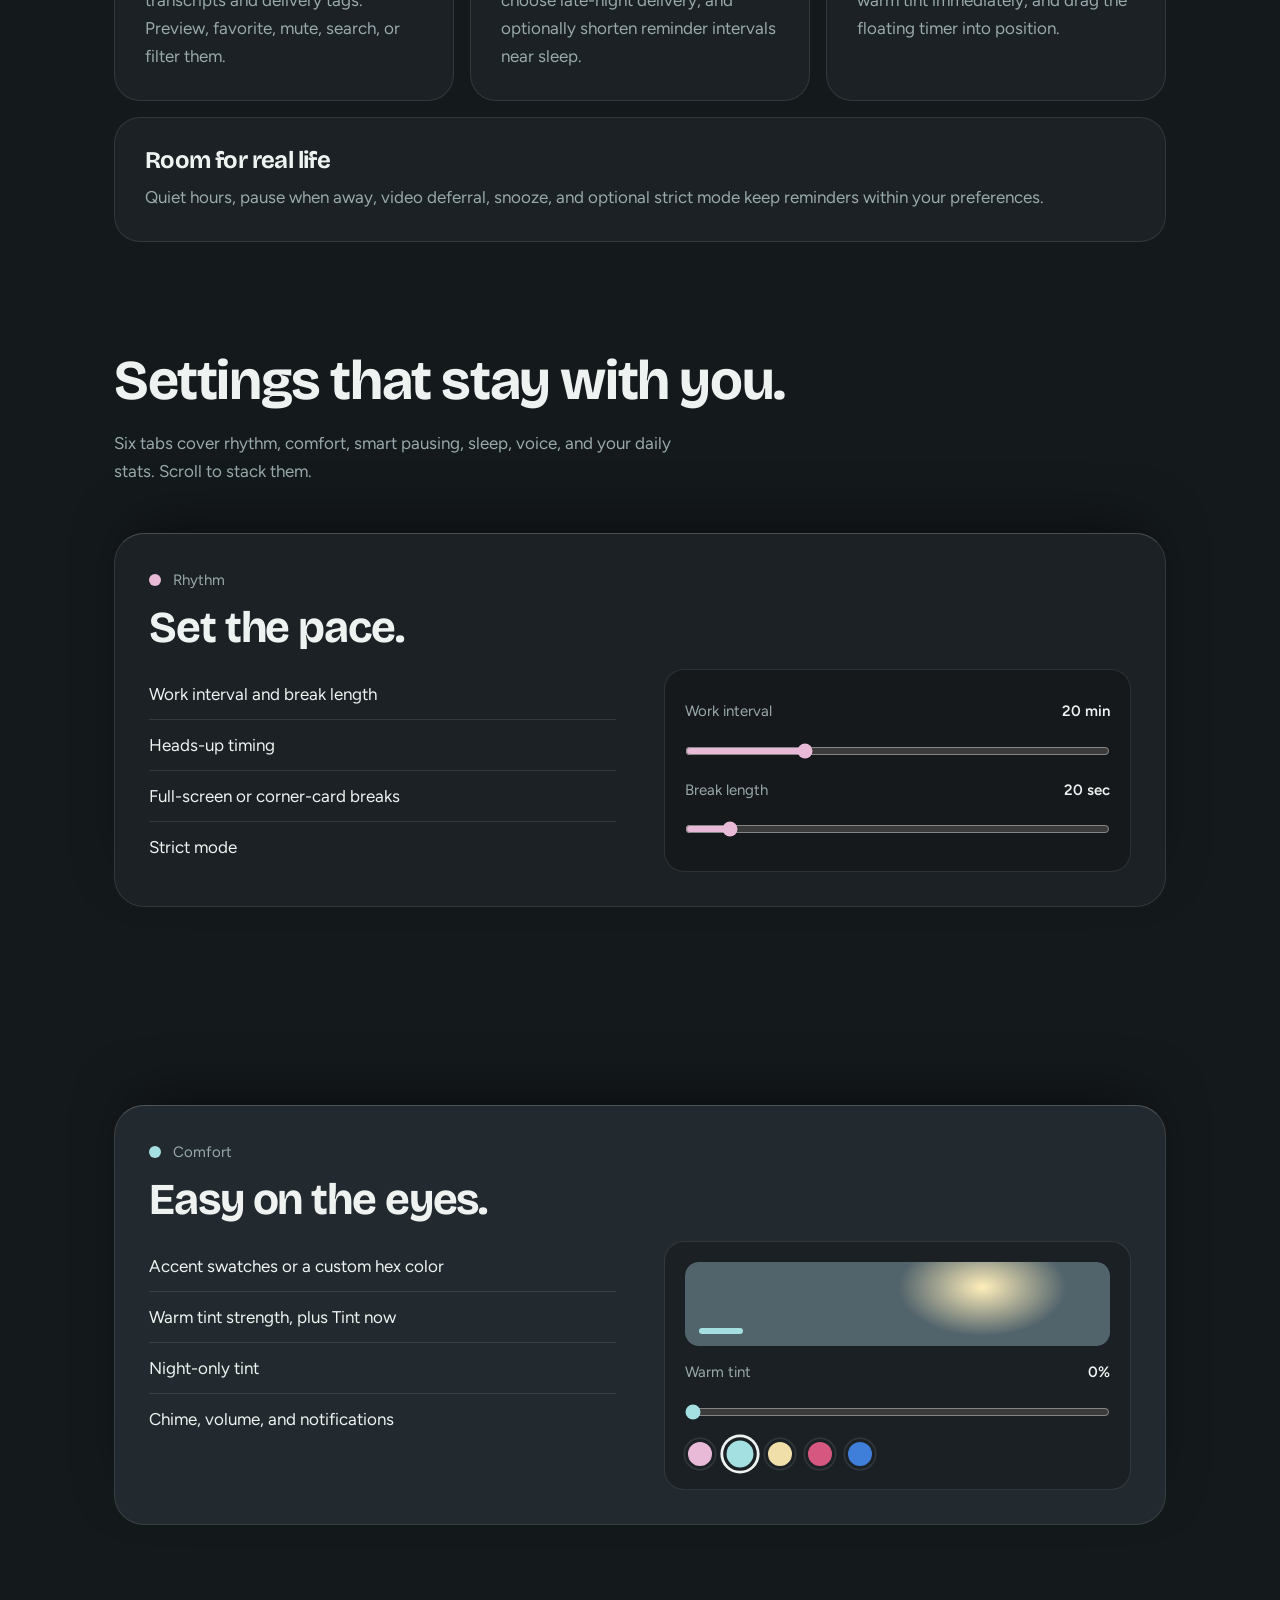
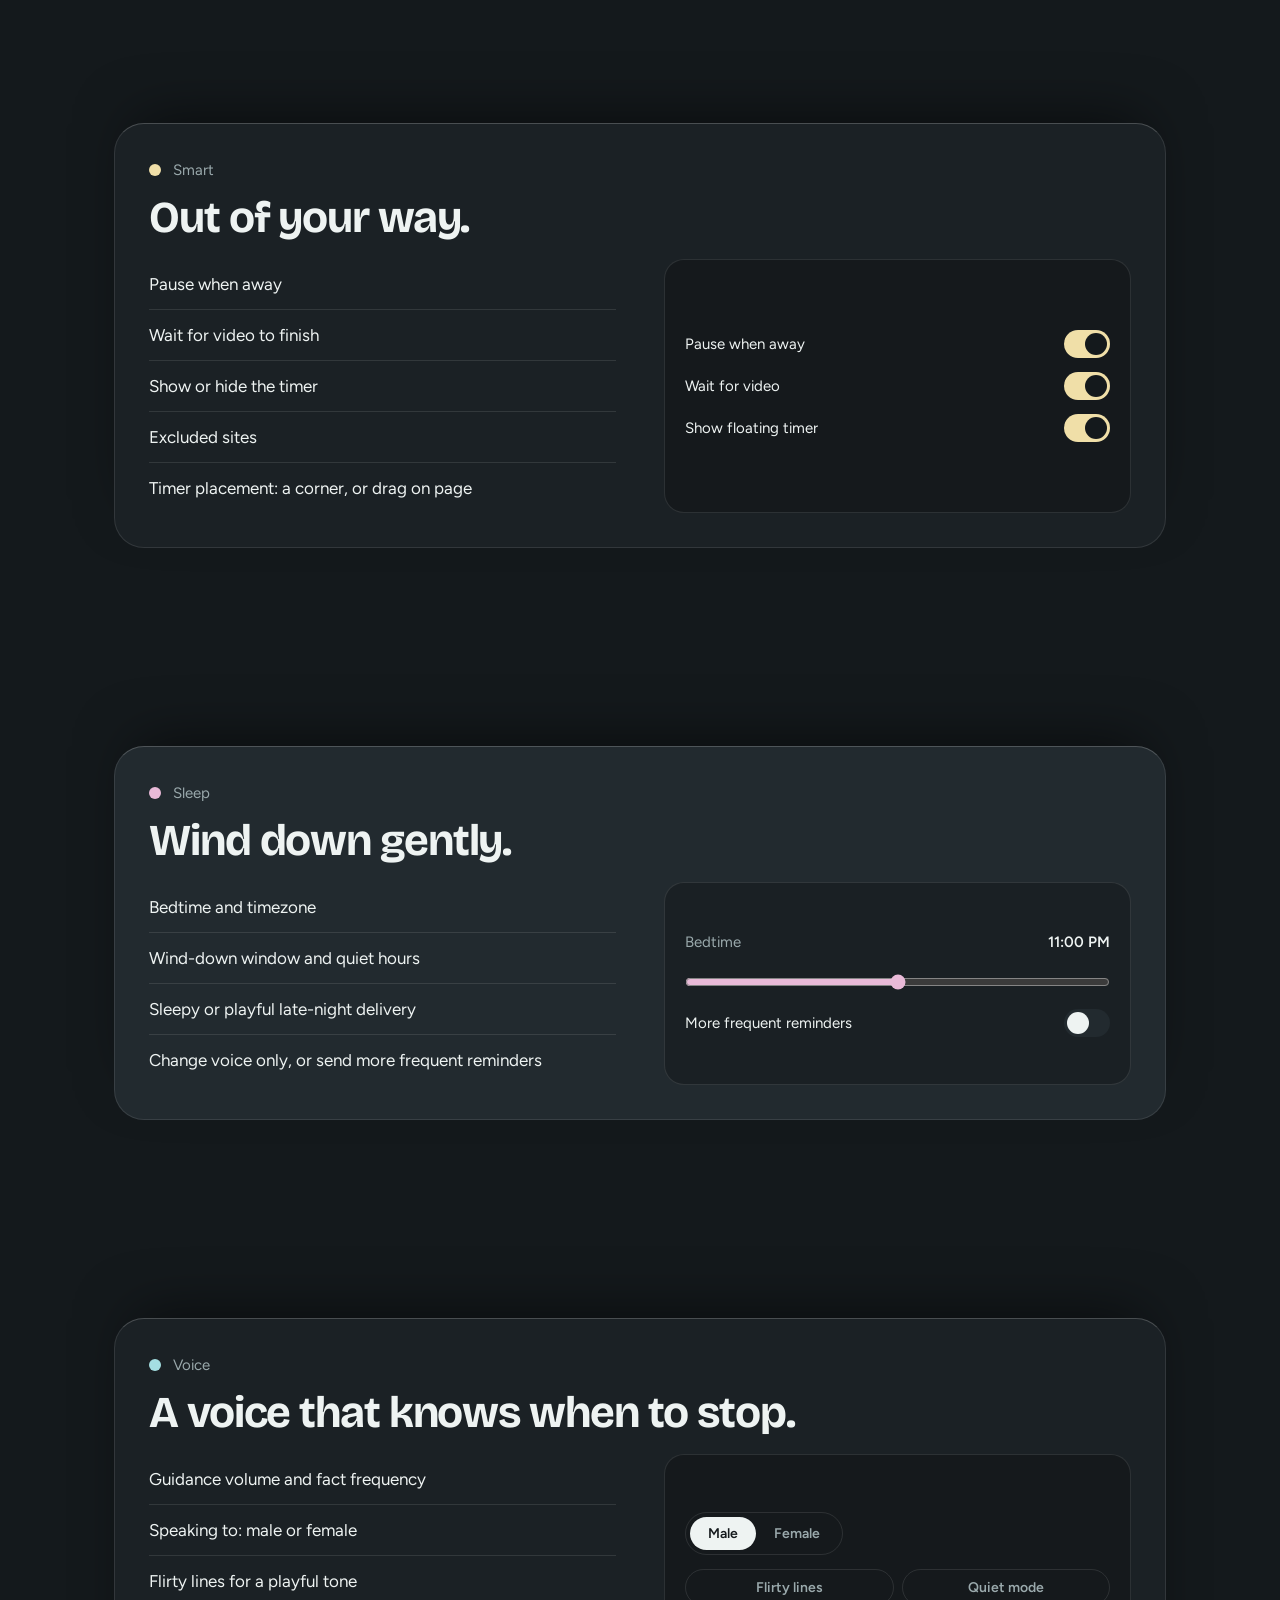
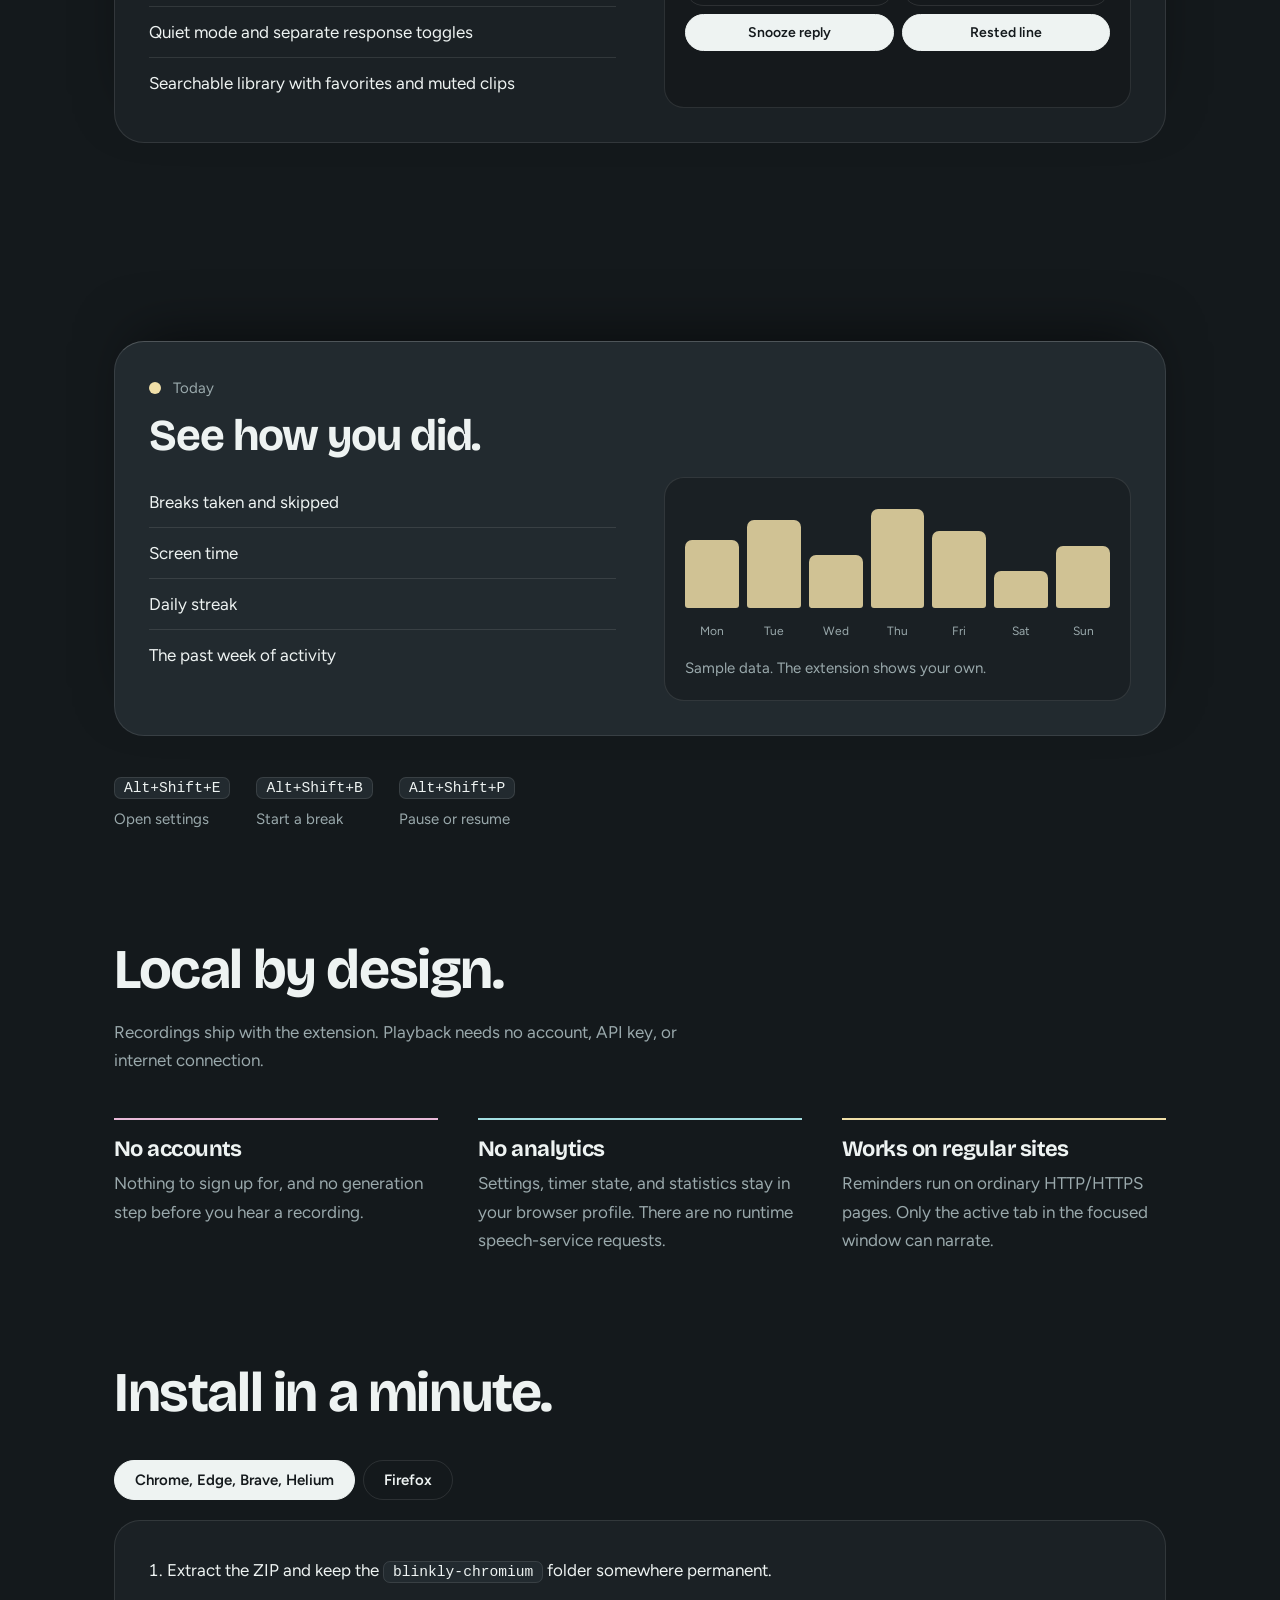
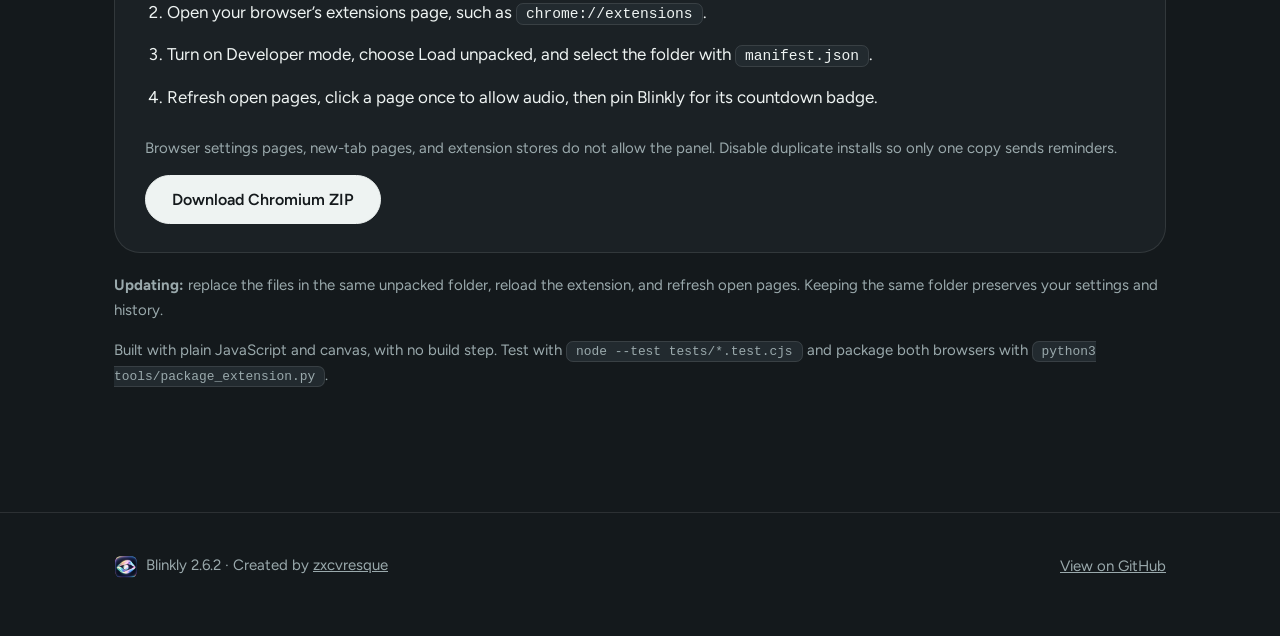
==== commit 48076c27: "Keep navigation button text readable on hover" ====
--- a/index.html
+++ b/index.html
@@ -37,7 +37,7 @@
 .brand{display:flex;align-items:center;gap:10px;font:700 21px 'Bricolage Grotesque',sans-serif;text-decoration:none}
 .brand img{width:32px;height:32px;border-radius:9px}
 .links{display:flex;gap:26px;align-items:center;font-size:15px}
-.links a{text-decoration:none;color:var(--muted);transition:color .2s}.links a:hover{color:var(--ink)}
+.links a{text-decoration:none}.links a:not(.btn){color:var(--muted);transition:color .2s}.links a:not(.btn):hover{color:var(--ink)}
 .btn{display:inline-flex;align-items:center;gap:8px;background:var(--ink);color:#14191c;padding:14px 26px;border-radius:999px;font:600 16px Figtree,sans-serif;text-decoration:none;border:1.5px solid var(--ink);cursor:pointer;transition:transform .3s var(--ease),background .2s,color .2s,border-color .2s}
 .btn:hover{transform:translateY(-3px)}
 .btn.sm{padding:8px 18px;font-size:14px}
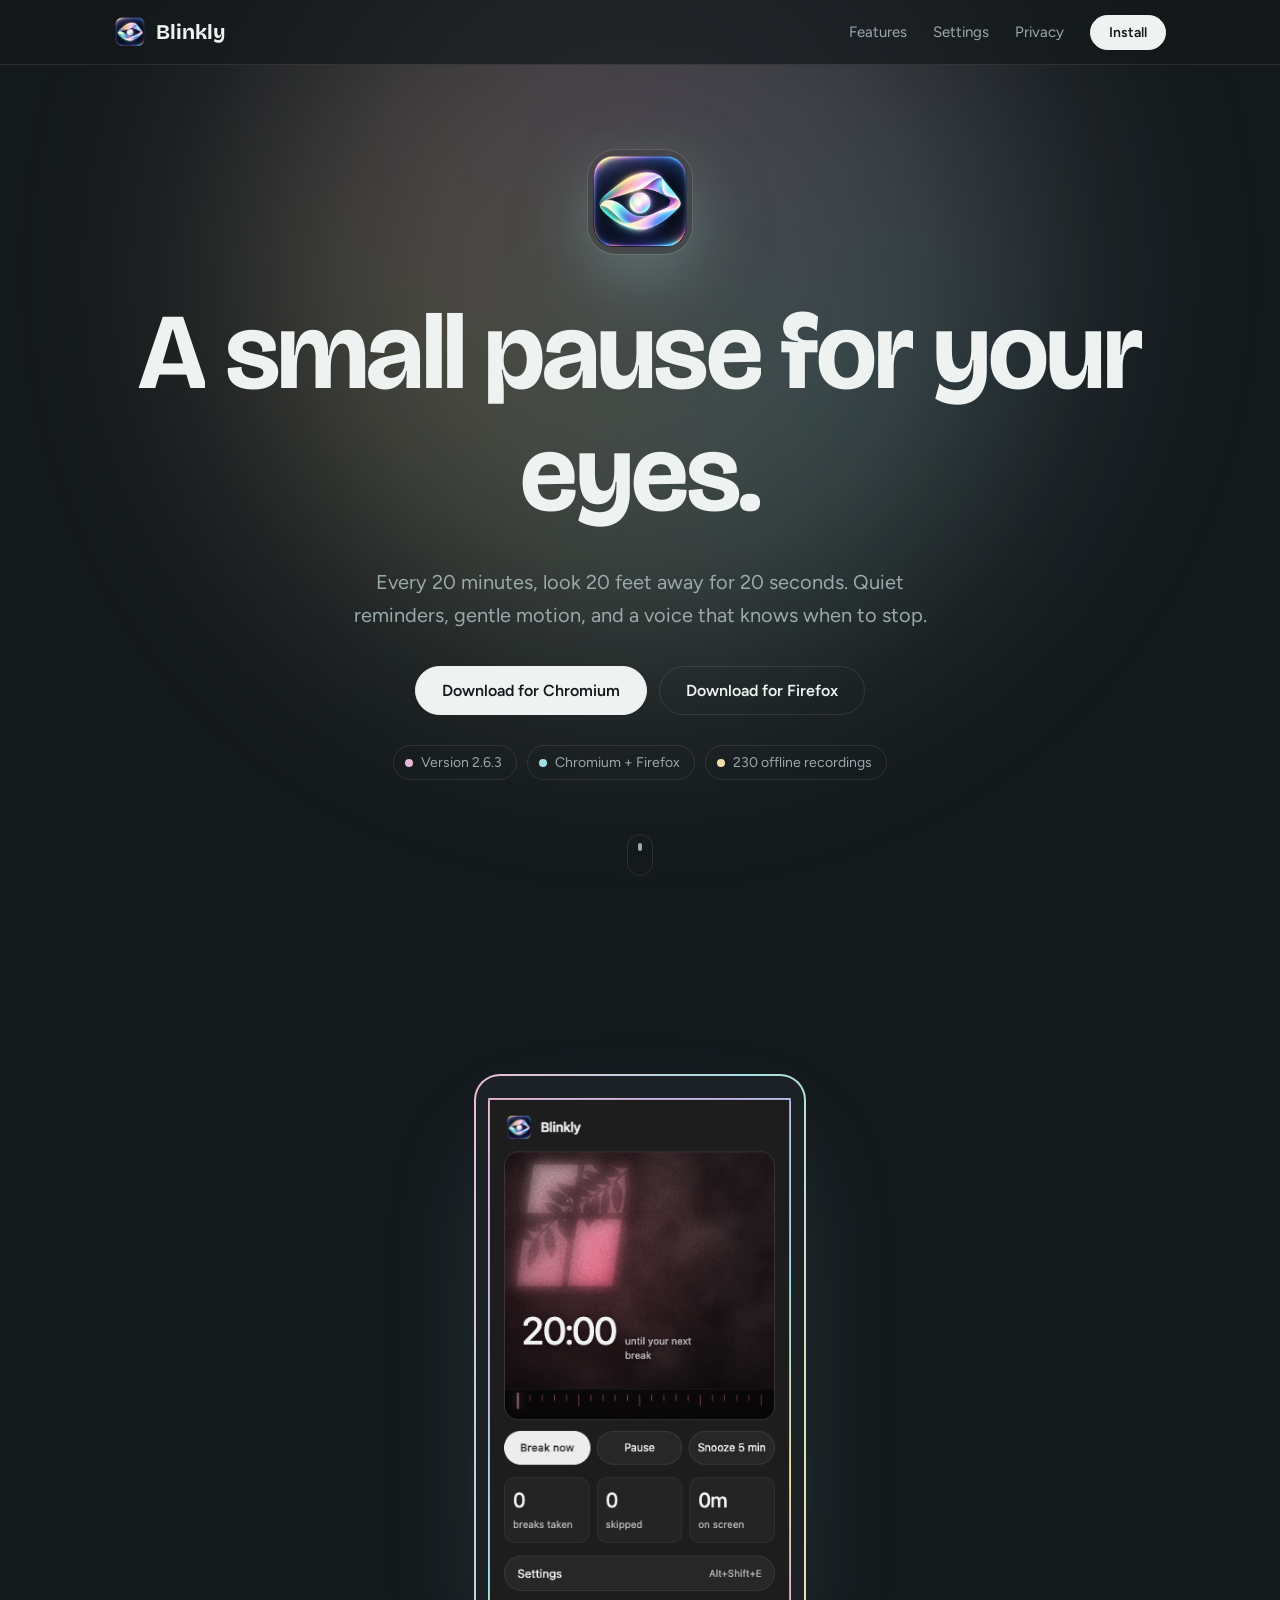
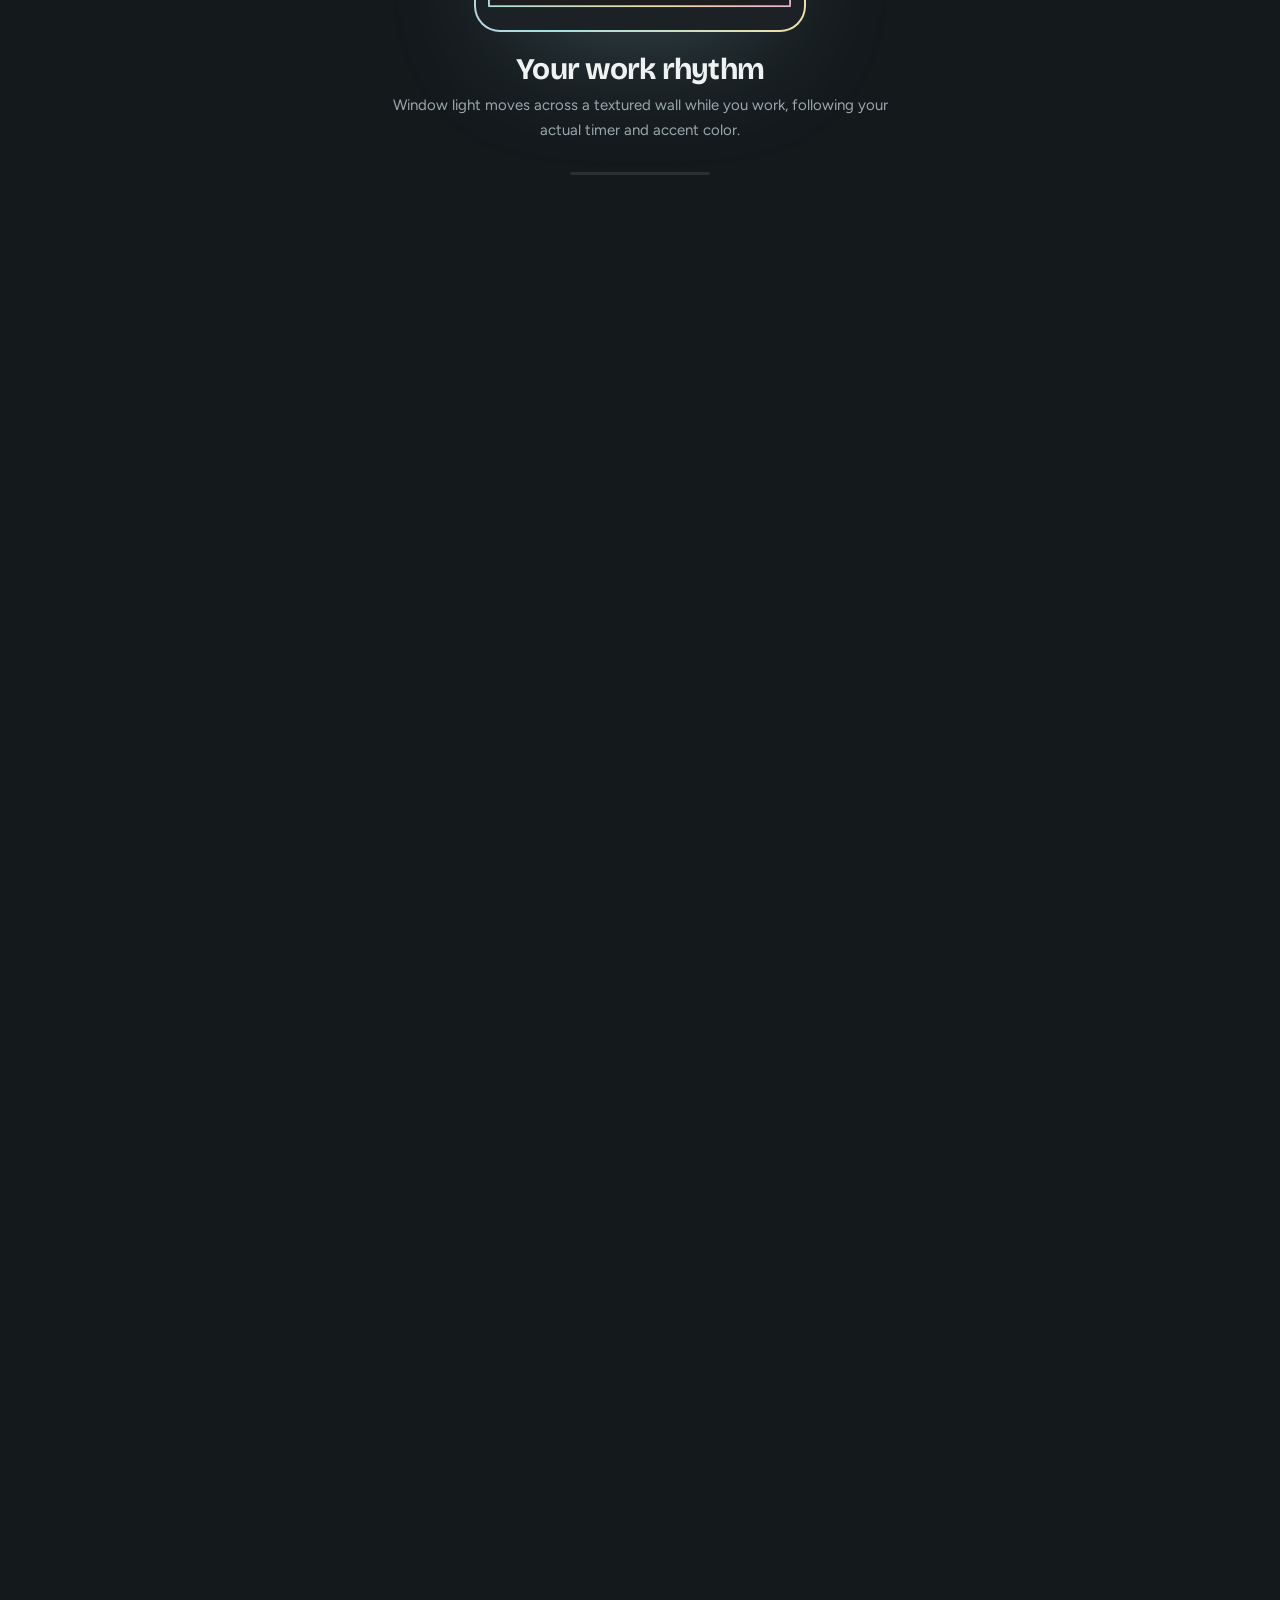
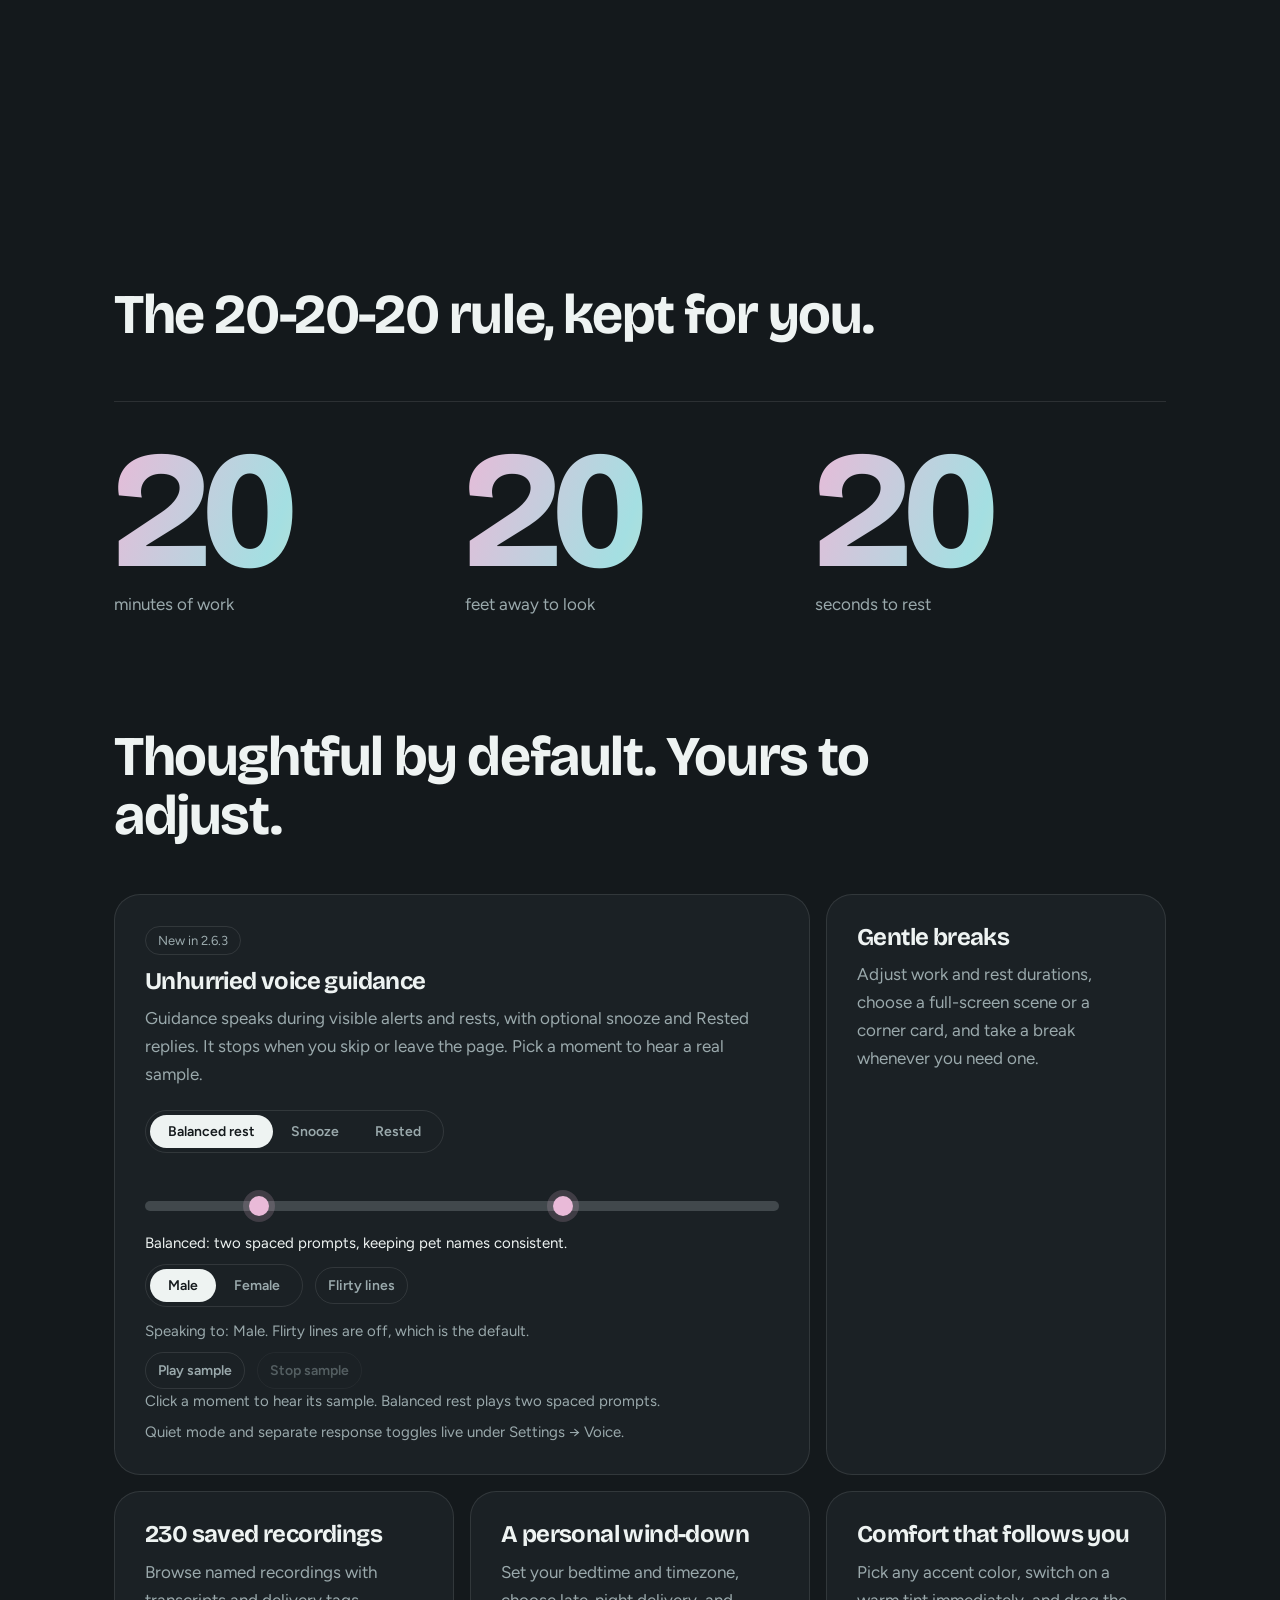
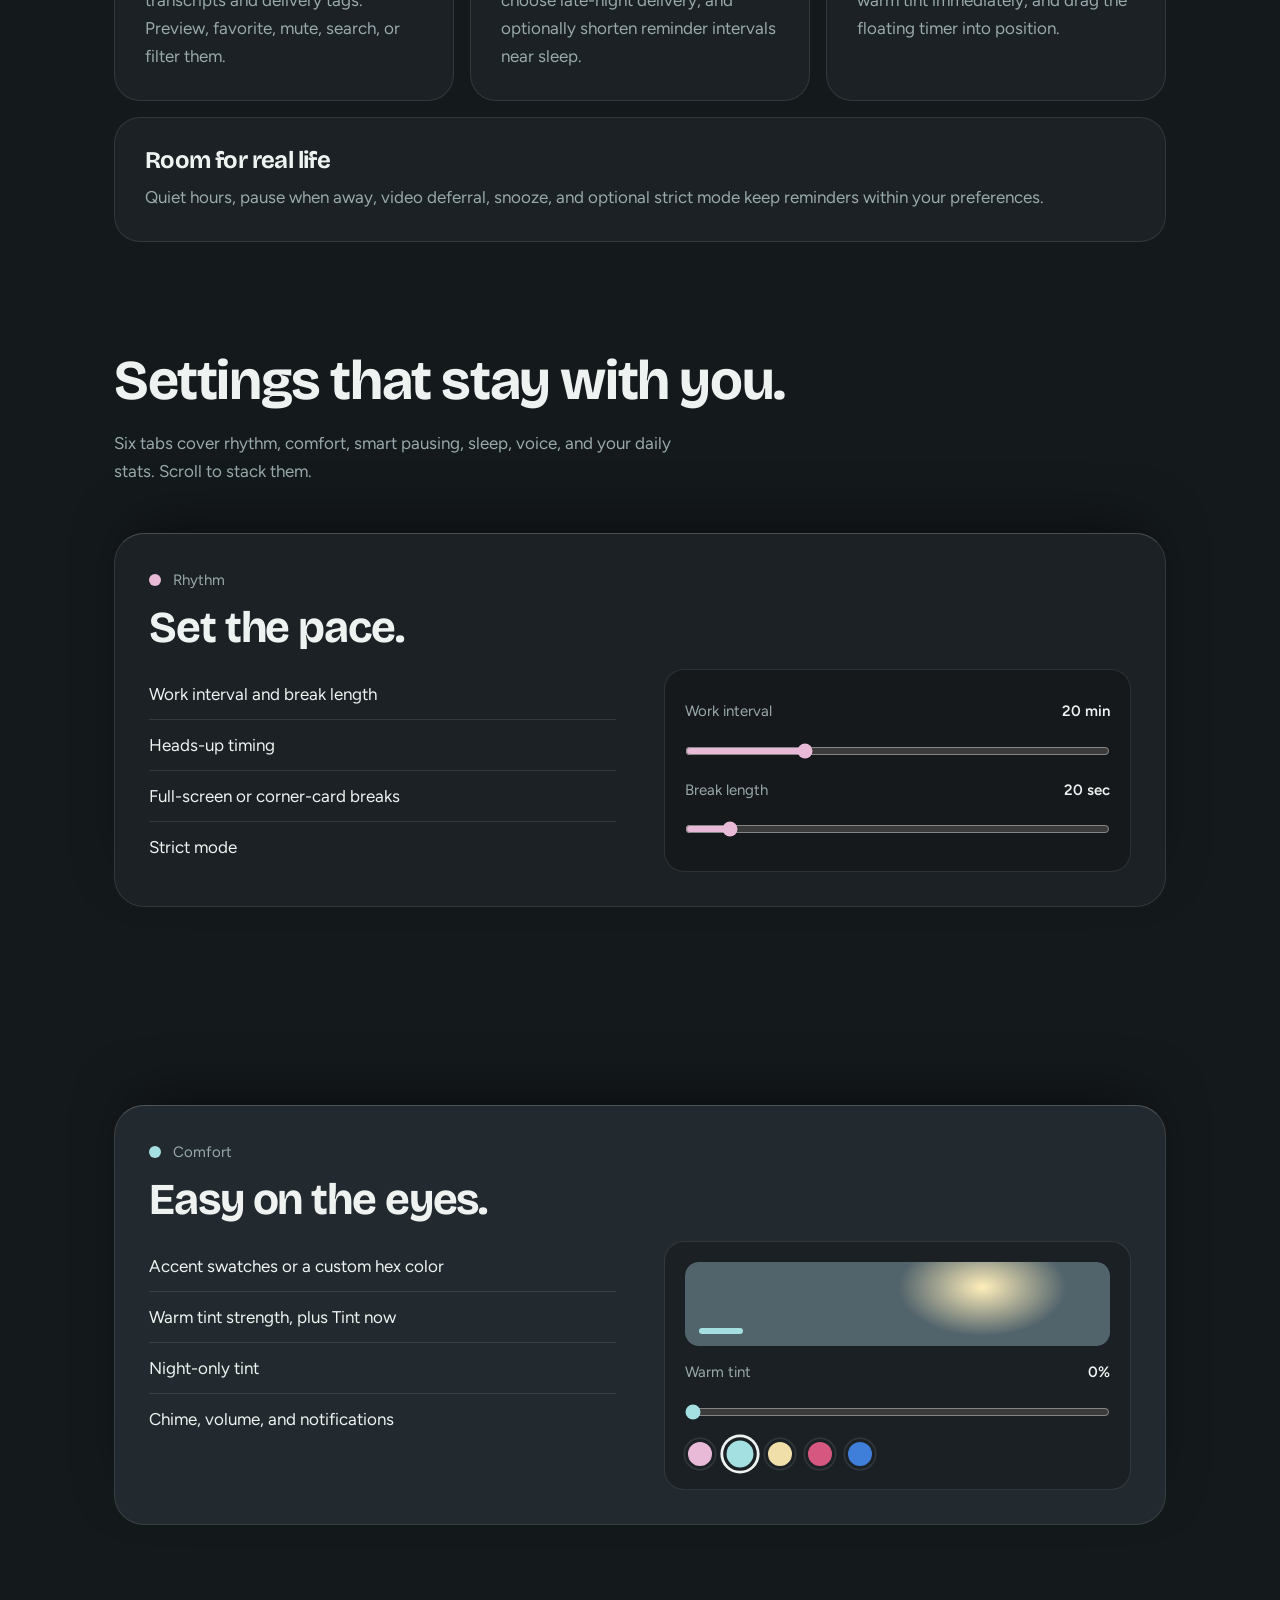
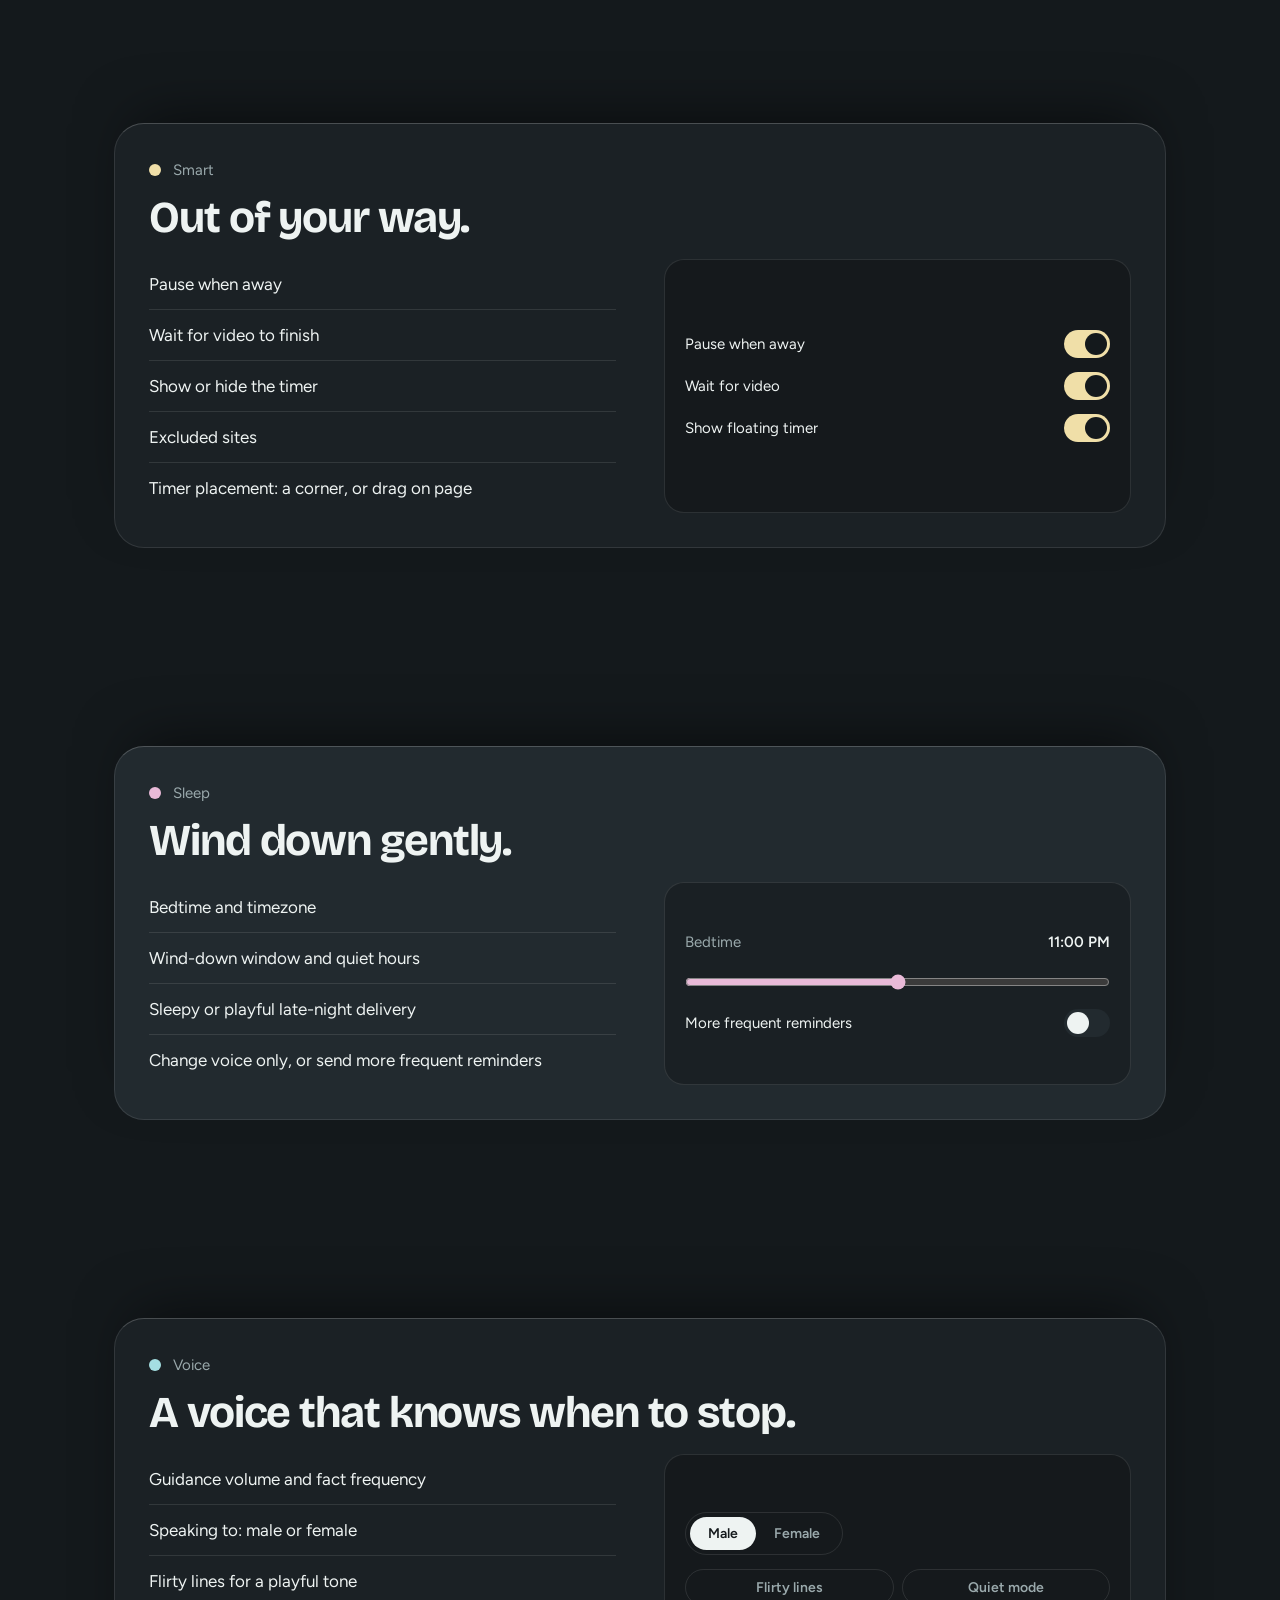
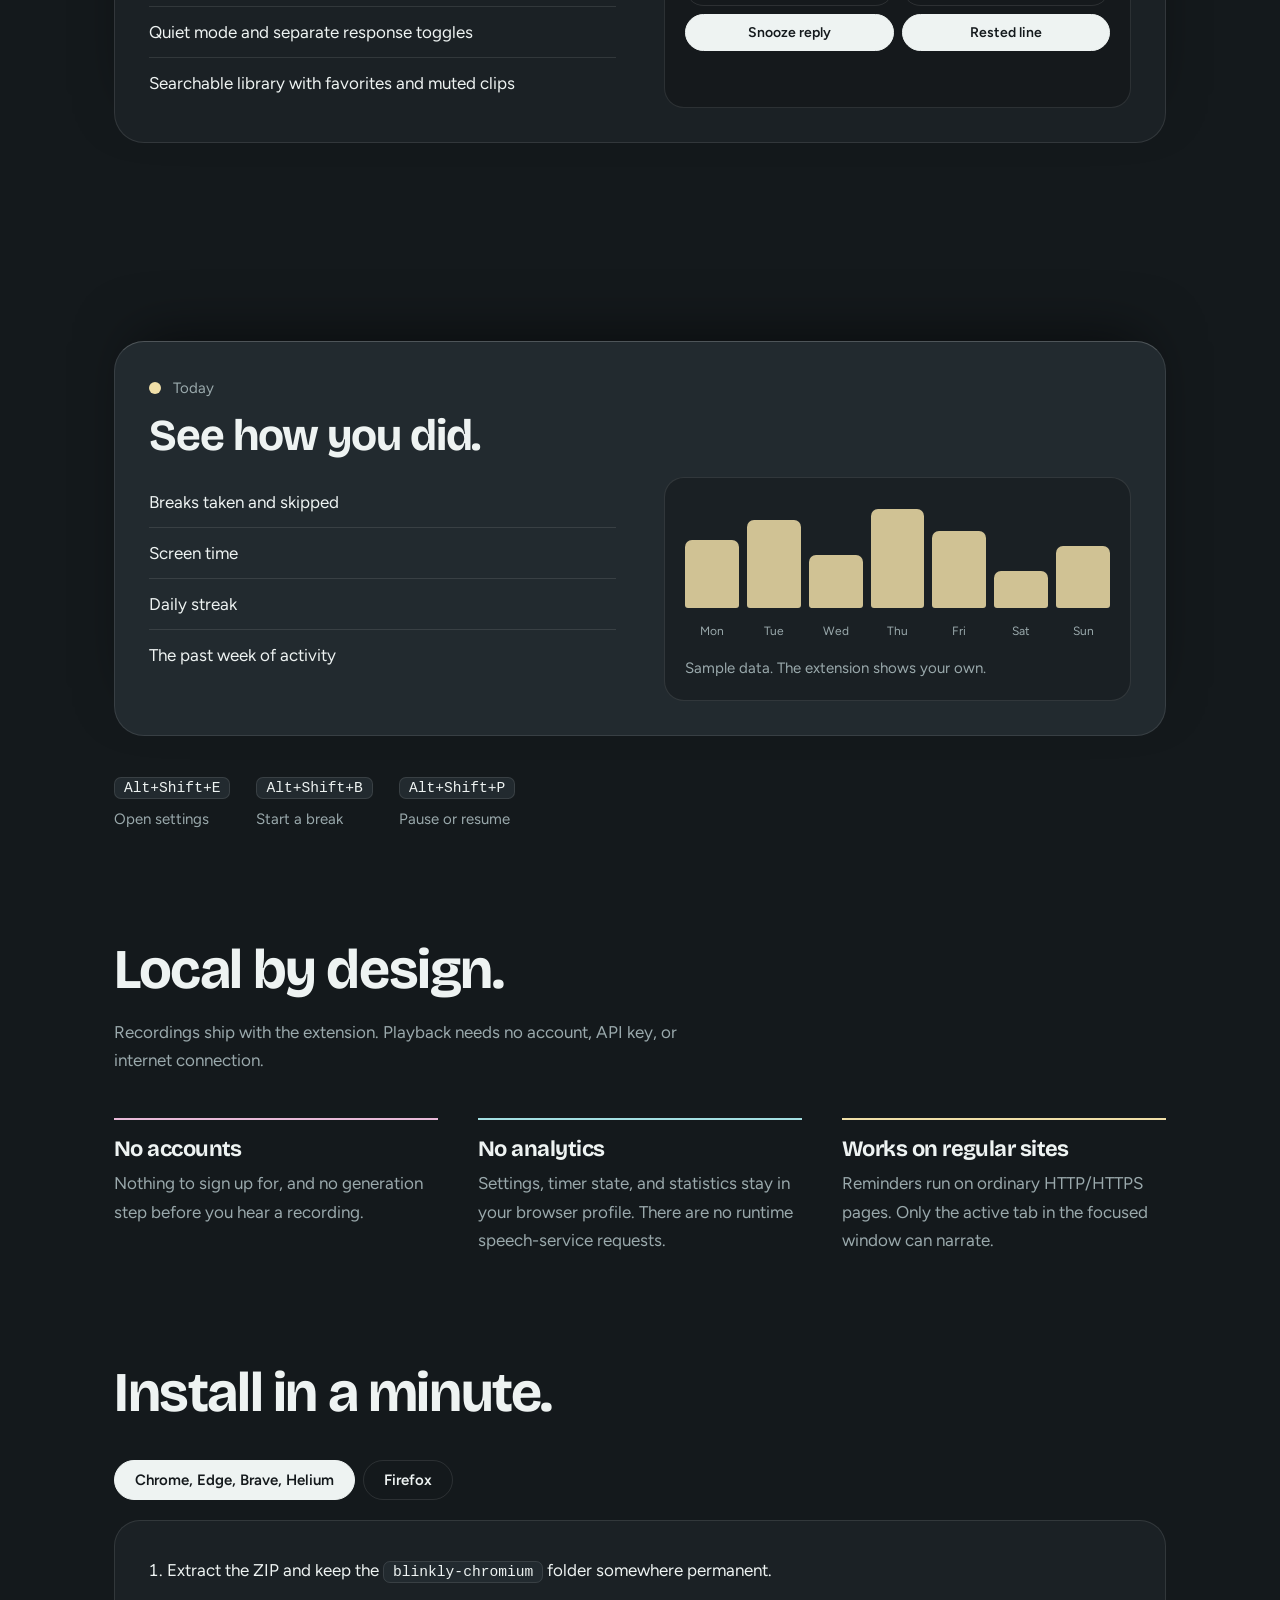
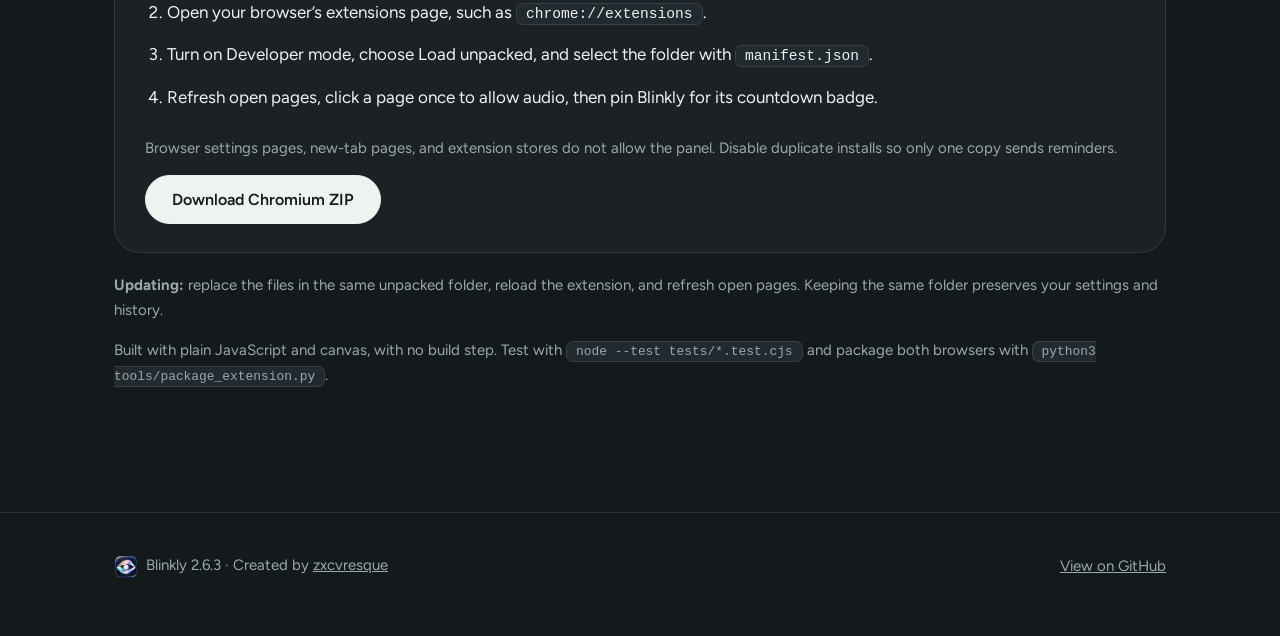
==== commit 750a1aa6: "Share one timer across tabs and play voices through the extension" ====
--- a/index.html
+++ b/index.html
@@ -175,7 +175,7 @@
  <h1 id="h1">A small pause for your eyes.</h1>
  <p class="sub fadein">Every 20 minutes, look 20 feet away for 20 seconds. Quiet reminders, gentle motion, and a voice that knows when to stop.</p>
  <div class="cta fadein"><a class="btn" href="blinkly-chromium.zip" download>Download for Chromium</a><a class="btn ghost" href="blinkly-firefox.zip" download>Download for Firefox</a></div>
- <div class="chips fadein"><span class="chip" style="--c:var(--pink)">Version 2.6.2</span><span class="chip" style="--c:var(--aqua)">Chromium + Firefox</span><span class="chip" style="--c:var(--gold)">230 offline recordings</span></div>
+ <div class="chips fadein"><span class="chip" style="--c:var(--pink)">Version 2.6.3</span><span class="chip" style="--c:var(--aqua)">Chromium + Firefox</span><span class="chip" style="--c:var(--gold)">230 offline recordings</span></div>
  <a class="scroll fadein" href="#scene" aria-label="Scroll to the demo"></a>
 </div></header>
 
@@ -202,7 +202,7 @@
 <section id="features" style="padding-top:0"><div class="wrap">
  <h2>Thoughtful by default. Yours to adjust.</h2>
  <div class="bento">
-  <div class="tile t1"><span class="new">New in 2.6.2</span><h3>Unhurried voice guidance</h3><p>Guidance speaks during visible alerts and rests, with optional snooze and Rested replies. It stops when you skip or leave the page. Pick a moment to hear a real sample.</p>
+  <div class="tile t1"><span class="new">New in 2.6.3</span><h3>Unhurried voice guidance</h3><p>Guidance speaks during visible alerts and rests, with optional snooze and Rested replies. It stops when you skip or leave the page. Pick a moment to hear a real sample.</p>
    <div class="seg" id="mseg" role="group" aria-label="Voice moment"><button aria-pressed="true" data-m="bal">Balanced rest</button><button aria-pressed="false" data-m="snz">Snooze</button><button aria-pressed="false" data-m="rst">Rested</button></div>
    <div class="tl" id="tl"></div><p class="muted" id="vtext" style="color:var(--ink)"></p>
    <div class="vopts"><div class="seg" role="group" aria-label="Speaking to"><button data-g="male" aria-pressed="true">Male</button><button data-g="female" aria-pressed="false">Female</button></div><button class="pill" data-fl aria-pressed="false">Flirty lines</button></div>
@@ -244,7 +244,7 @@
  <p class="muted">Built with plain JavaScript and canvas, with no build step. Test with <code>node --test tests/*.test.cjs</code> and package both browsers with <code>python3 tools/package_extension.py</code>.</p>
 </div></section>
 
-<footer><div class="wrap"><span><img src="assets/blinkly-logo.png" alt="">Blinkly 2.6.2 · Created by <a href="https://github.com/zxcvresque">zxcvresque</a></span><a href="https://github.com/zxcvresque/blinkly">View on GitHub</a></div></footer>
+<footer><div class="wrap"><span><img src="assets/blinkly-logo.png" alt="">Blinkly 2.6.3 · Created by <a href="https://github.com/zxcvresque">zxcvresque</a></span><a href="https://github.com/zxcvresque/blinkly">View on GitHub</a></div></footer>
 
 <script src="landing-voice-samples.js"></script>
 <script>
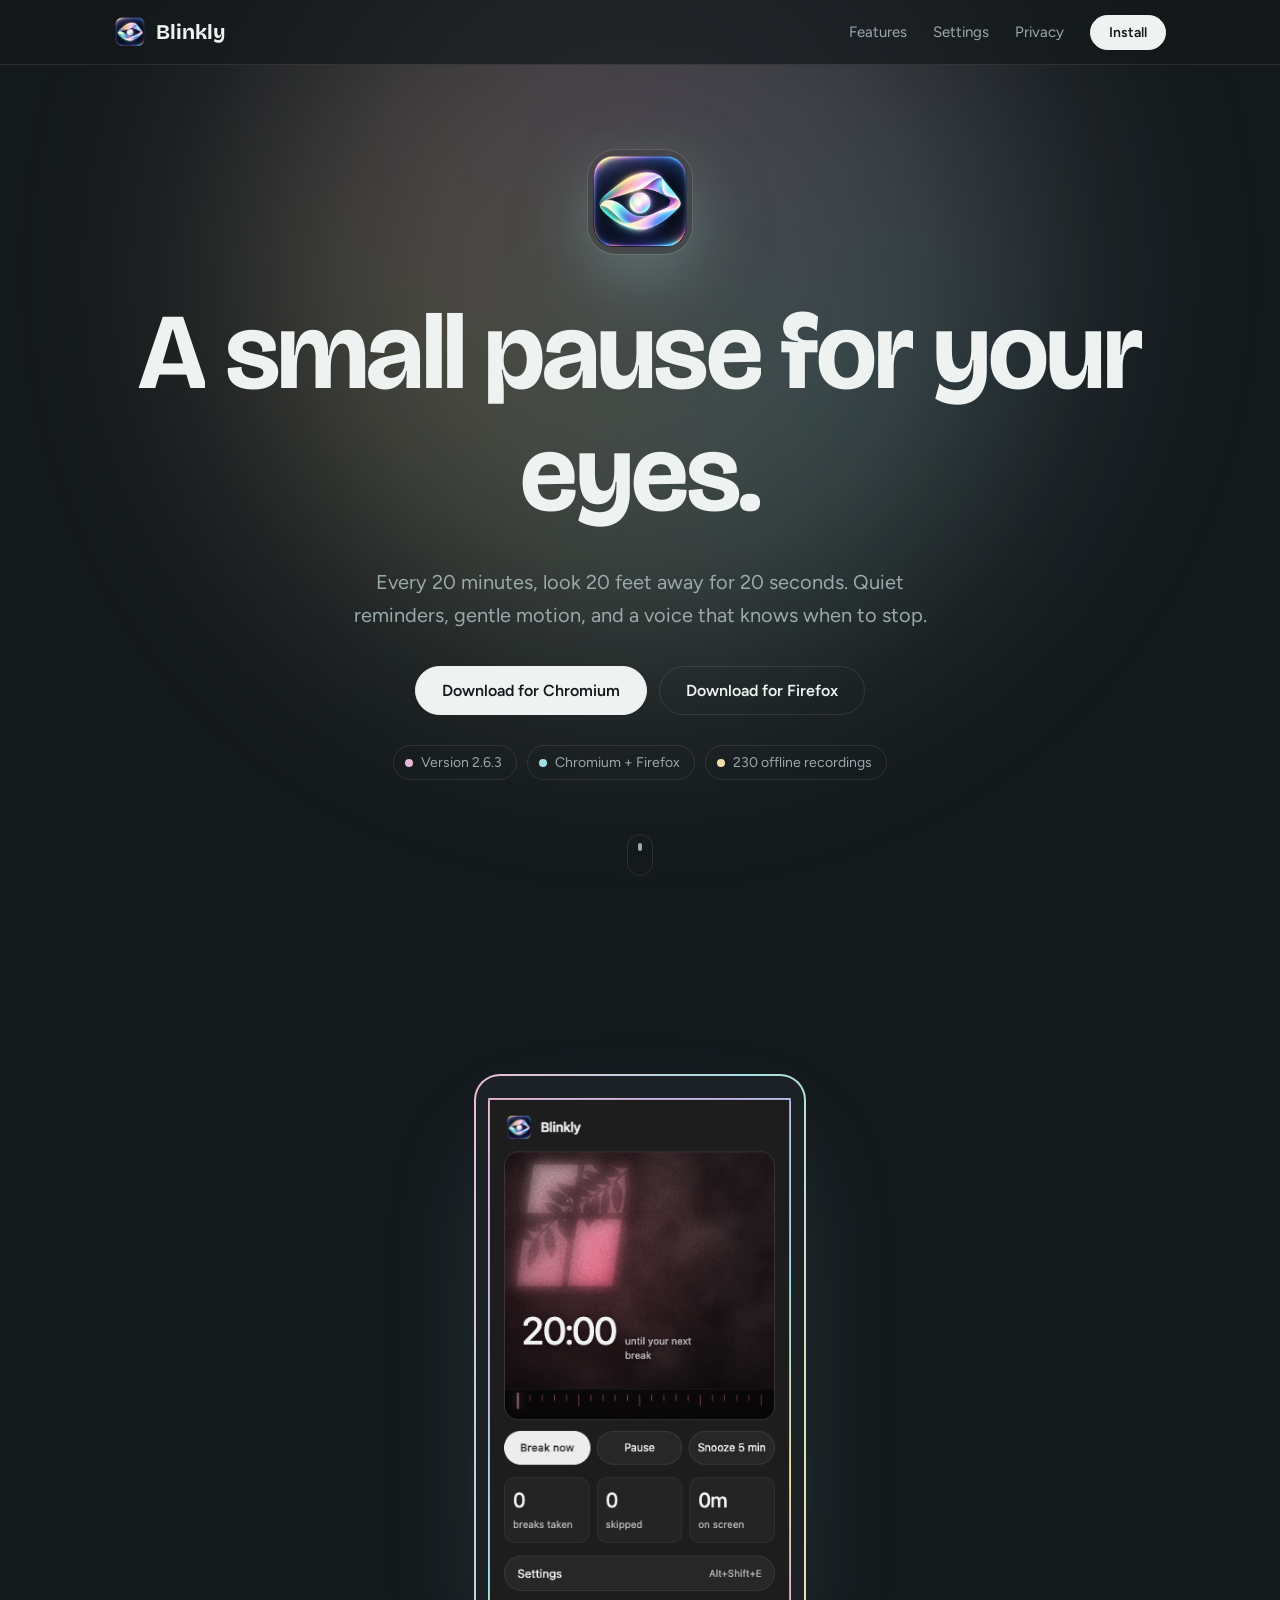
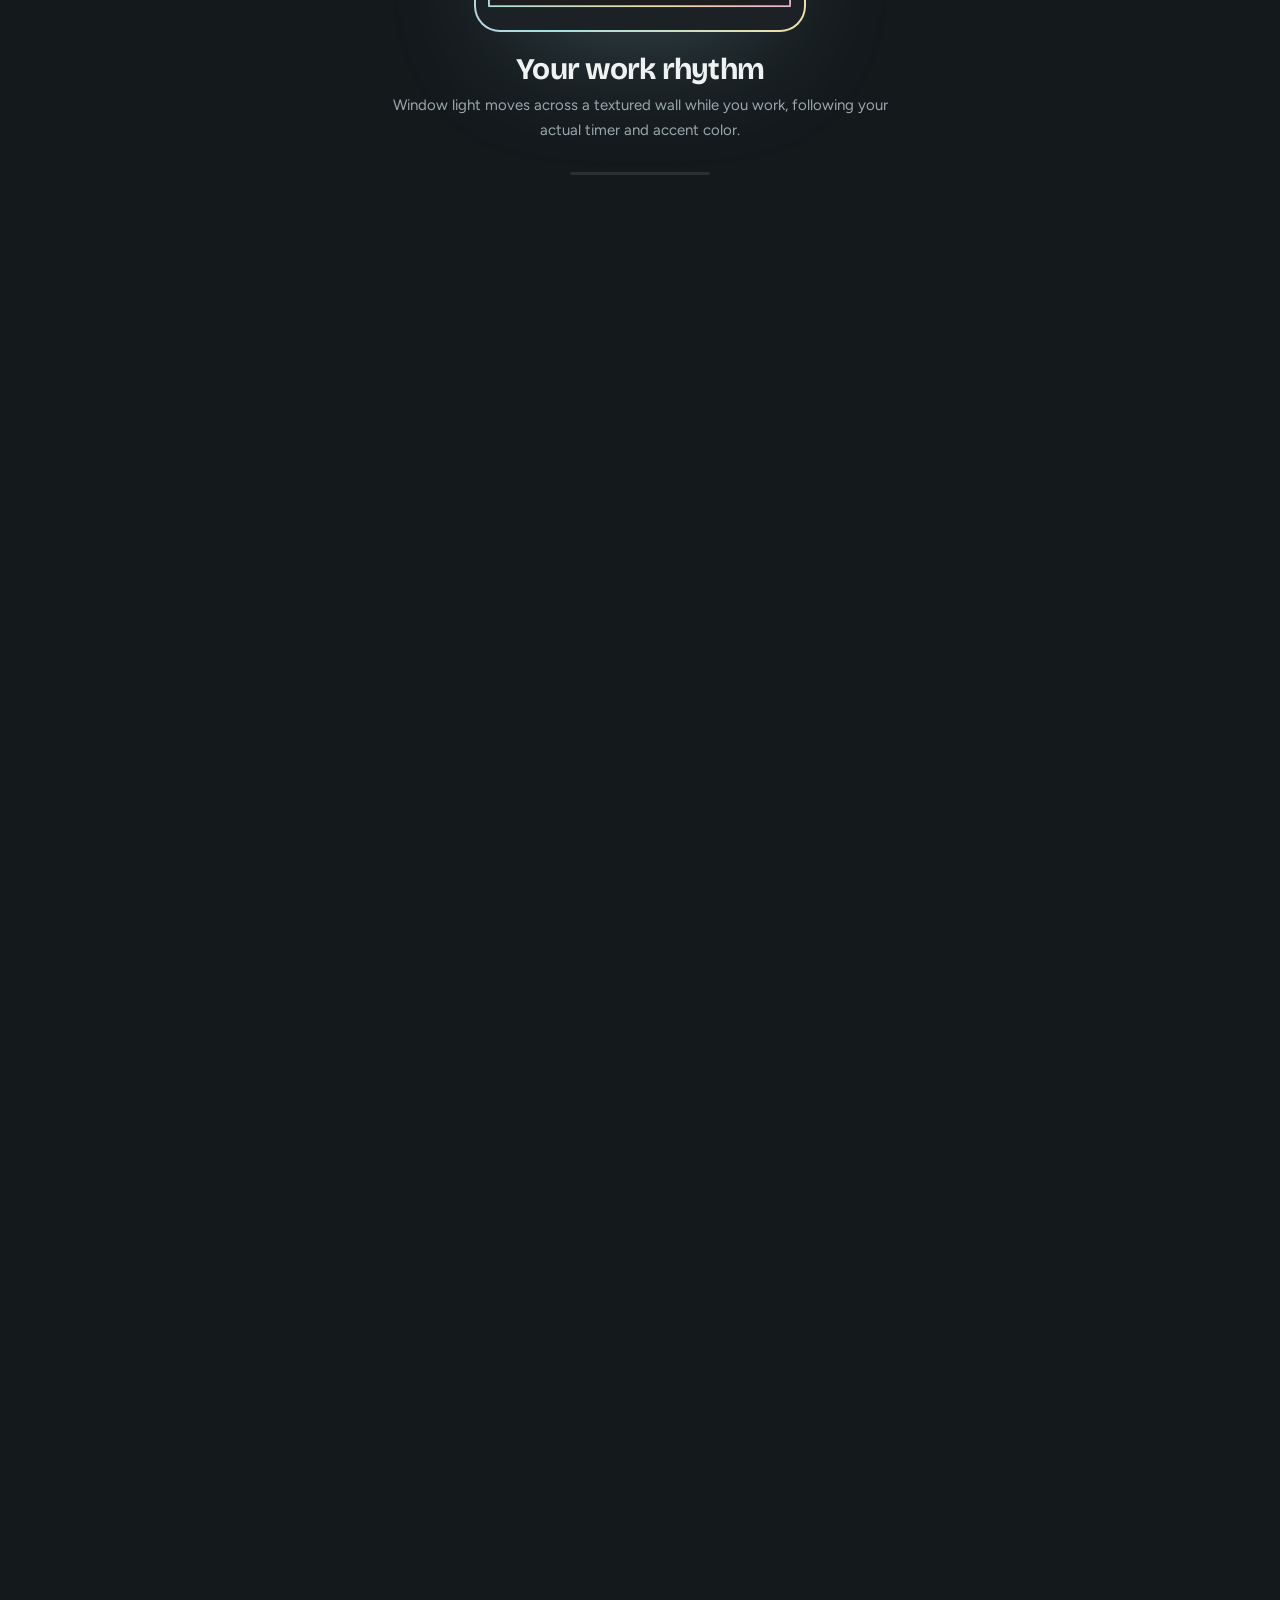
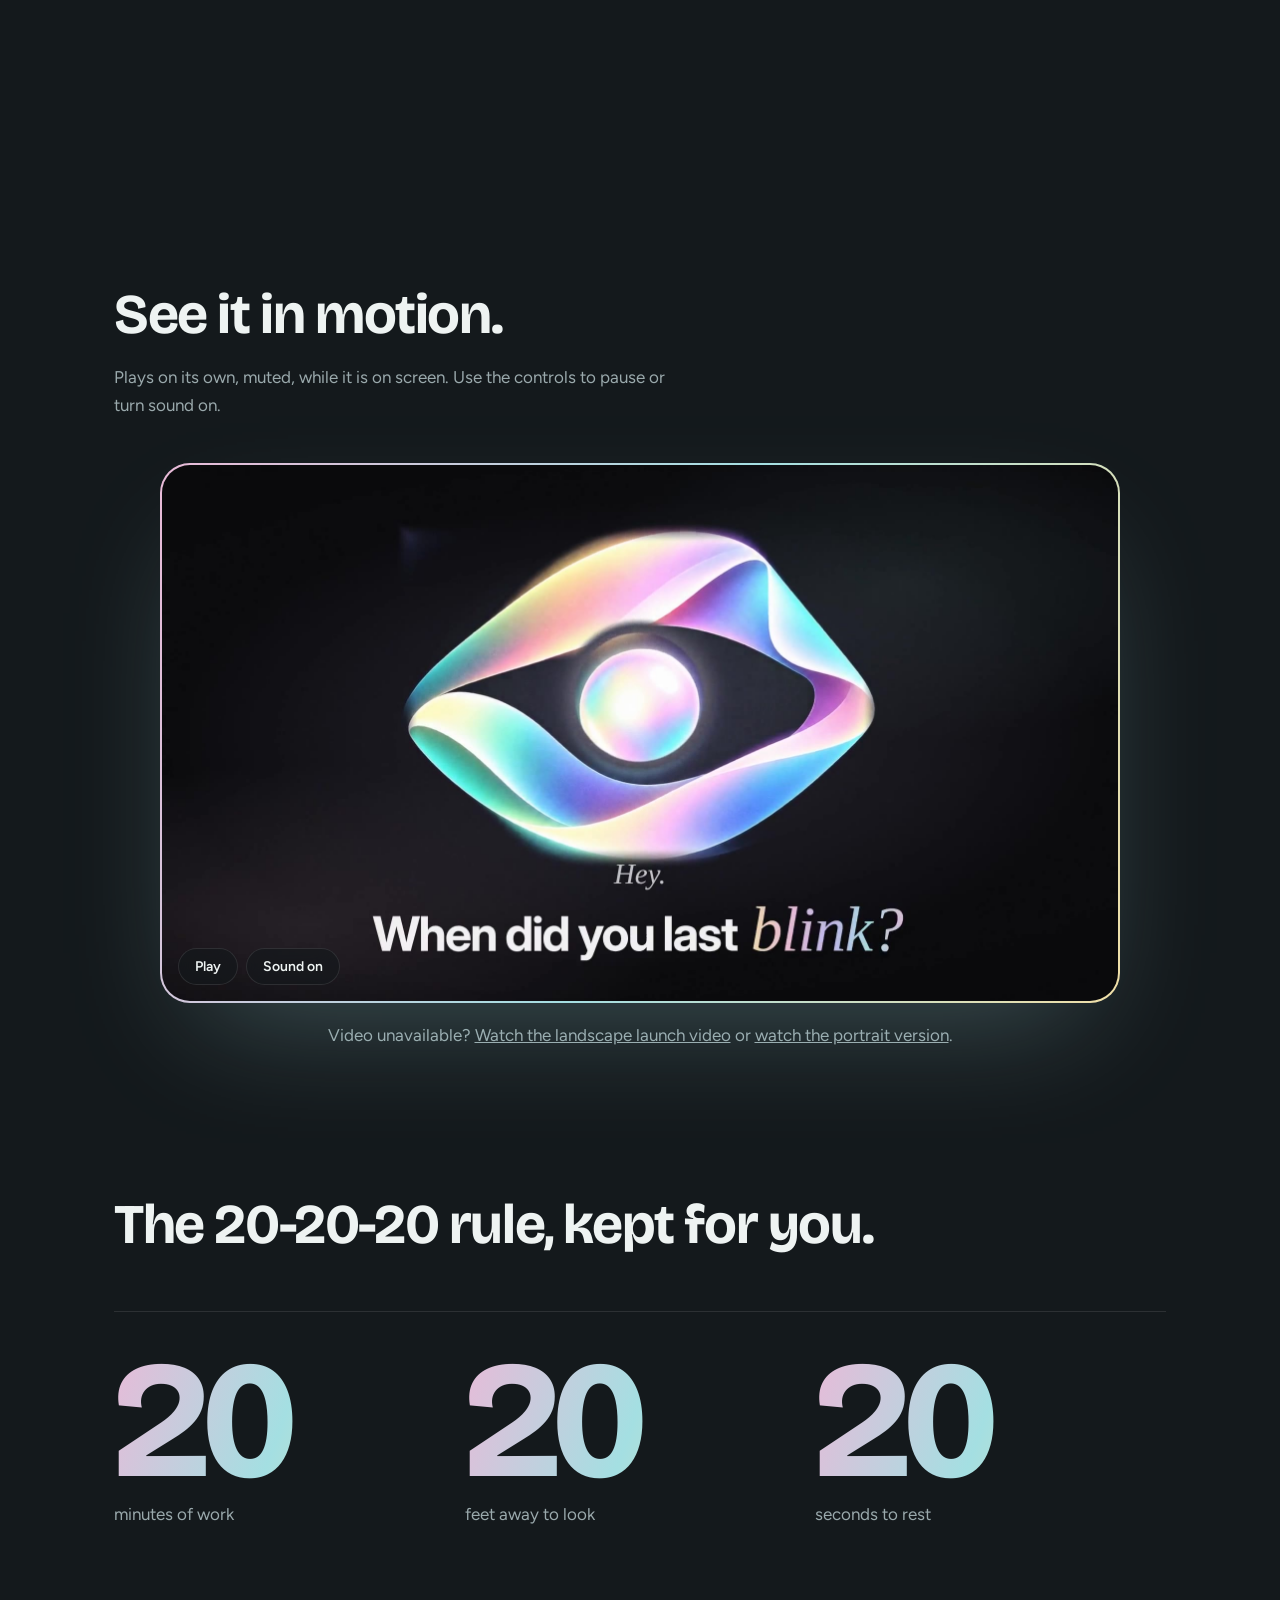
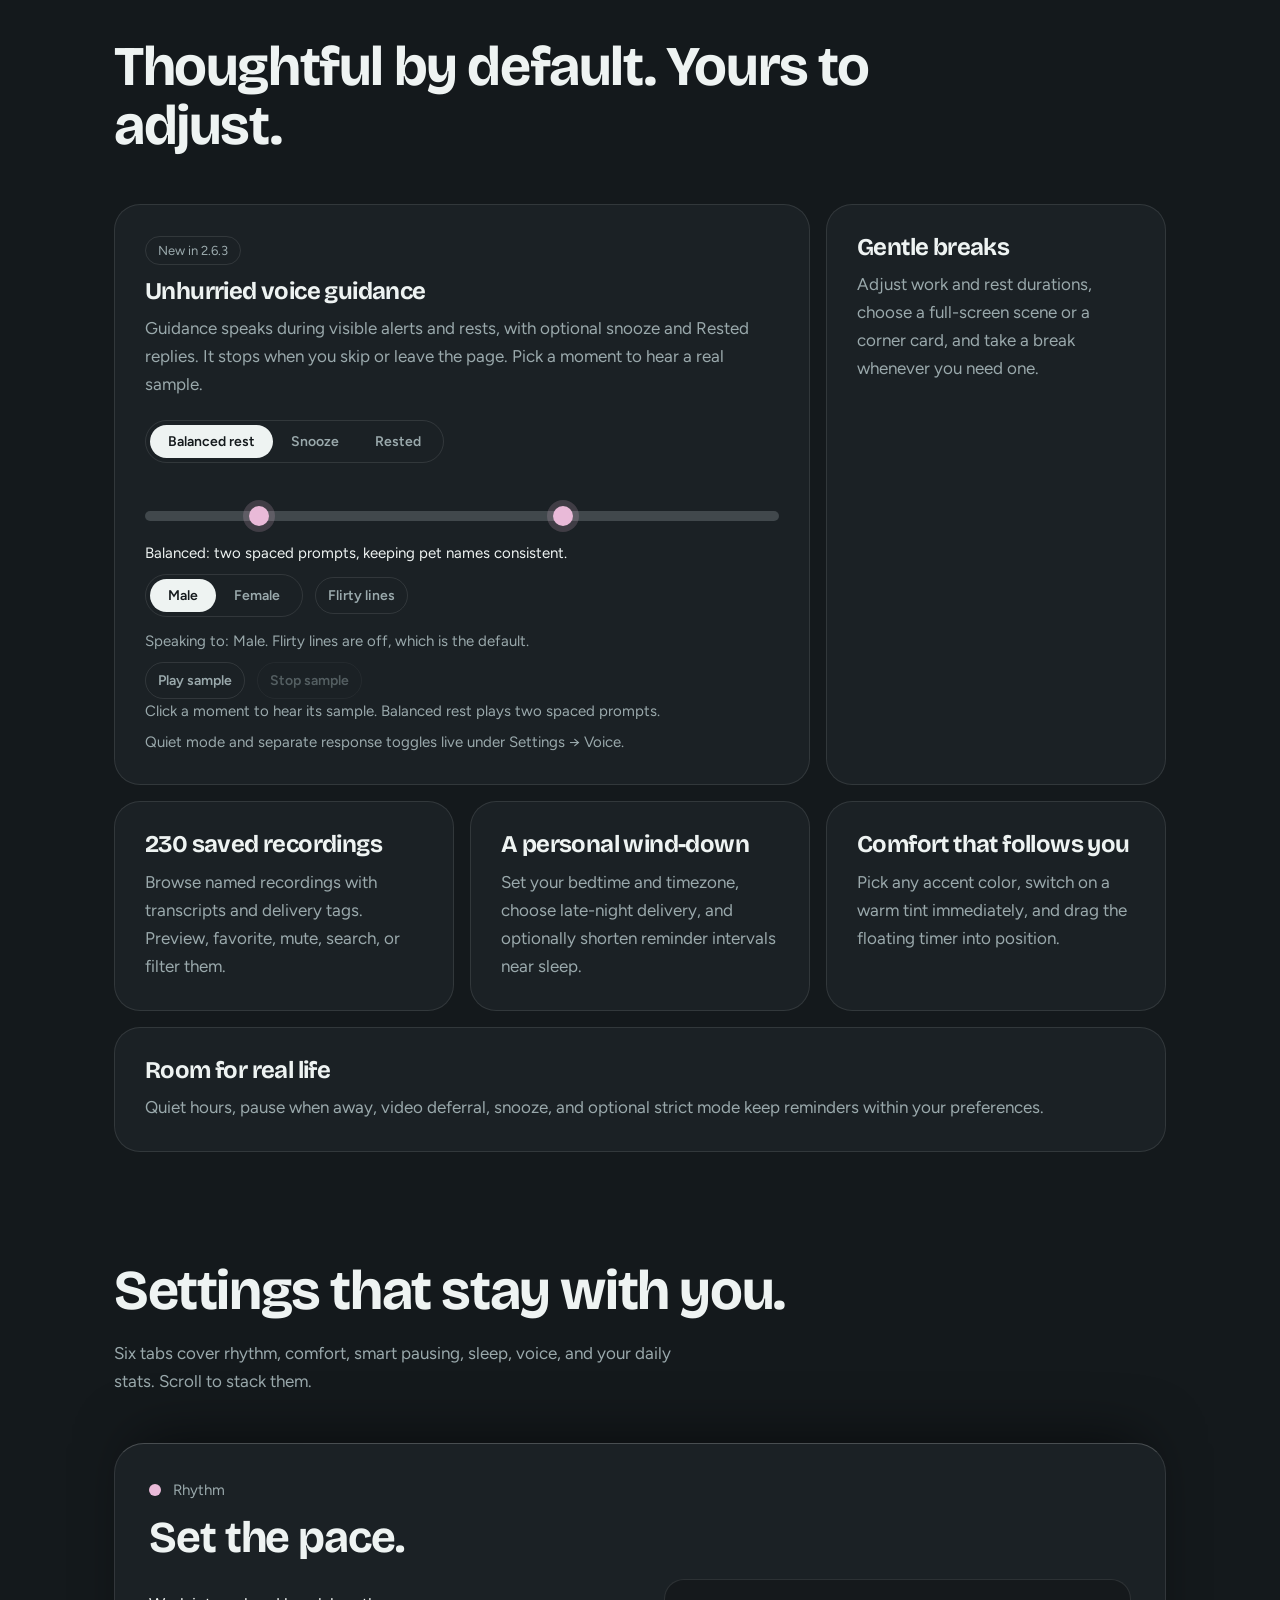
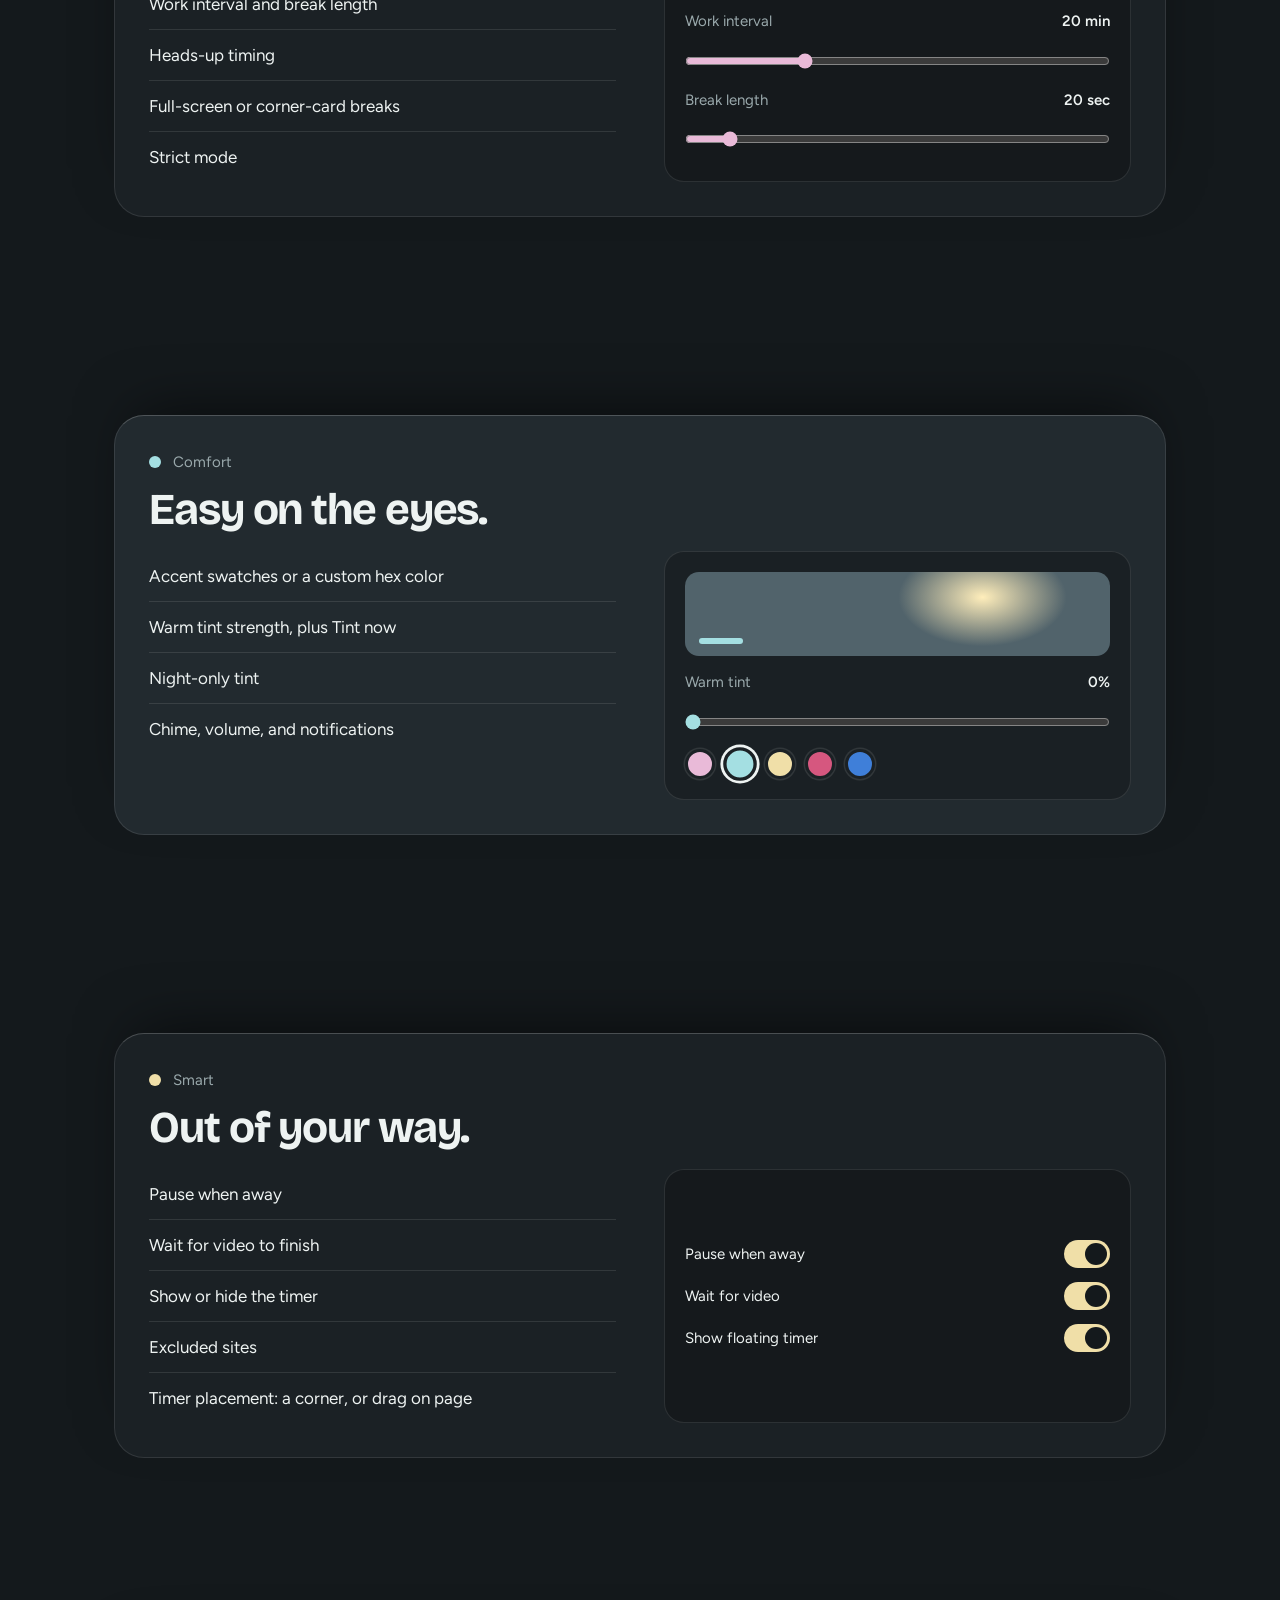
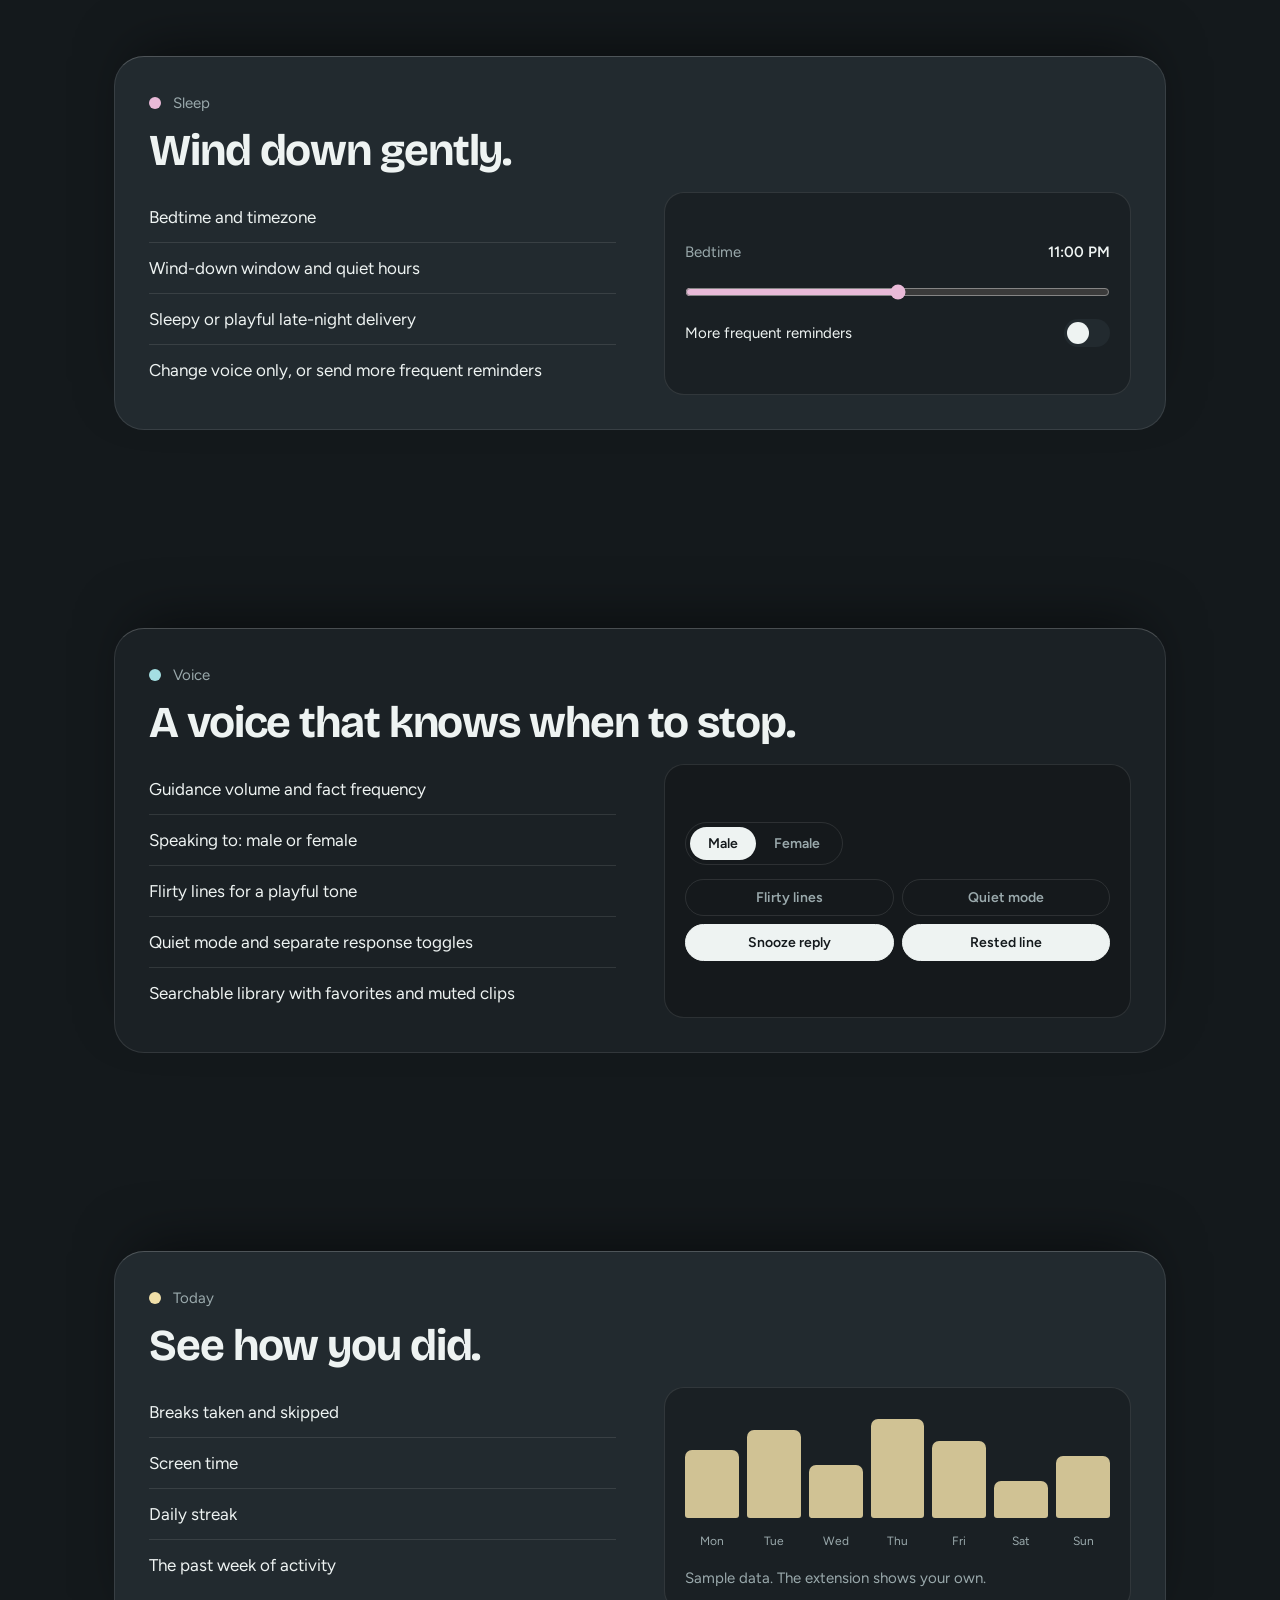
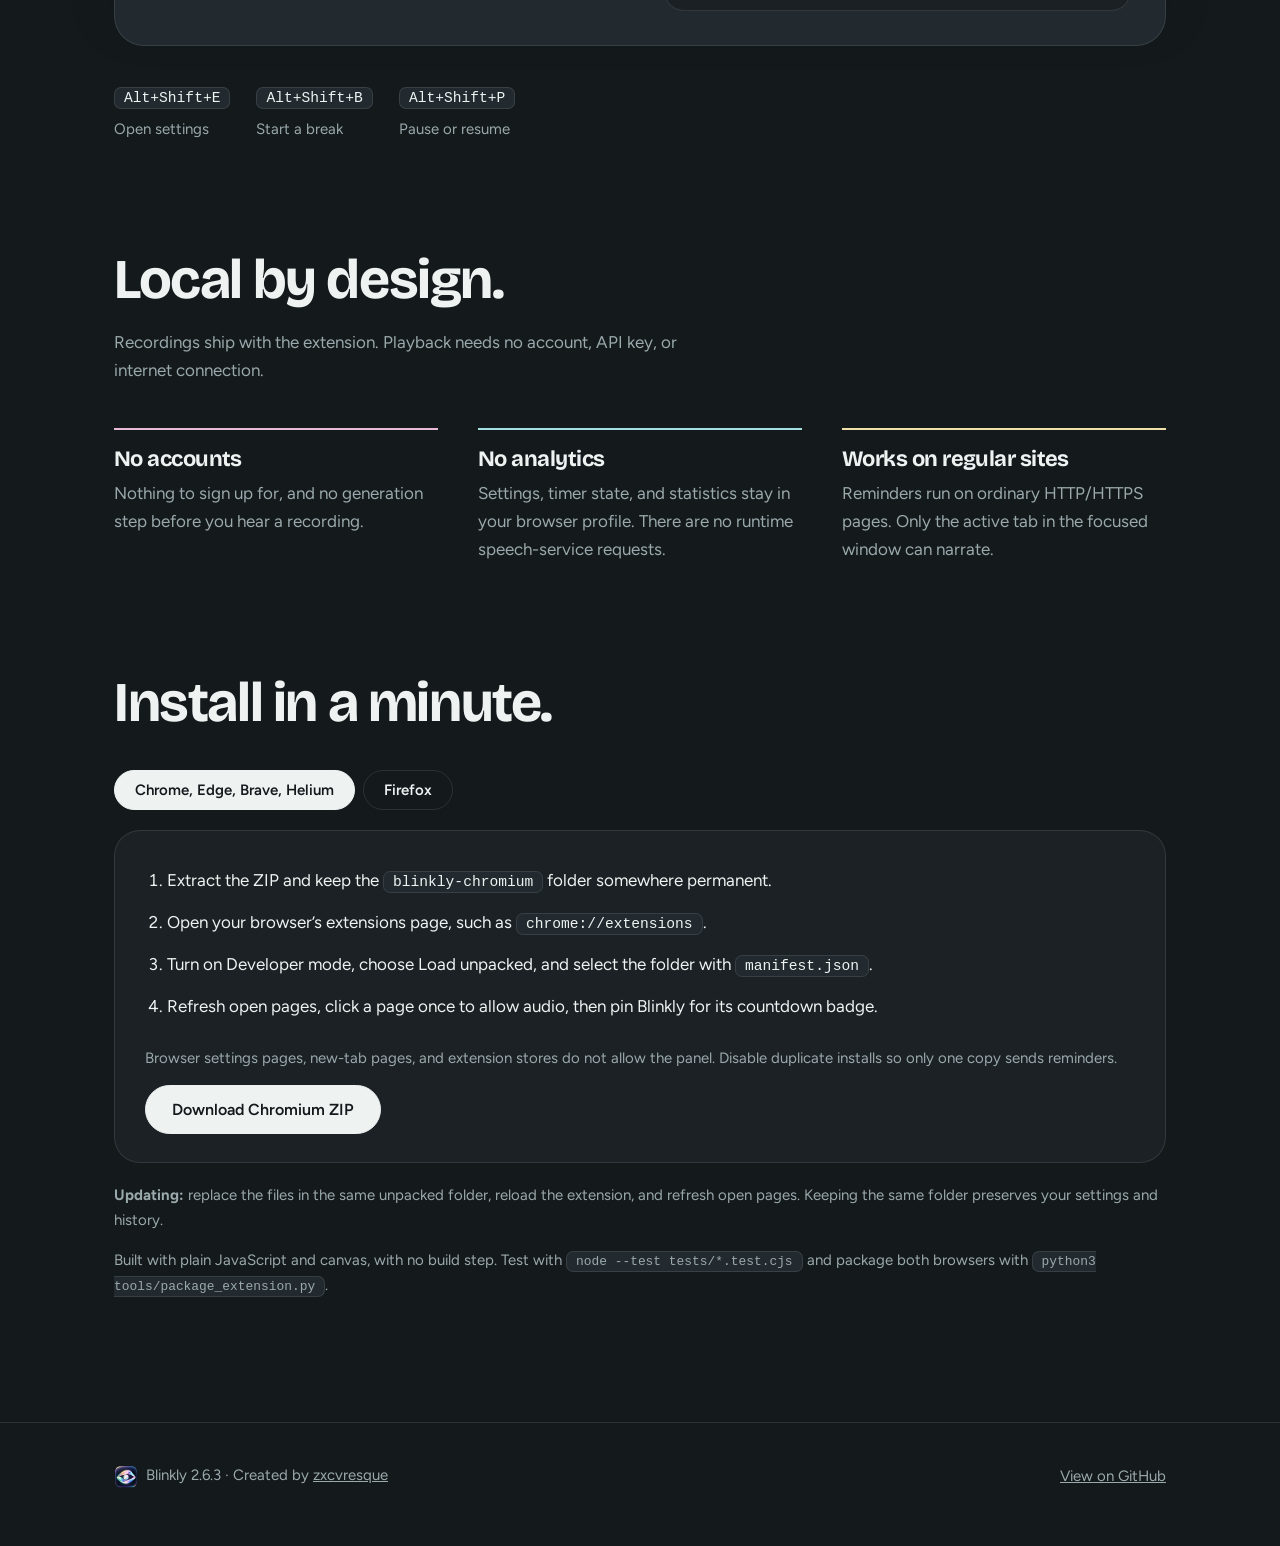
==== commit 81e0f72b: "Show responsive Blinkly launch videos on the website" ====
--- a/index.html
+++ b/index.html
@@ -106,8 +106,11 @@
 .pills{display:grid;grid-template-columns:1fr 1fr;gap:8px}
 .pill{border:1.5px solid var(--line);background:transparent;color:var(--muted);padding:9px 12px;border-radius:999px;font:600 14px Figtree;cursor:pointer;transition:.25s;text-align:center;white-space:nowrap}
 .pill:disabled{opacity:.45;cursor:default}.pill:hover{border-color:var(--muted)}.pill[aria-pressed=true]{background:var(--ink);color:#14191c;border-color:var(--ink)}
+#watch{scroll-margin-top:84px}
 .vframe{position:relative;margin:44px auto 0;width:min(var(--mw,960px),100%,calc(78svh*var(--ar,1.78)));aspect-ratio:var(--ar,1.78);border-radius:30px;padding:2px;background:var(--iri);box-shadow:0 50px 120px -40px rgba(164,223,226,.3)}
 .vframe video{display:block;width:100%;height:100%;object-fit:cover;border-radius:28px;background:var(--s1)}
+.vframe[data-layout=portrait]{--mw:440px;--ar:.5625}
+.video-error{margin-top:18px;color:var(--muted);text-align:center}
 .vctl{position:absolute;left:18px;bottom:18px;display:flex;gap:8px}
 .vctl button{backdrop-filter:blur(12px);-webkit-backdrop-filter:blur(12px);background:rgba(20,25,28,.62);color:var(--ink);border:1px solid var(--line);padding:9px 16px;border-radius:999px;font:600 14px Figtree;cursor:pointer;transition:border-color .2s}
 .vctl button:hover{border-color:var(--ink)}
@@ -191,7 +194,9 @@
 <section id="watch" style="padding-top:20px"><div class="wrap">
  <h2>See it in motion.</h2>
  <p class="lede">Plays on its own, muted, while it is on screen. Use the controls to pause or turn sound on.</p>
- <div class="vframe" id="vframe" style="--mw:440px;--ar:.5625"><video id="vid" src="design/previews/blinkly-promo.mp4" poster="design/previews/blinkly-promo-poster.png" muted loop playsinline preload="metadata" aria-label="Blinkly demo video"></video><div class="vctl"><button id="vpp">Play</button><button id="vsnd">Sound on</button></div></div>
+ <div class="vframe" id="vframe"><video id="vid" data-landscape="media/blinkly-launch-landscape.mp4" data-portrait="media/blinkly-launch-portrait.mp4" data-landscape-poster="media/blinkly-launch-landscape.jpg" data-portrait-poster="media/blinkly-launch-portrait.jpg" poster="media/blinkly-launch-landscape.jpg" muted loop playsinline preload="metadata" aria-label="Blinkly launch video"></video><div class="vctl"><button id="vpp" aria-label="Play launch video">Play</button><button id="vsnd" aria-pressed="false">Sound on</button></div></div>
+ <p class="video-error" data-video-error hidden>Video unavailable? <a href="media/blinkly-launch-landscape.mp4">Watch the landscape launch video</a> or <a href="media/blinkly-launch-portrait.mp4">watch the portrait version</a>.</p>
+ <noscript><p><a href="media/blinkly-launch-landscape.mp4">Watch the launch video</a> · <a href="media/blinkly-launch-portrait.mp4">Portrait version</a></p></noscript>
 </div></section>
 
 <section style="padding-top:20px"><div class="wrap">
@@ -247,6 +252,7 @@
 <footer><div class="wrap"><span><img src="assets/blinkly-logo.png" alt="">Blinkly 2.6.3 · Created by <a href="https://github.com/zxcvresque">zxcvresque</a></span><a href="https://github.com/zxcvresque/blinkly">View on GitHub</a></div></footer>
 
 <script src="landing-voice-samples.js"></script>
+<script src="landing-launch-video.js"></script>
 <script>
 (function(){
 var $=function(s,r){return(r||document).querySelector(s)},$$=function(s,r){return(r||document).querySelectorAll(s)};
@@ -294,19 +300,13 @@
  $('#sample-status').textContent=message[state.phase]||'';
  if(state.clip){$('#sample-transcript').textContent=state.clip.transcript;$('#sample-transcript').hidden=false}
 }});
-function playSample(){if(vid&&!vid.paused){man=true;vid.pause()}samplePlayer.play(sampleMoment,G,FL)}
+function playSample(){if(launchVideo)launchVideo.pause();samplePlayer.play(sampleMoment,G,FL)}
 $('#sample-replay').onclick=playSample;
 $('#sample-stop').onclick=function(){samplePlayer.stop()};
 addEventListener('pagehide',function(){samplePlayer.stop()});
 document.addEventListener('visibilitychange',function(){if(document.hidden)samplePlayer.stop()});
-// The same recorded demo keeps its actual aspect ratio on every screen.
-var vid=$('#vid'),vf=$('#vframe'),vs=$('#watch'),man=false,pp=$('#vpp'),sn=$('#vsnd');
-vid.addEventListener('loadedmetadata',function(){if(vid.videoWidth)vf.style.setProperty('--ar',vid.videoWidth/vid.videoHeight)});
-vid.onerror=function(){vs.hidden=true};
-vid.onplay=vid.onpause=function(){pp.textContent=vid.paused?'Play':'Pause';if(!vid.paused)samplePlayer.stop()};
-pp.onclick=function(){if(vid.paused){man=false;vid.play().catch(function(){})}else{man=true;vid.pause()}};
-sn.onclick=function(){vid.muted=!vid.muted;sn.textContent=vid.muted?'Sound on':'Sound off'};
-if(!rm)new IntersectionObserver(function(en){en.forEach(function(x){if(x.isIntersecting){if(!man)vid.play().catch(function(){})}else vid.pause()})},{threshold:.4}).observe(vf);
+// Load the portrait launch on mobile and landscape launch on larger screens.
+var launchVideo=BlinklyLaunchVideo.create({video:$('#vid'),frame:$('#vframe'),section:$('#watch'),playButton:$('#vpp'),soundButton:$('#vsnd'),media:matchMedia('(max-width: 820px)'),reducedMotion:rm,onPlay:function(){samplePlayer.stop()}});
 // spotlight
 $$('.tile').forEach(function(t){t.addEventListener('pointermove',function(e){var r=t.getBoundingClientRect();t.style.setProperty('--mx',e.clientX-r.left+'px');t.style.setProperty('--my',e.clientY-r.top+'px')})});
 // logo follow
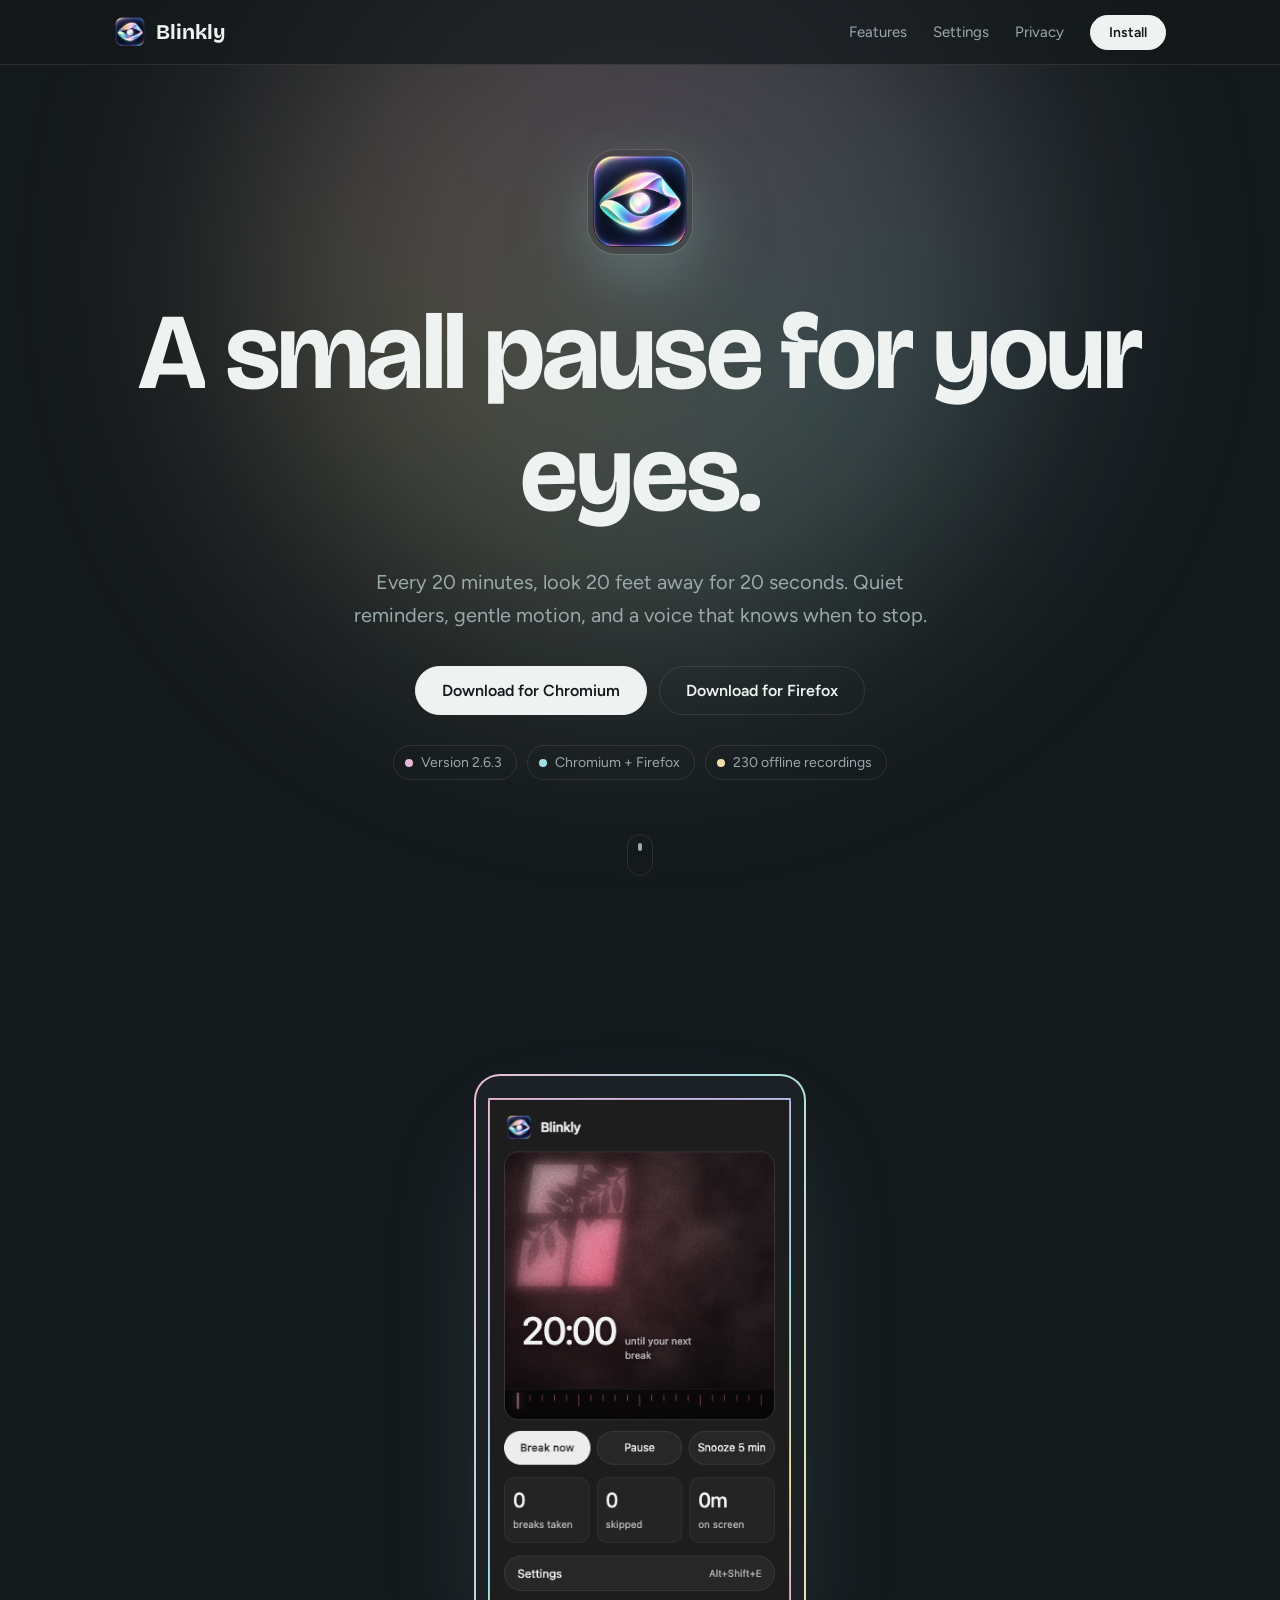
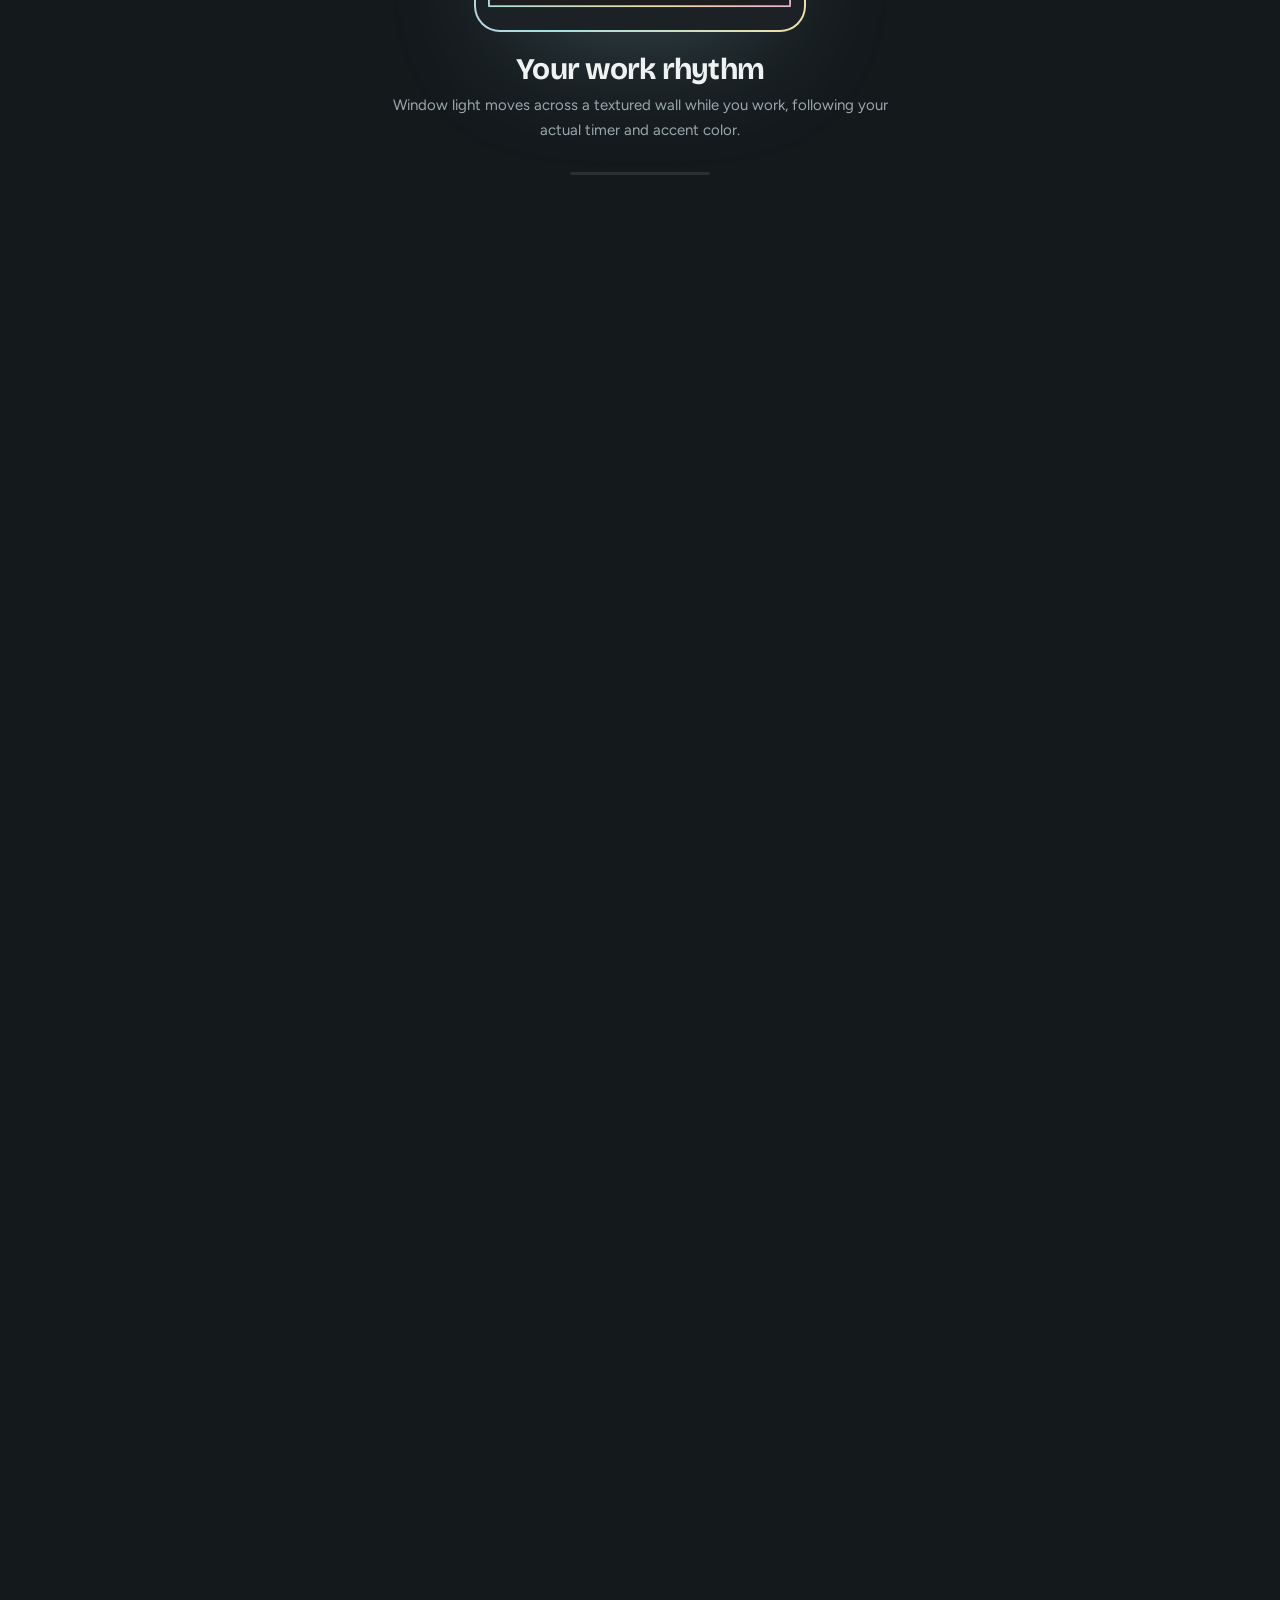
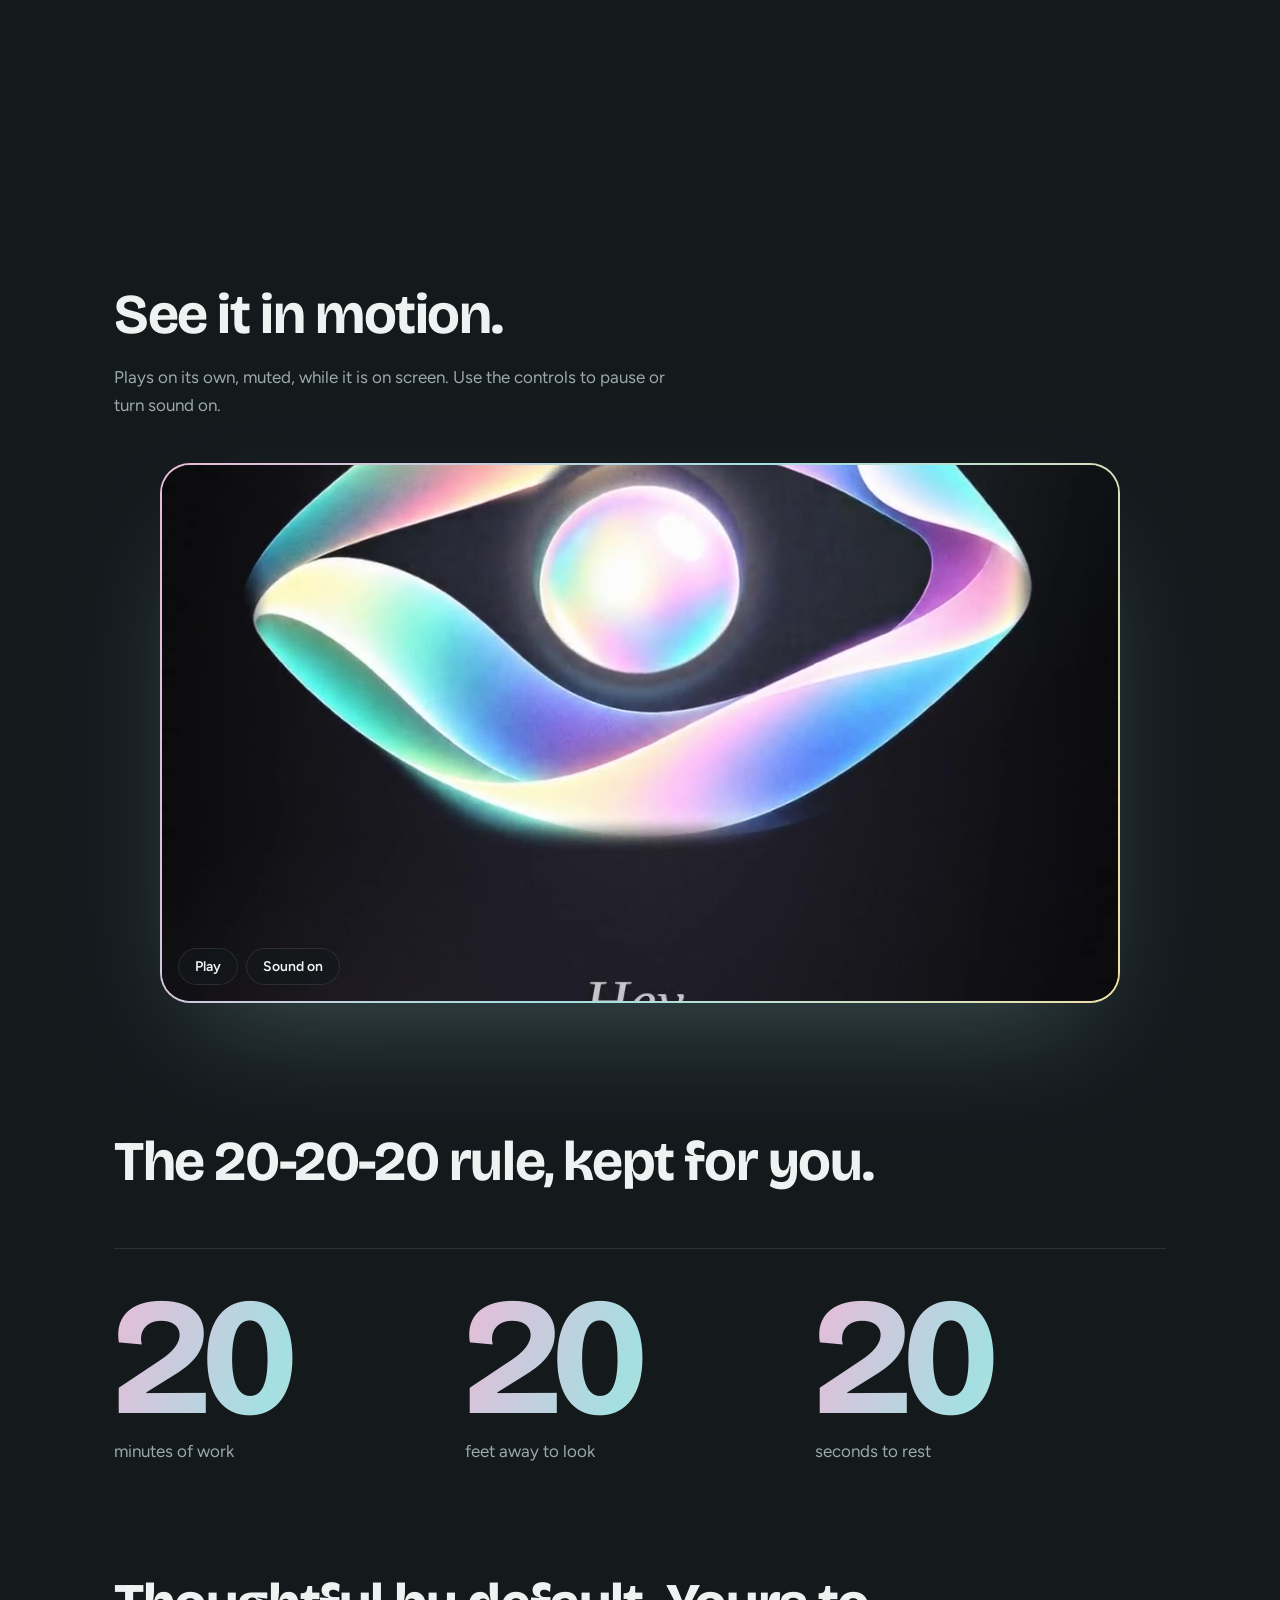
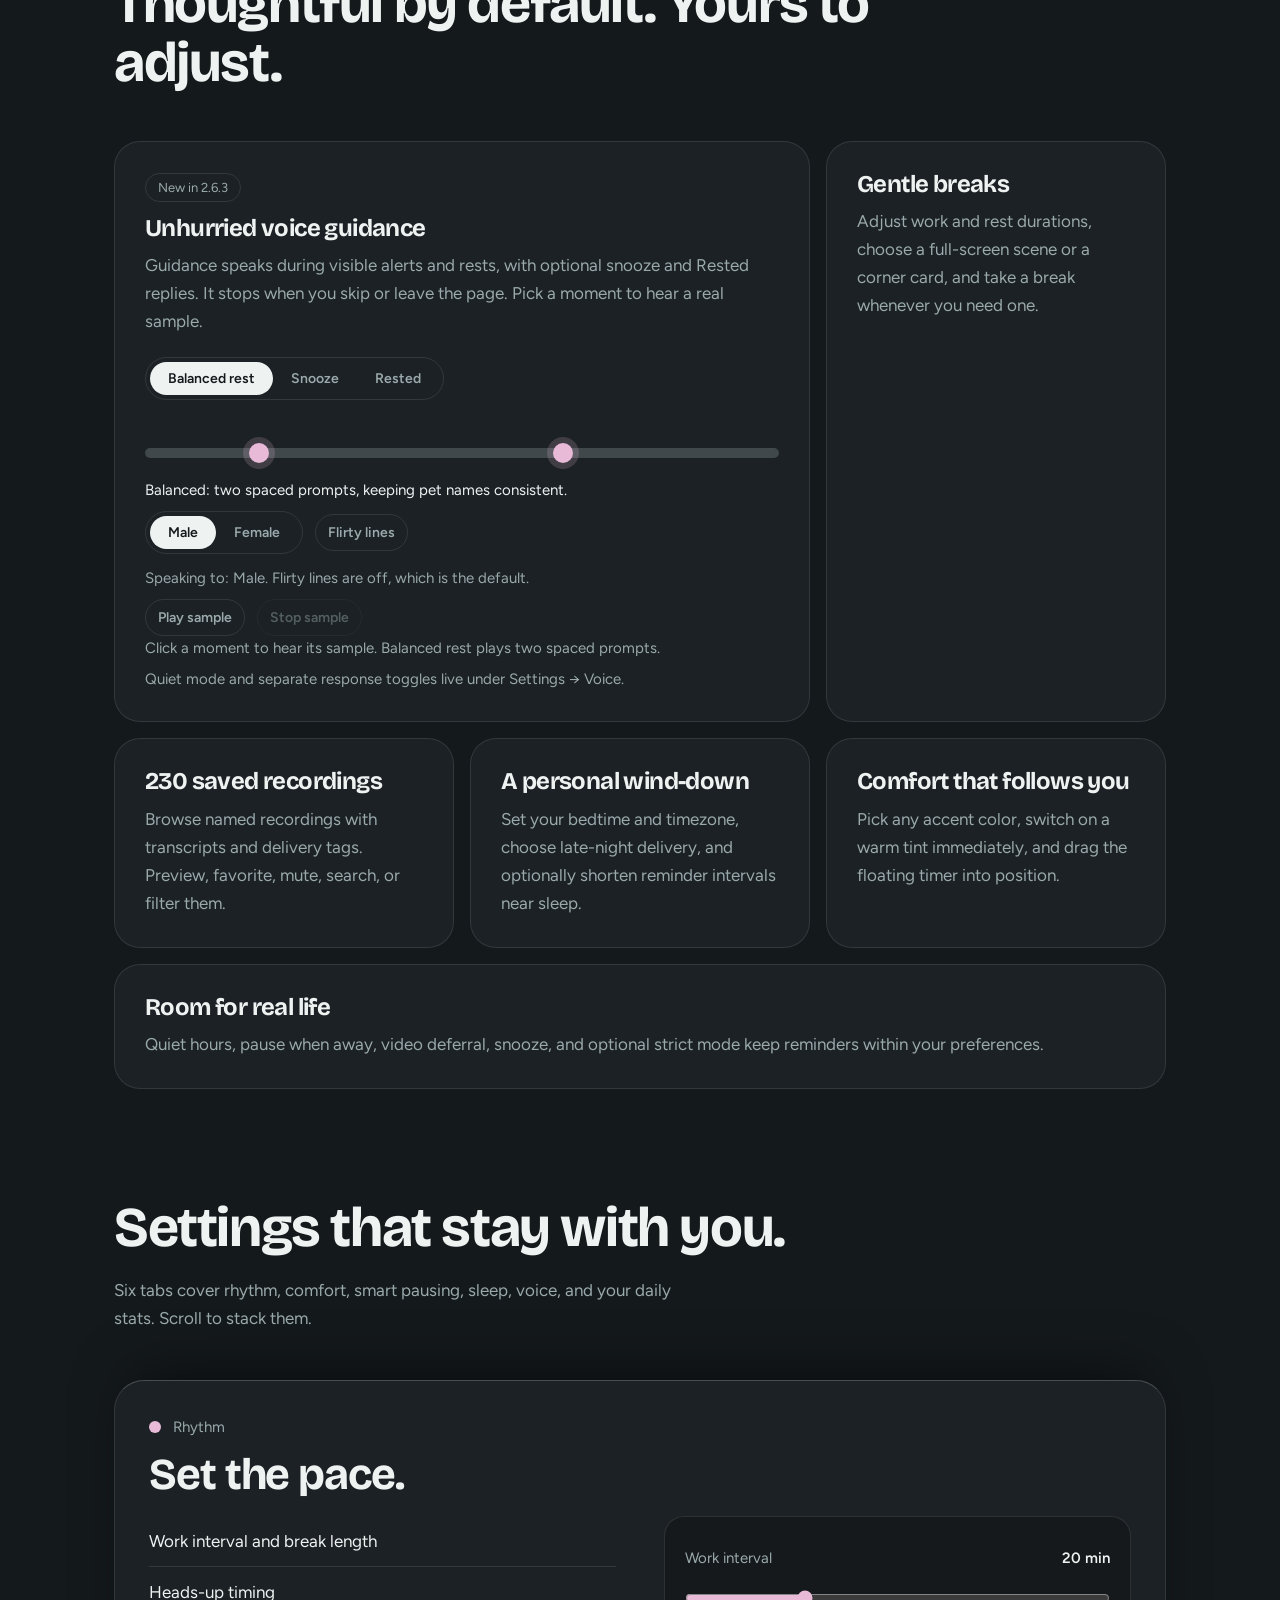
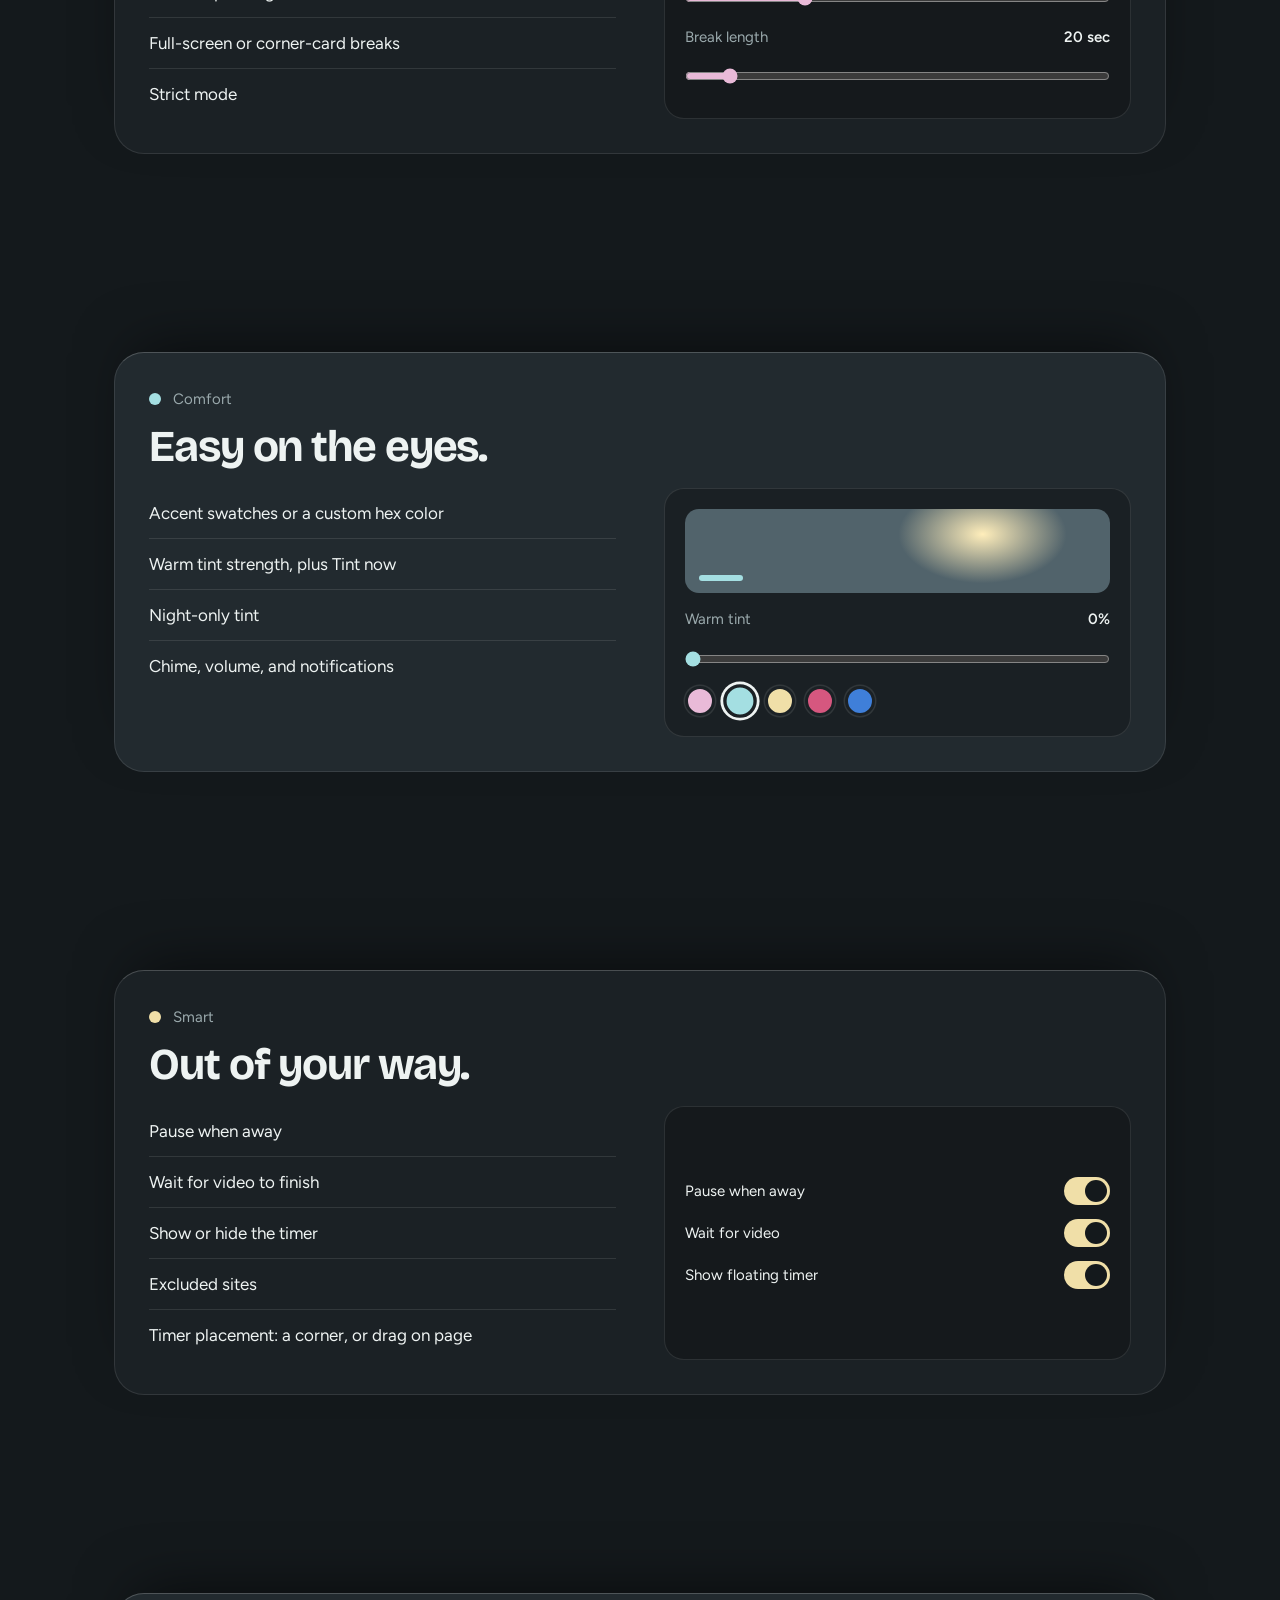
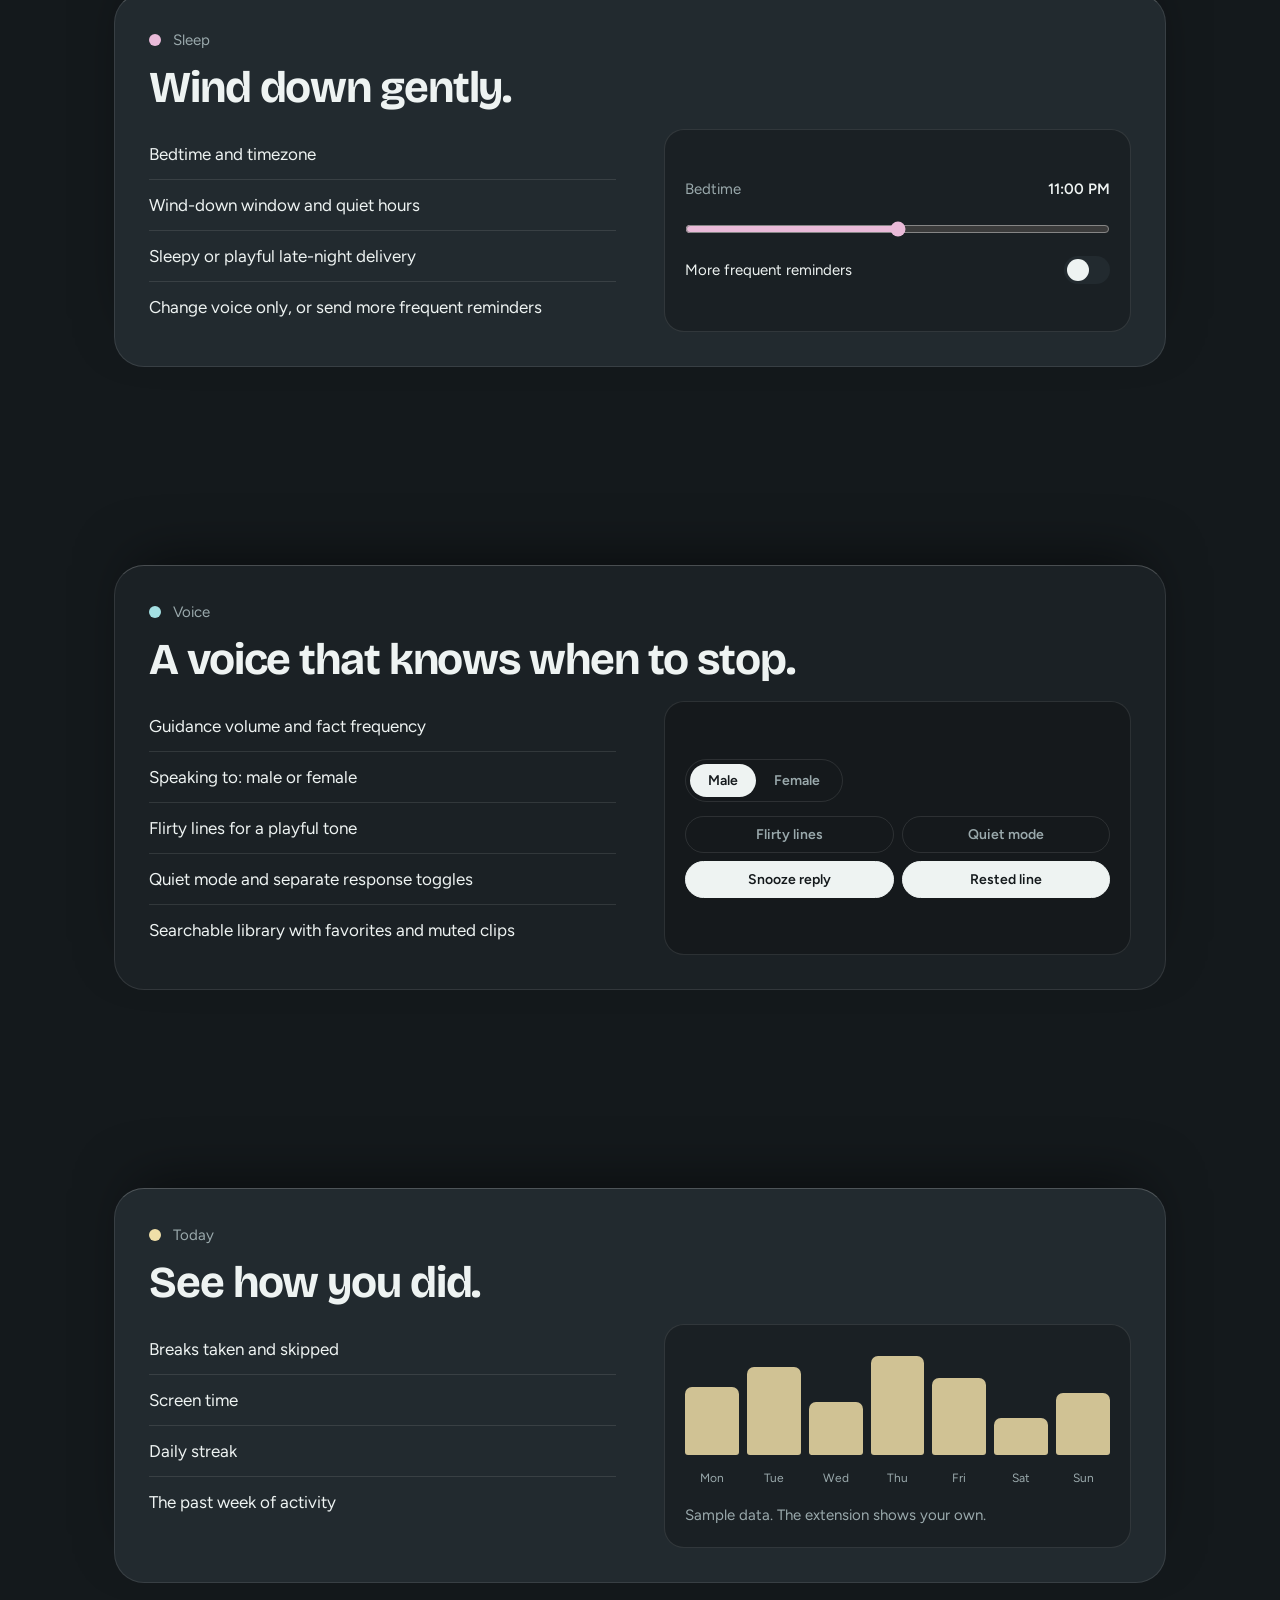
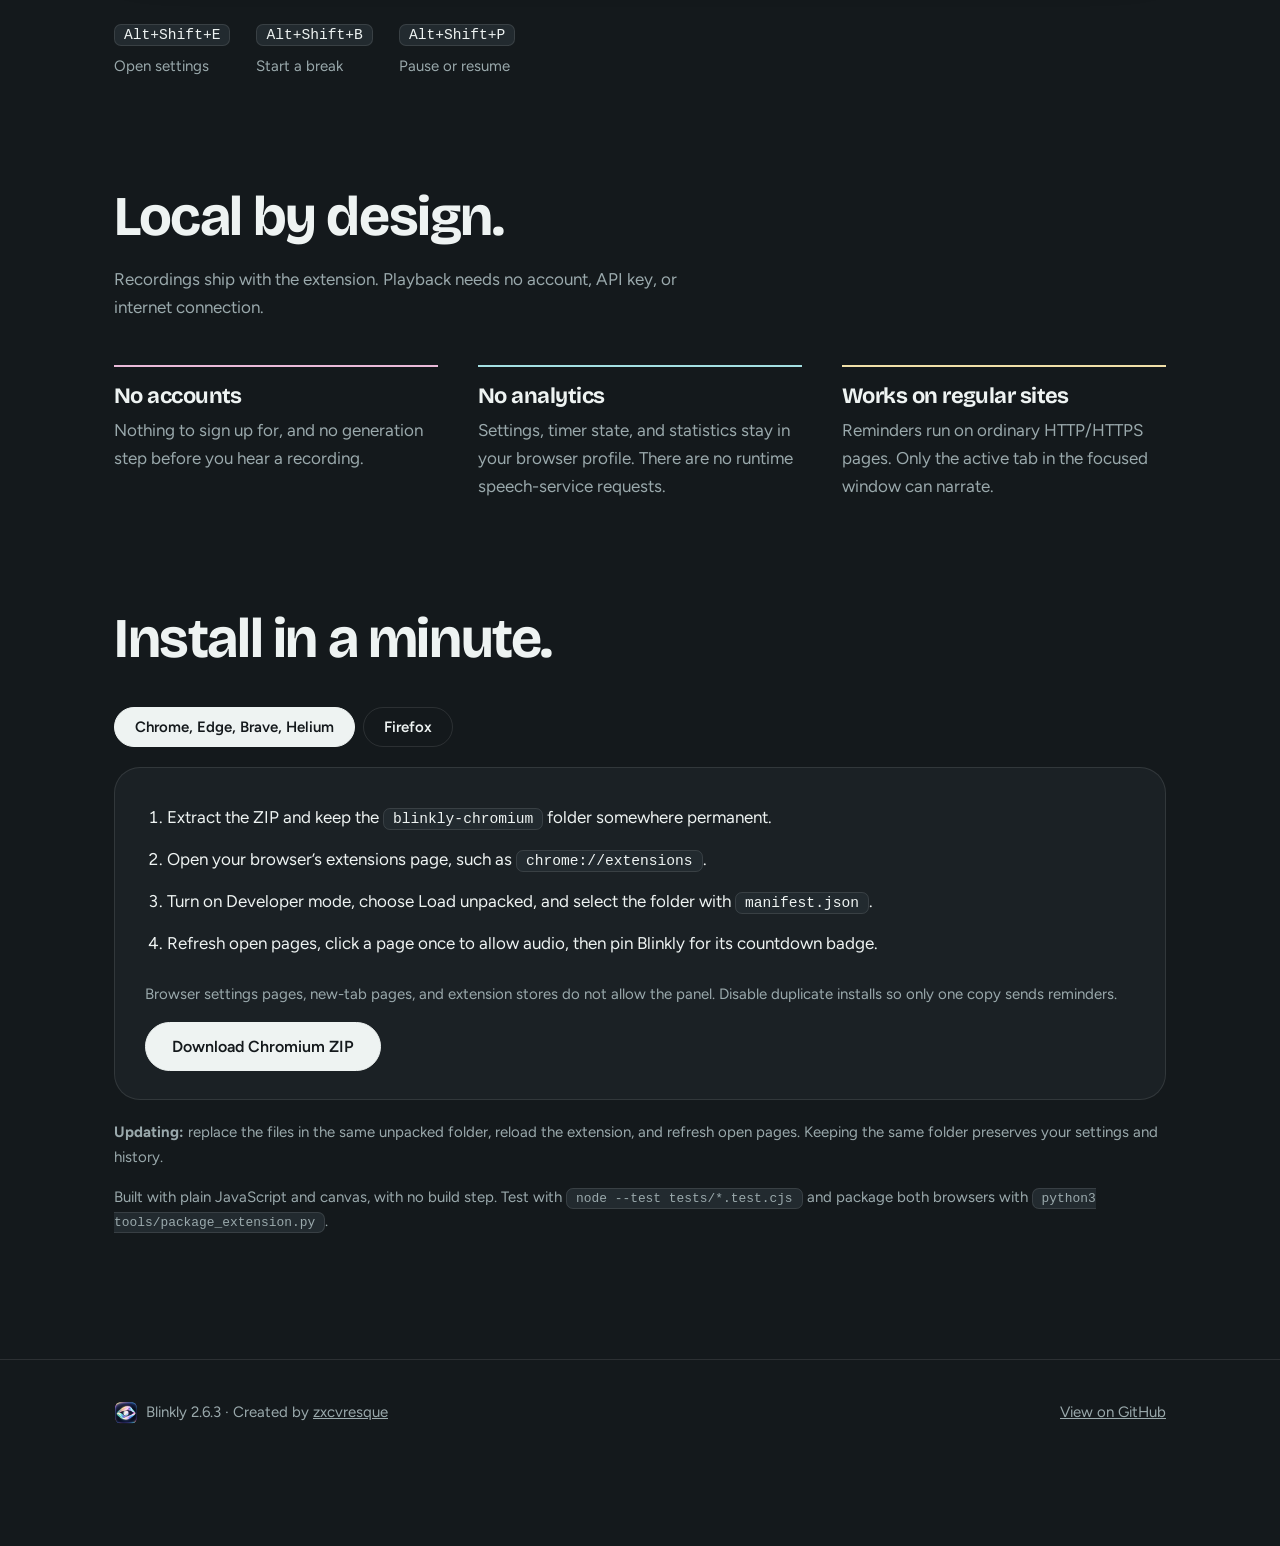
==== commit 96d17306: "Use a branded Blinkly thumbnail for shared links" ====
--- a/index.html
+++ b/index.html
@@ -13,8 +13,16 @@
 <meta property="og:title" content="Blinkly – A small pause for your eyes">
 <meta property="og:description" content="Calm eye-break reminders, offline voice guidance, and animated rest scenes for Chromium and Firefox.">
 <meta property="og:url" content="https://zxcvresque.github.io/blinkly/">
-<meta property="og:image" content="https://zxcvresque.github.io/blinkly/design/previews/mist-end.png">
+<meta property="og:image" content="https://zxcvresque.github.io/blinkly/media/blinkly-share-card-v1.png">
+<meta property="og:image:width" content="1200">
+<meta property="og:image:height" content="630">
+<meta property="og:image:type" content="image/png">
+<meta property="og:image:alt" content="Blinkly's iridescent eye logo. A small pause for your eyes.">
 <meta name="twitter:card" content="summary_large_image">
+<meta name="twitter:title" content="Blinkly – A small pause for your eyes">
+<meta name="twitter:description" content="Gentle eye care for your browser. Calm reminders, voice guidance, and animated rest scenes.">
+<meta name="twitter:image" content="https://zxcvresque.github.io/blinkly/media/blinkly-share-card-v1.png">
+<meta name="twitter:image:alt" content="Blinkly's iridescent eye logo. A small pause for your eyes.">
 <link rel="preconnect" href="https://fonts.googleapis.com">
 <link href="https://fonts.googleapis.com/css2?family=Bricolage+Grotesque:opsz,wght@12..96,500;12..96,700&family=Figtree:wght@400;500;600&display=swap" rel="stylesheet">
 <style>
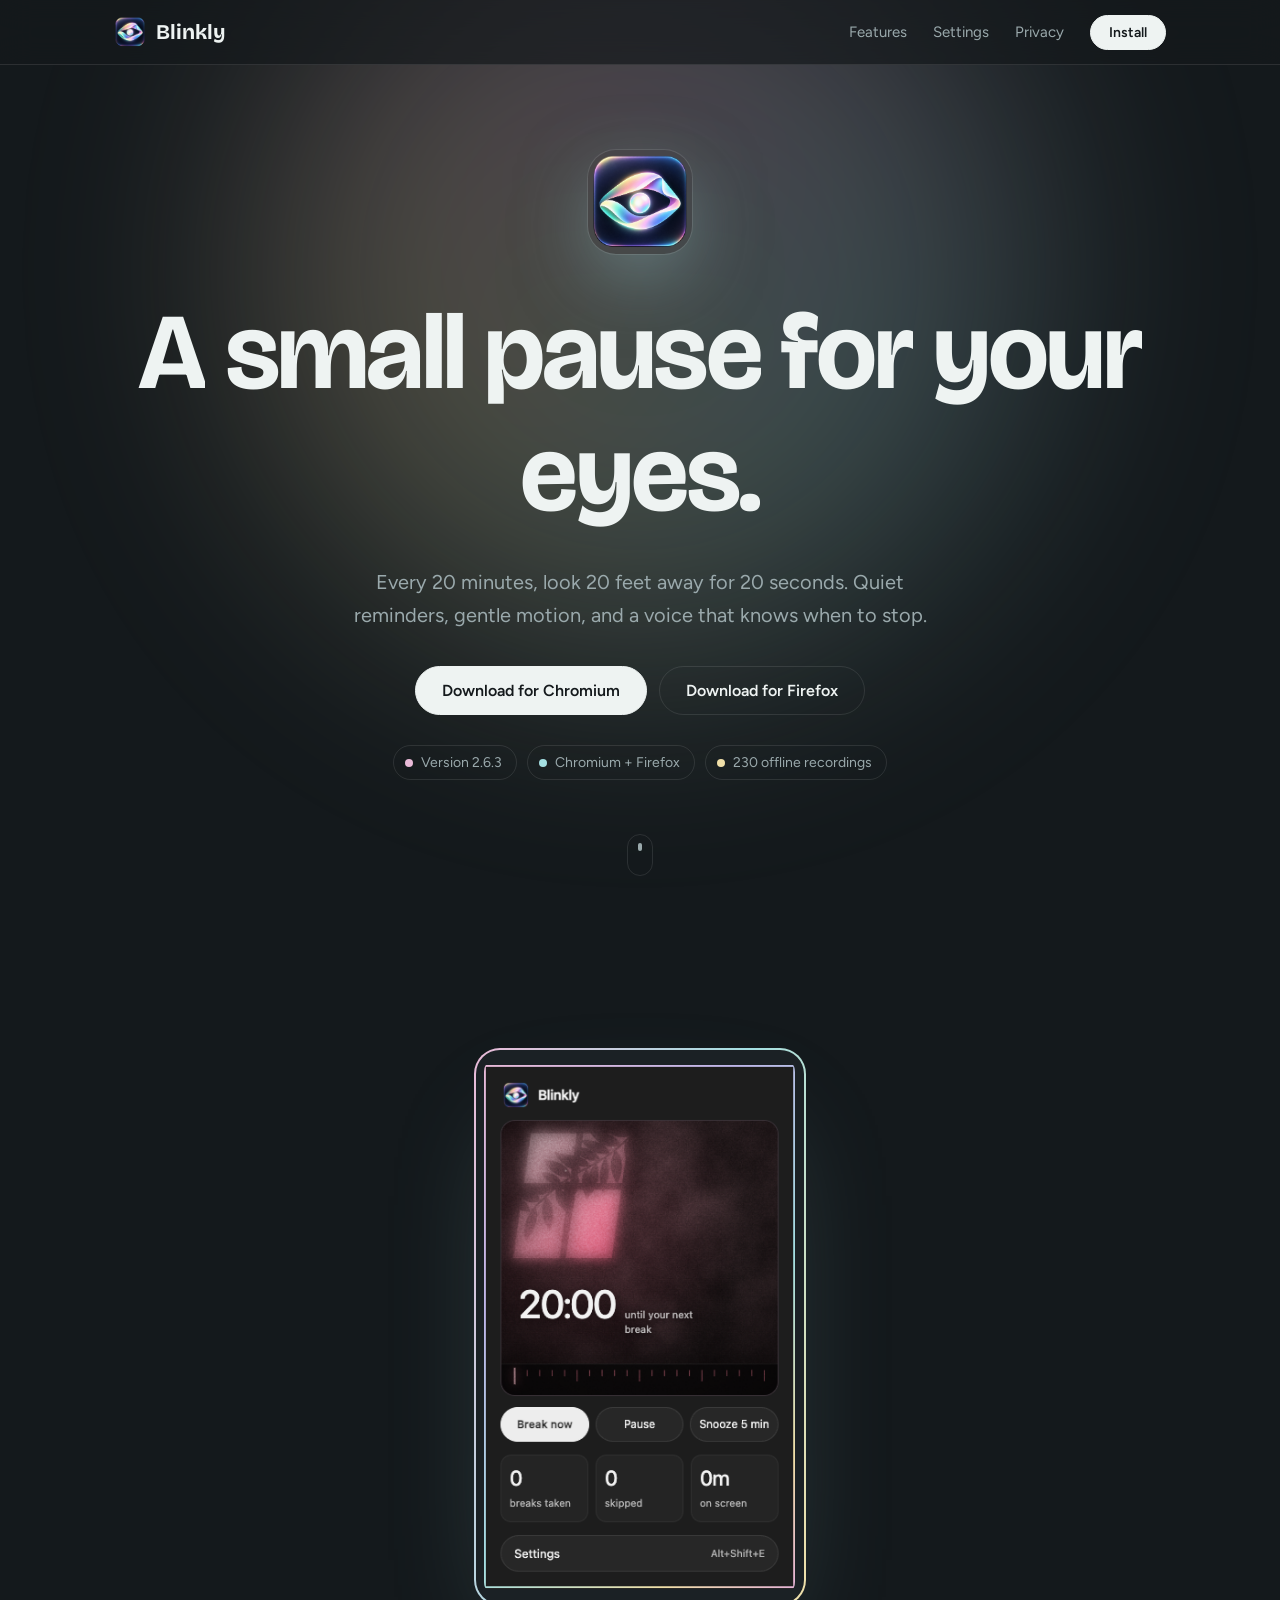
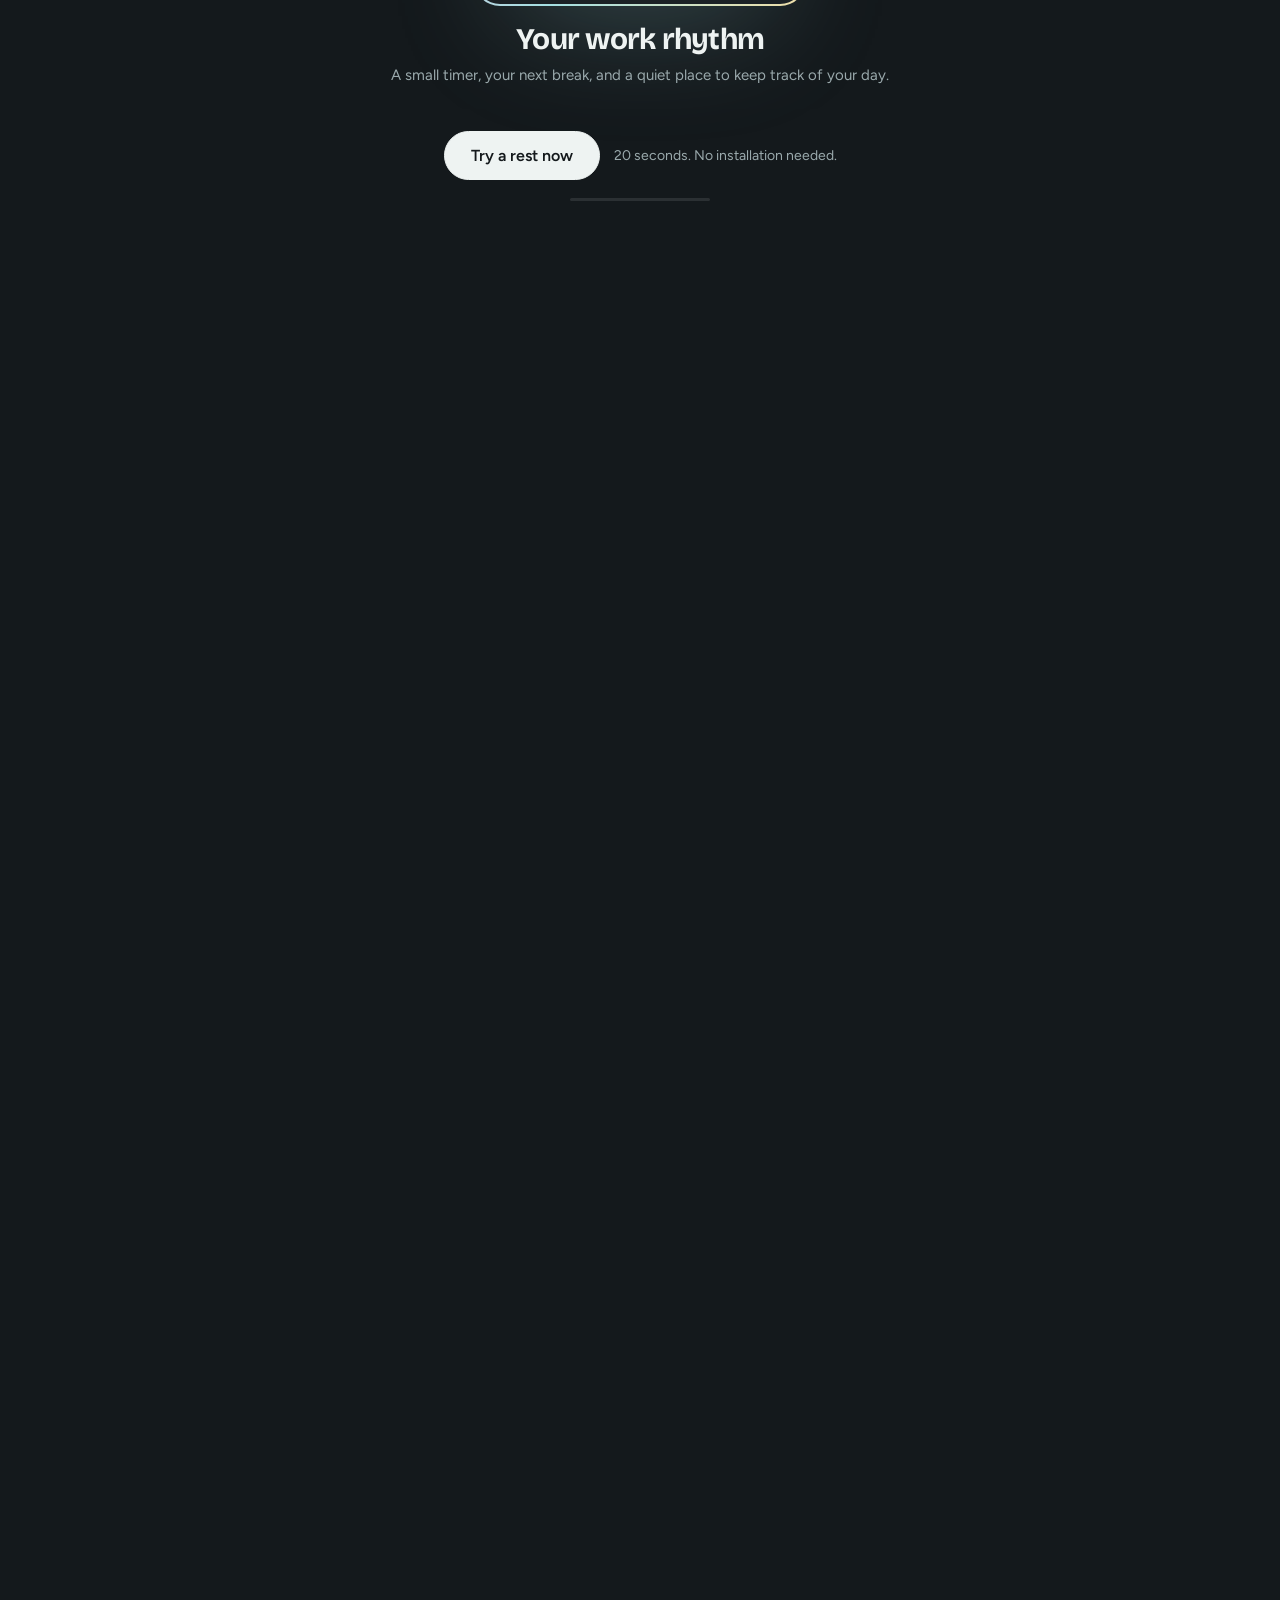
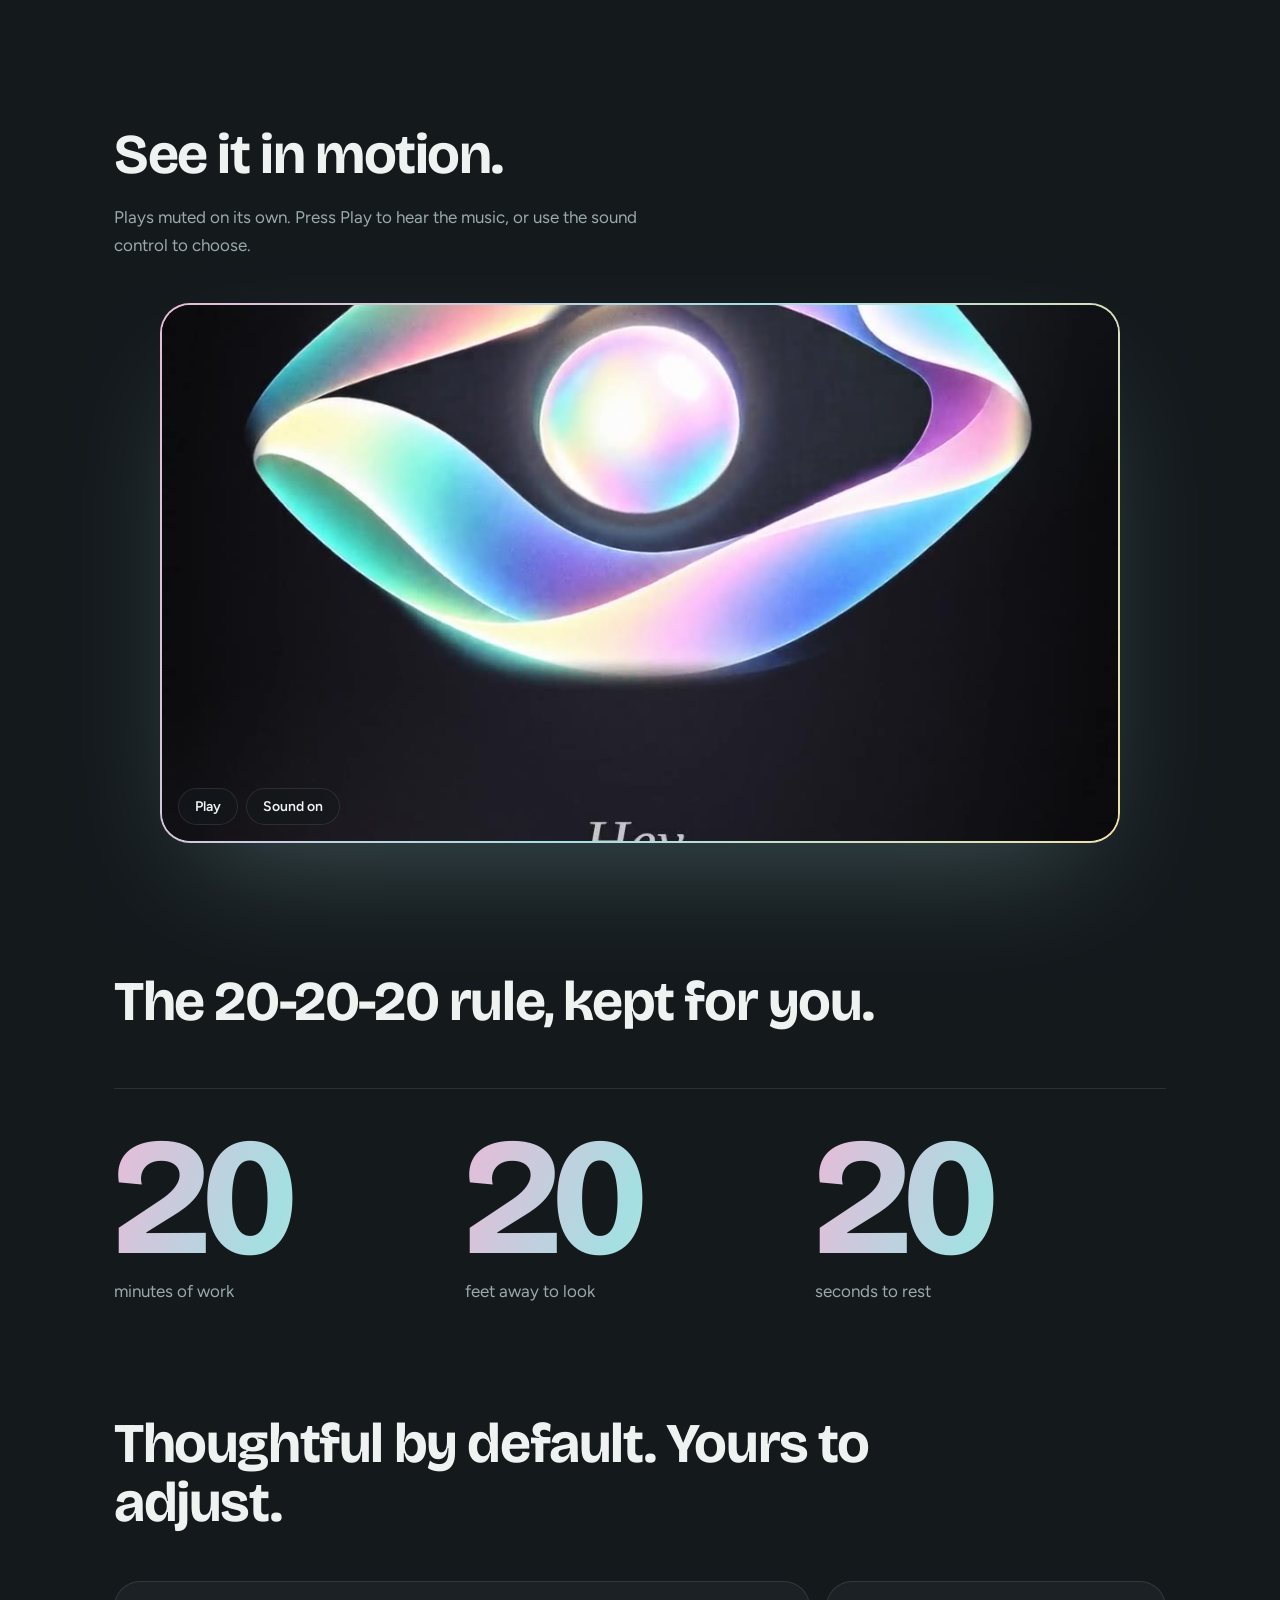
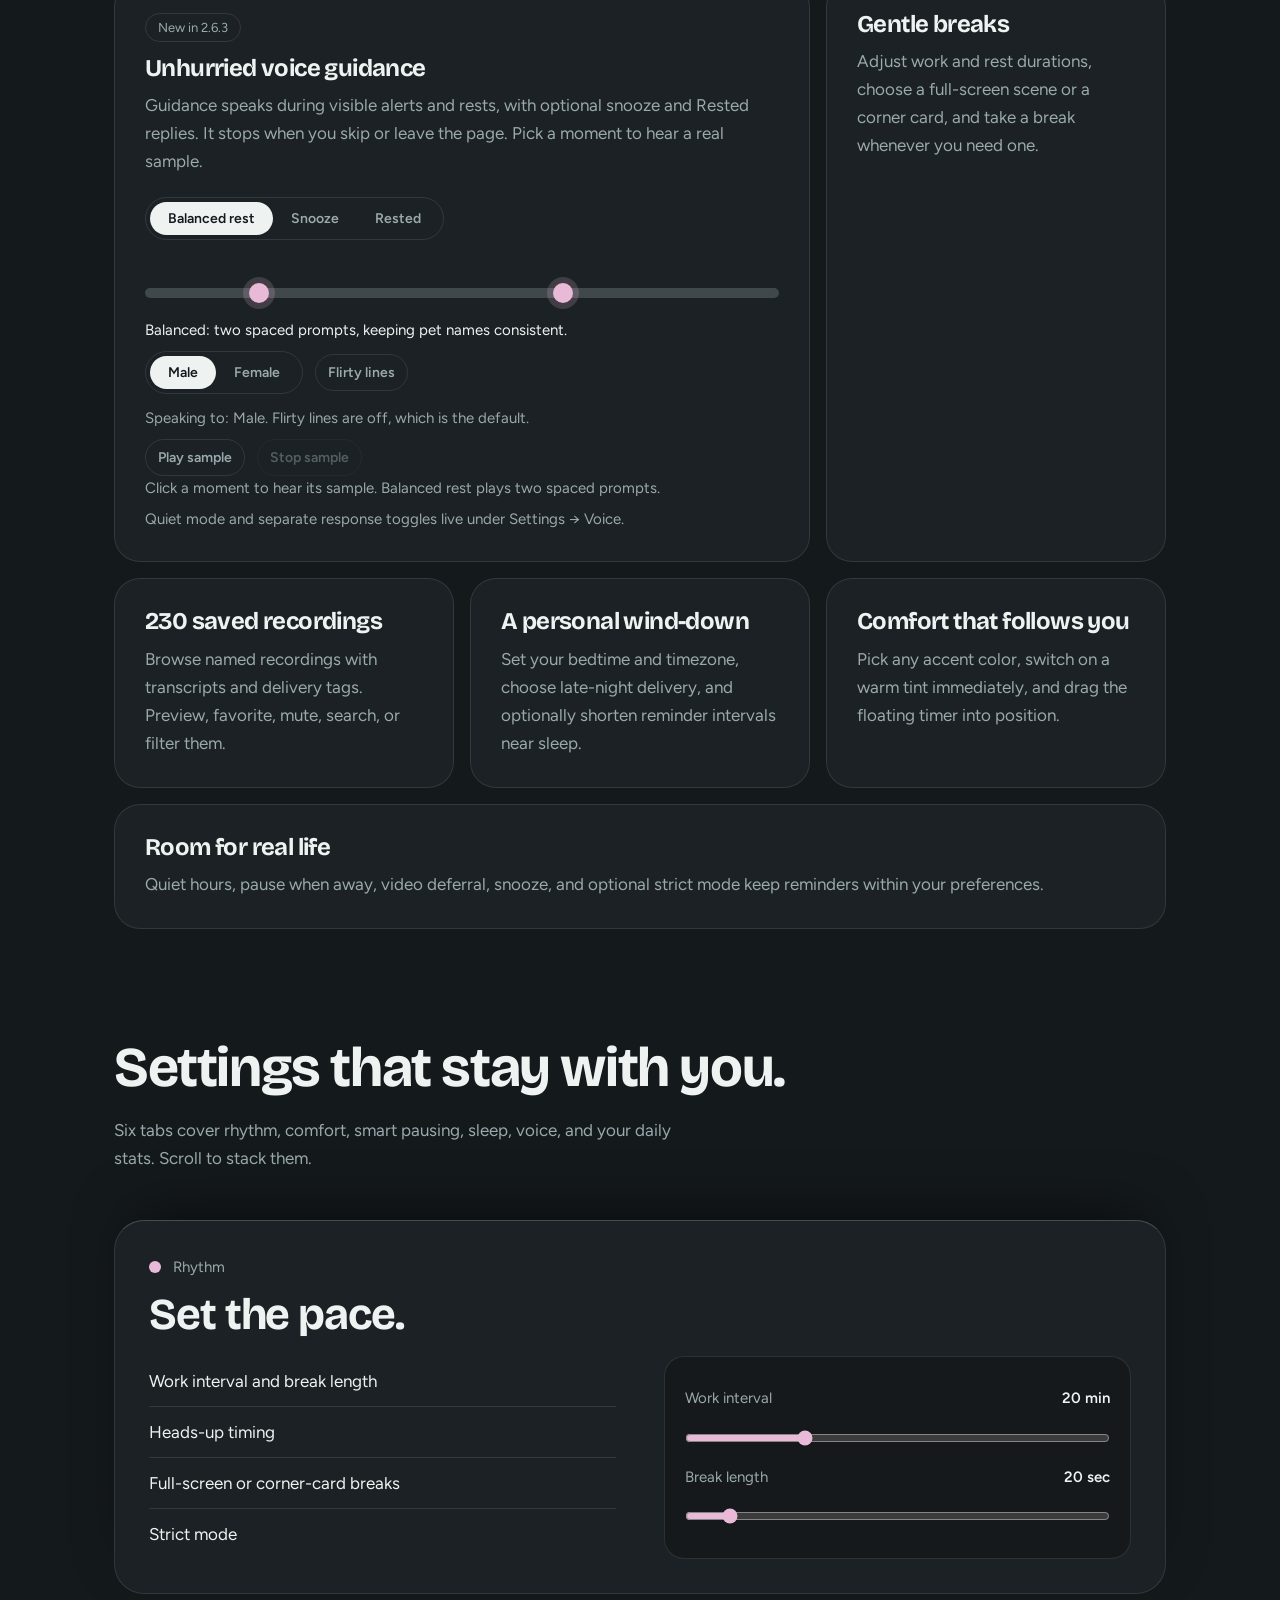
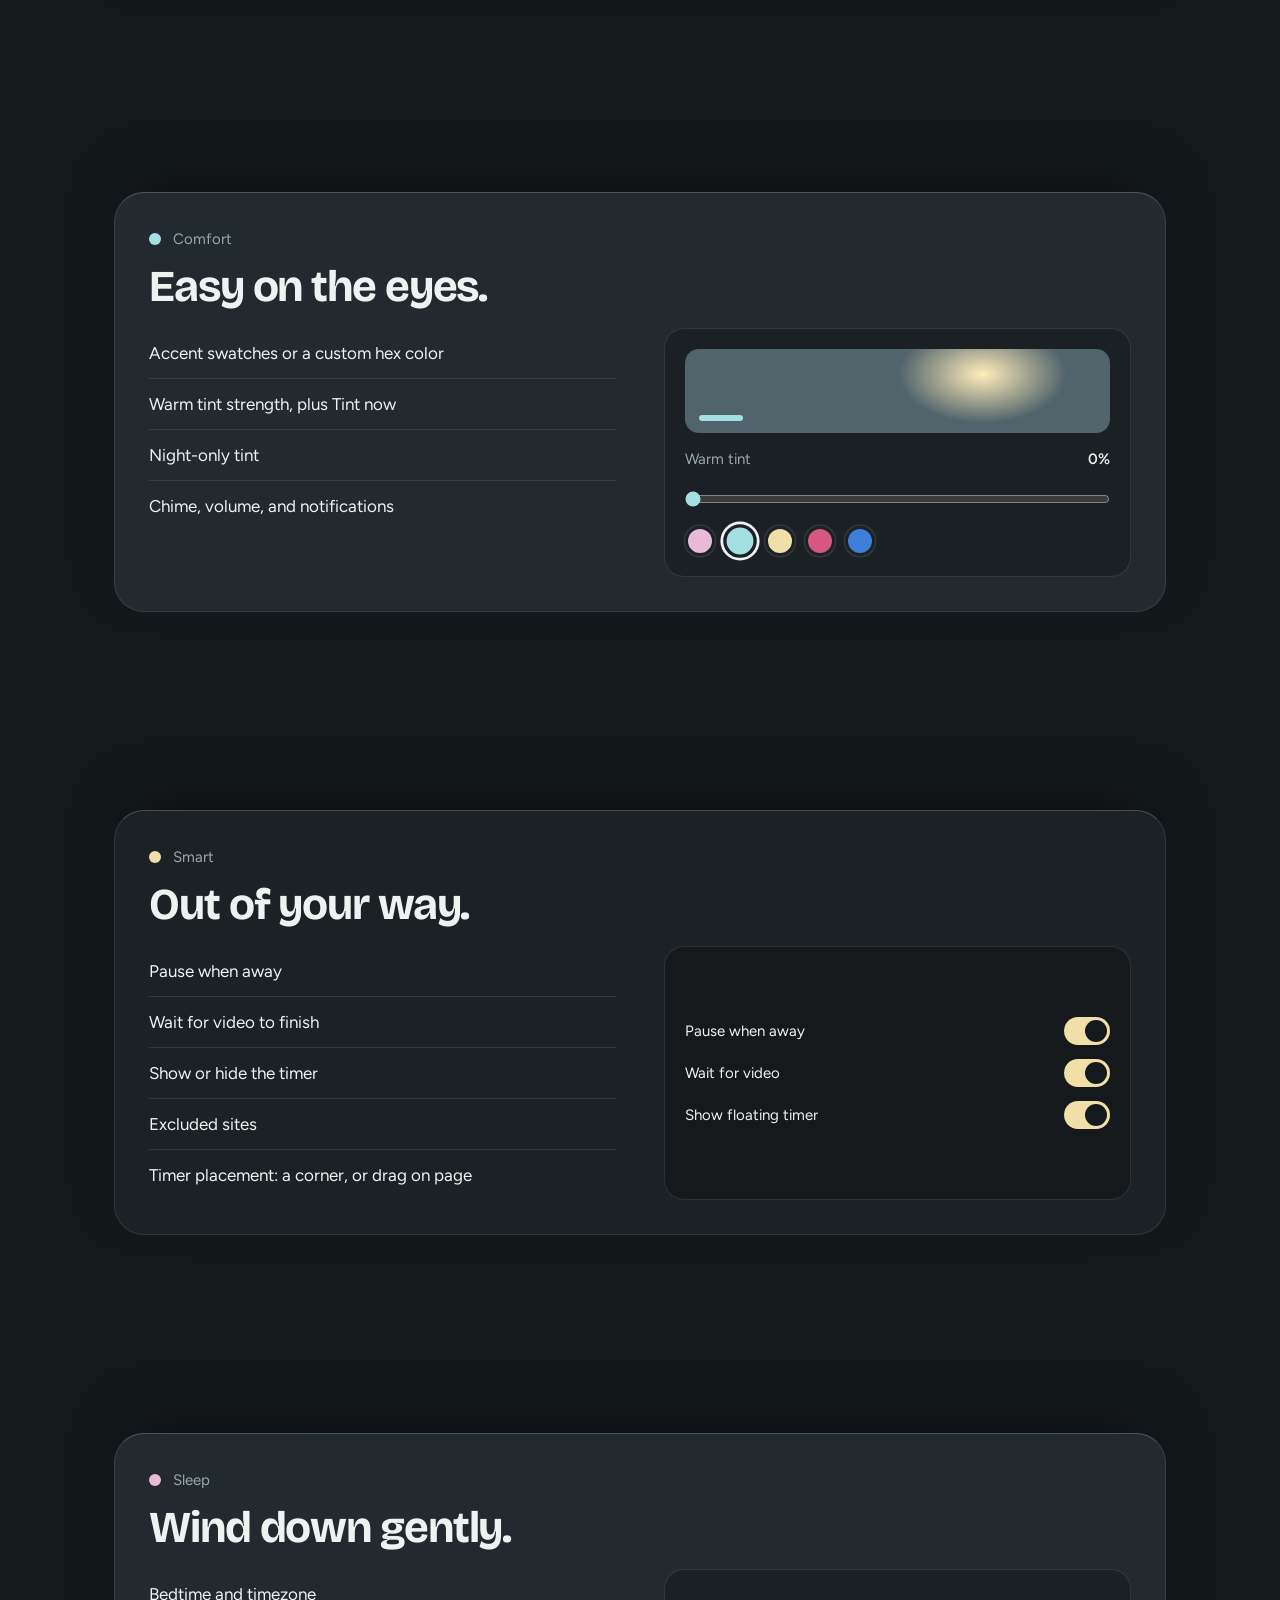
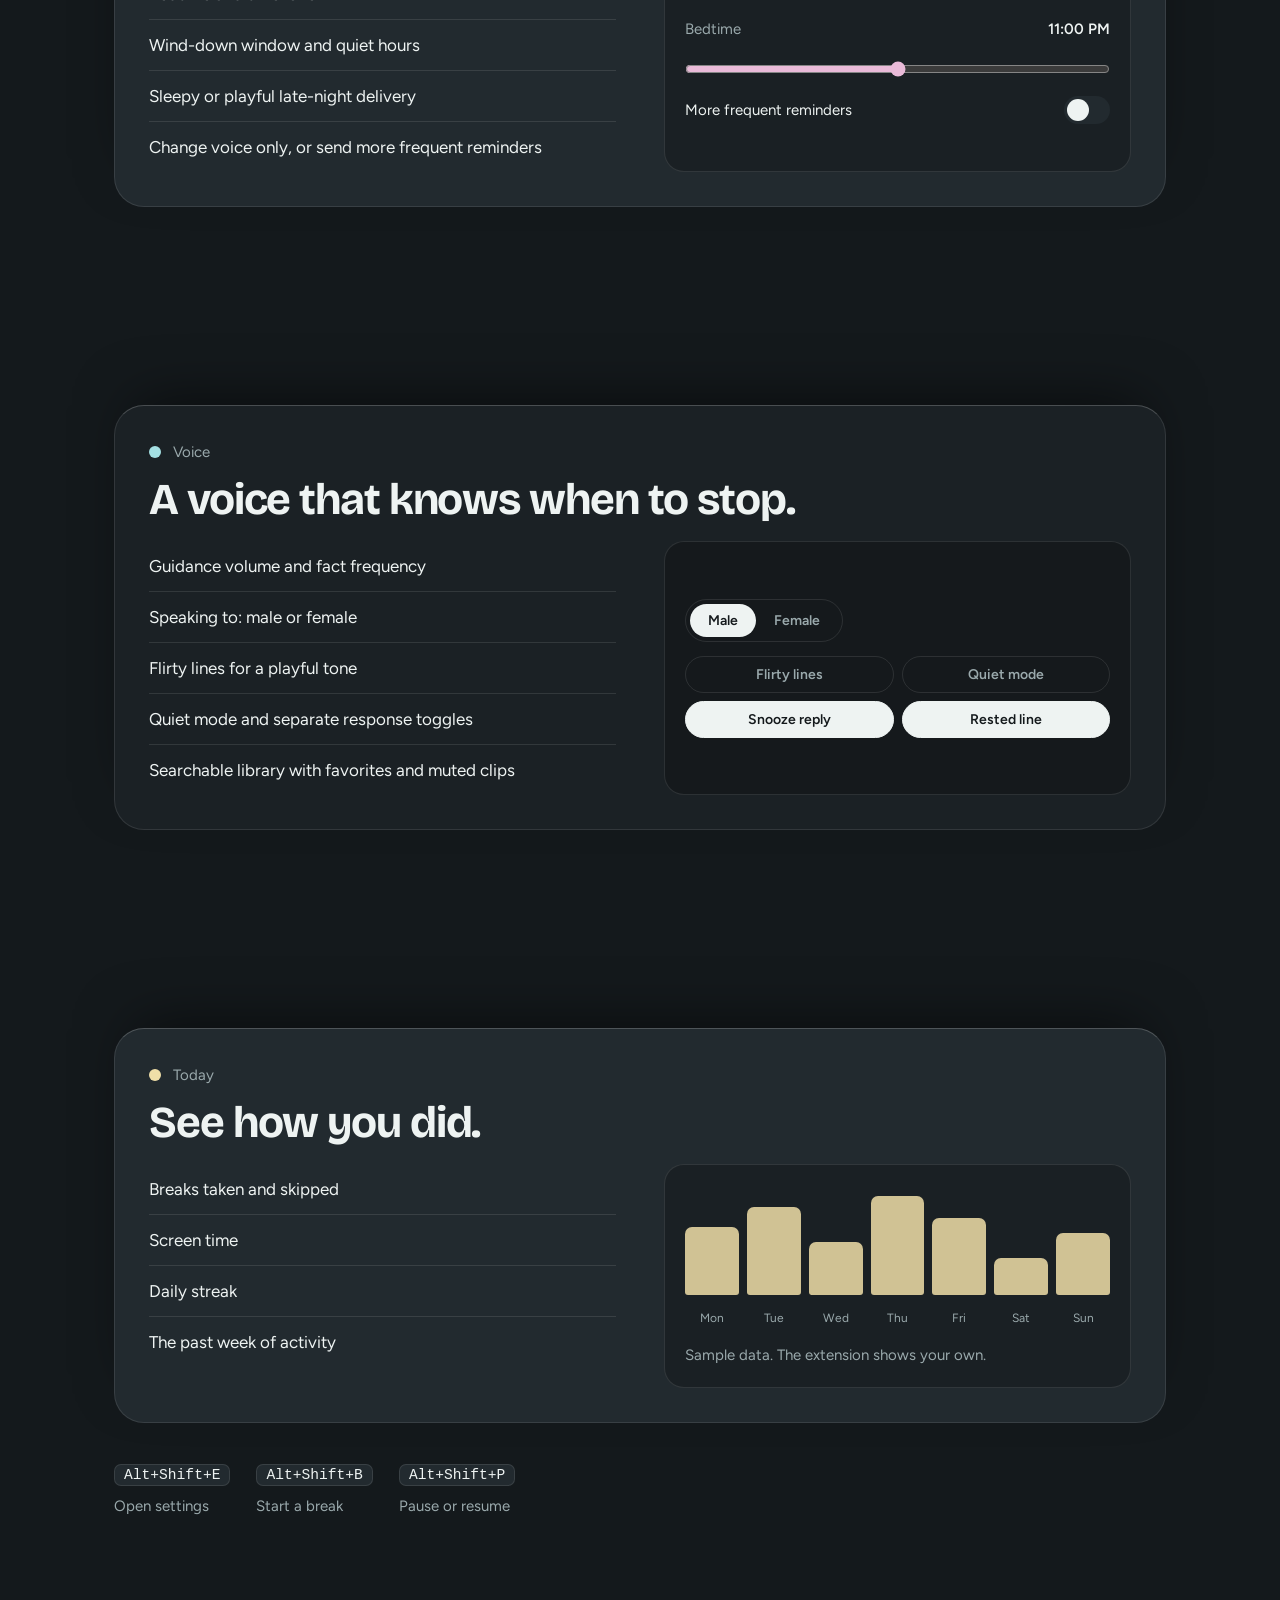
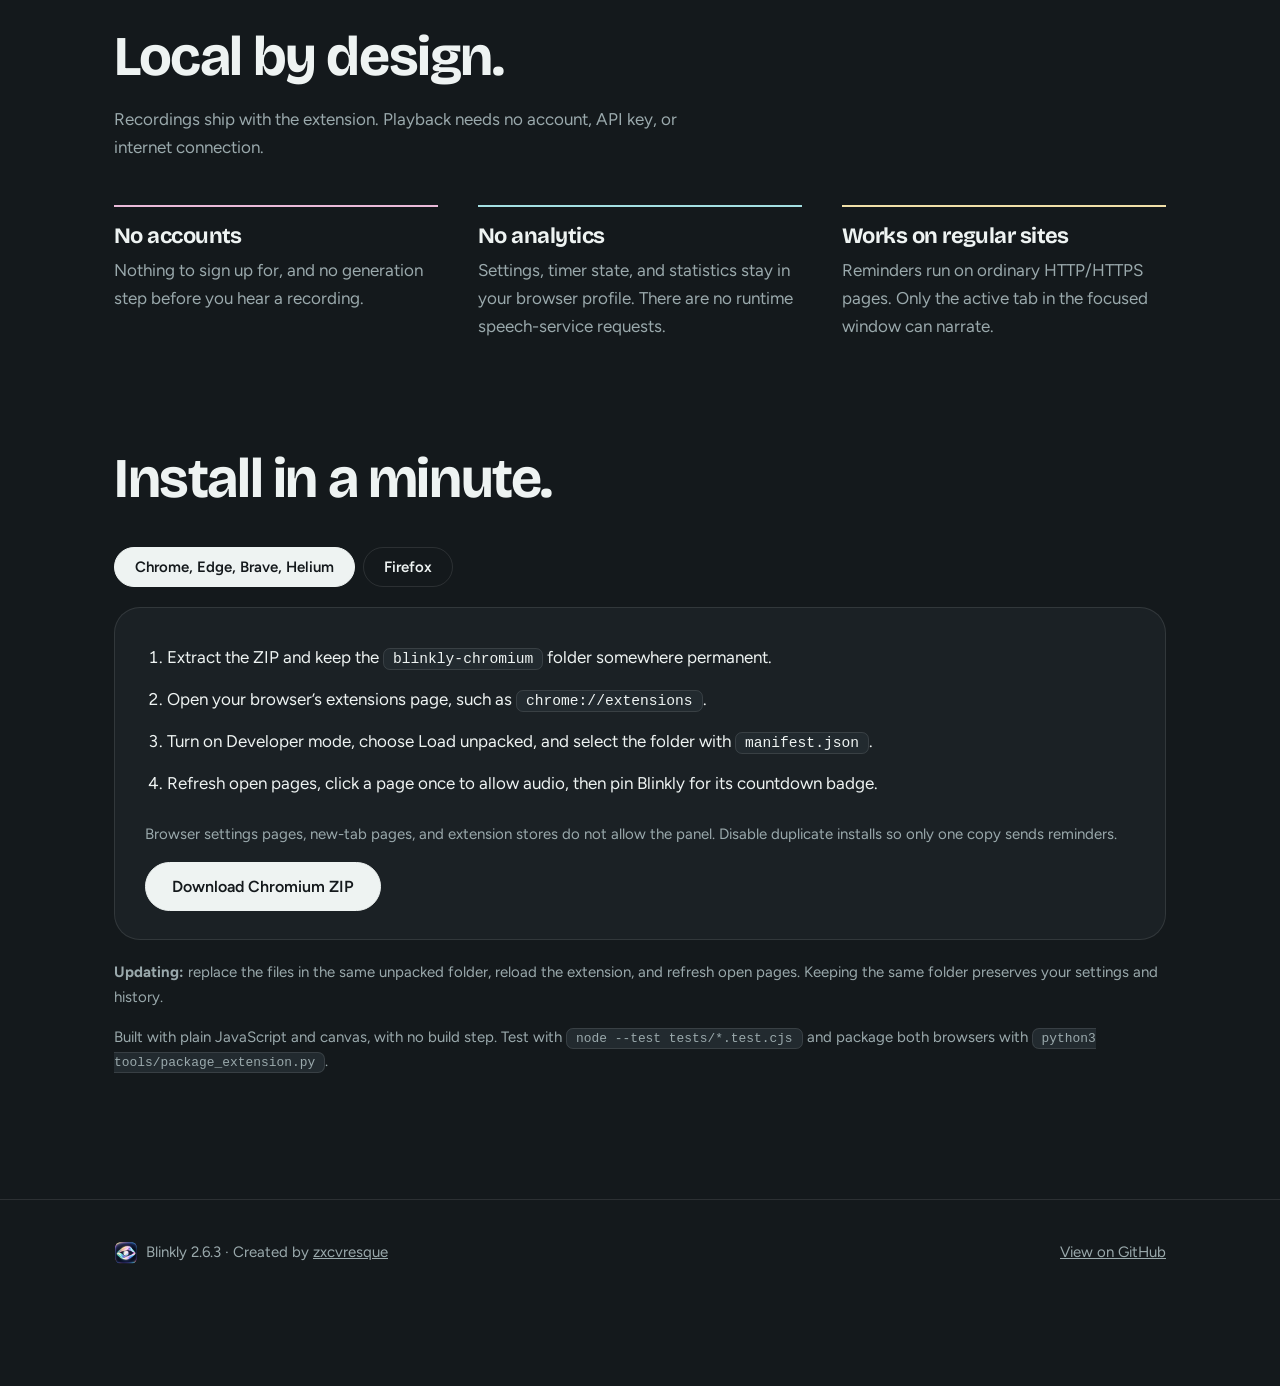
==== commit 4facacef: "Add interactive rest preview to landing page" ====
--- a/index.html
+++ b/index.html
@@ -25,6 +25,7 @@
 <meta name="twitter:image:alt" content="Blinkly's iridescent eye logo. A small pause for your eyes.">
 <link rel="preconnect" href="https://fonts.googleapis.com">
 <link href="https://fonts.googleapis.com/css2?family=Bricolage+Grotesque:opsz,wght@12..96,500;12..96,700&family=Figtree:wght@400;500;600&display=swap" rel="stylesheet">
+<link rel="stylesheet" href="landing-rest-demo.css">
 <style>
 :root{--bg:#14191c;--s1:#1b2125;--s2:#222a2f;--line:rgba(255,255,255,.1);--ink:#eef3f2;--muted:#9aa9ac;--pink:#e9bad8;--aqua:#a4dfe2;--gold:#f0dfa8;--iri:linear-gradient(110deg,#e9bad8,#a4dfe2 52%,#f0dfa8);--ease:cubic-bezier(.2,.8,.2,1)}
 *,*::before,*::after{box-sizing:border-box}
@@ -73,16 +74,24 @@
 .scroll::after{content:"";position:absolute;left:50%;top:8px;width:4px;height:8px;margin-left:-2px;border-radius:2px;background:var(--muted);animation:nudge 1.8s var(--ease) infinite}
 @keyframes nudge{50%{transform:translateY(14px);opacity:.2}}
 /* pinned scene */
-.pin{height:280vh;padding:0}
-.sticky{position:sticky;top:0;height:100vh;height:100svh;display:flex;flex-direction:column;align-items:center;justify-content:center;padding:84px 24px 28px;gap:22px}
-.frame{border-radius:26px;padding:2px;background:var(--iri);box-shadow:0 50px 120px -40px rgba(164,223,226,.25);width:var(--preview-width,min(340px,100%));max-width:100%;flex-shrink:0}
-.stage{border-radius:24px;background:var(--s1);display:grid;grid-template:minmax(0,1fr)/minmax(0,1fr);place-items:center;padding:12px;overflow:hidden;width:100%;height:calc(var(--preview-height,min(62svh,600px)) - 4px);min-width:0;min-height:0}
+.pin{height:440vh;padding:0}
+.sticky{position:sticky;top:0;height:100vh;height:100svh;display:flex;flex-direction:column;align-items:center;justify-content:center;padding:84px 24px 28px;gap:18px}
+.frame{border-radius:26px;padding:2px;background:var(--iri);box-shadow:0 50px 120px -40px rgba(164,223,226,.25);width:var(--preview-width,min(960px,100%));max-width:100%;flex-shrink:0}
+.stage{border-radius:24px;background:var(--s1);display:grid;grid-template:minmax(0,1fr)/minmax(0,1fr);place-items:center;padding:8px;overflow:hidden;width:100%;height:calc(var(--preview-height,min(52svh,600px)) - 4px);min-width:0;min-height:0}
 .stage img{grid-area:1/1;display:block;min-width:0;min-height:0;width:100%;height:100%;object-fit:contain;border-radius:14px;will-change:transform,opacity,filter}
-#s2{opacity:0}
-.caps{position:relative;text-align:center;width:min(520px,100%);height:96px}
-.caps div{position:absolute;inset:0}
+#s0{opacity:1}
+#s2,#rest-sequence{opacity:0}
+#rest-sequence{grid-area:1/1;width:100%;height:100%;min-width:0;min-height:0;display:grid;grid-template:minmax(0,1fr)/minmax(0,1fr);place-items:center;overflow:hidden}
+#rest-sequence img,#rest-sequence canvas{grid-area:1/1;width:100%;height:100%;min-width:0;min-height:0;object-fit:contain;border-radius:14px}
+#rest-sequence canvas{display:block;position:relative;z-index:1;opacity:0}
+.caps{position:relative;text-align:center;width:min(540px,100%);display:grid;flex-shrink:0}
+.caps div{grid-area:1/1}
 .caps h3{font-size:clamp(22px,3.4vw,30px)}
 .caps p{margin:8px 0 0}
+.rest-try{display:flex;align-items:center;justify-content:center;gap:14px;flex-wrap:wrap;flex-shrink:0}
+.rest-try [hidden]{display:none!important}
+.rest-try p{margin:0;font-size:14px;color:var(--muted)}
+.snapshot-label{display:none}
 .track{width:140px;height:3px;border-radius:2px;background:var(--line);overflow:hidden}
 .track i{display:block;height:100%;background:var(--ink);transform:scaleX(0);transform-origin:0}
 /* rule */
@@ -168,10 +177,10 @@
 footer{border-top:1px solid var(--line);padding:40px 0 calc(56px + env(safe-area-inset-bottom,0px));color:var(--muted);font-size:15px}
 footer .wrap{display:flex;justify-content:space-between;flex-wrap:wrap;gap:14px;align-items:center}
 footer img{width:24px;height:24px;border-radius:7px;vertical-align:middle;margin-right:8px}
-.rm .pin{height:auto}.rm .sticky{position:static;height:auto;padding:70px 24px}.rm .frame{width:min(900px,100%)}.rm .stage{height:auto;display:flex;flex-direction:column;gap:24px;padding:20px}.rm .stage img{height:auto;max-height:none}.rm #s1{width:min(100%,320px)}.rm #s2{opacity:1}.rm .caps,.rm .track{display:none}
+.rm .pin{height:auto}.rm .sticky{position:static;height:auto;padding:70px 24px}.rm .frame{width:min(960px,100%)}.rm .stage{height:auto;display:flex;flex-direction:column;gap:16px;padding:16px}.rm .stage img{height:auto;max-height:none}.rm #s0{width:min(100%,320px);opacity:1}.rm #rest-sequence{height:auto;display:block;opacity:1}.rm #rest-sequence-canvas{display:none}.rm #s2{opacity:1}.rm .caps,.rm .track{display:none}.rm .snapshot-label{display:block;align-self:flex-start;font-size:16px;margin:0;color:var(--ink)}.rm .snapshot-label:not(:first-child){margin-top:12px}
 .rm .trk .fl{animation:none;width:100%}.rm .trk b{animation:none;transform:scale(1)}.rm h1 .w i,.rm .logo,.rm .fadein{animation:none;transform:none;opacity:1}.rm .orb{animation:none}.rm .card{position:static;margin-bottom:18px}
-@media (max-width:820px){section{padding:72px 0}.hero{padding-top:120px}.links a:not(.btn){display:none}.rule,.local{grid-template-columns:1fr}.rule b{font-size:clamp(84px,30vw,140px)}.bento{grid-template-columns:1fr}.tile{grid-column:auto!important;padding:24px}.card{grid-template-columns:1fr;padding:22px;gap:8px;margin-bottom:16vh;top:calc(76px + var(--i)*12px);border-radius:24px}.card li{padding:8px 0;font-size:16px}.wd{padding:16px}.panel{padding:22px}.stage{padding:10px}.pin{height:240vh}.seg button{padding:8px 12px;font-size:13.5px}.vframe{border-radius:24px;margin-top:32px}.vframe video{border-radius:22px}.vctl{left:12px;bottom:12px}}
-@media (max-height:600px){.sticky{padding:24px 16px 16px;gap:12px}.caps{height:86px}.caps h3{font-size:22px}.caps p{font-size:14px;line-height:1.4}}
+@media (max-width:820px){section{padding:72px 0}.hero{padding-top:120px}.links a:not(.btn){display:none}.rule,.local{grid-template-columns:1fr}.rule b{font-size:clamp(84px,30vw,140px)}.bento{grid-template-columns:1fr}.tile{grid-column:auto!important;padding:24px}.card{grid-template-columns:1fr;padding:22px;gap:8px;margin-bottom:16vh;top:calc(76px + var(--i)*12px);border-radius:24px}.card li{padding:8px 0;font-size:16px}.wd{padding:16px}.panel{padding:22px}.stage{padding:10px}.pin{height:400vh}.seg button{padding:8px 12px;font-size:13.5px}.vframe{border-radius:24px;margin-top:32px}.vframe video{border-radius:22px}.vctl{left:12px;bottom:12px}}
+@media (max-height:600px){.sticky{padding:24px 16px 16px;gap:12px}.caps{height:auto}.caps h3{font-size:22px}.caps p{font-size:14px;line-height:1.4}}
 </style>
 </head>
 <body>
@@ -190,18 +199,26 @@
  <a class="scroll fadein" href="#scene" aria-label="Scroll to the demo"></a>
 </div></header>
 
-<section class="pin" id="scene" aria-label="Work and rest scenes"><div class="sticky">
+<section class="pin" id="scene" aria-label="A rest with Blinkly"><div class="sticky">
  <div class="frame"><div class="stage">
-  <img id="s1" src="design/previews/popup.png" alt="Blinkly's window-light popup, countdown, controls, and daily statistics">
-  <img id="s2" src="design/previews/mist-end.png" alt="A bright mountain lake with reflected sunlight, clearing mist, and dark foreground trees">
+  <h3 class="snapshot-label">Your work rhythm</h3>
+  <img id="s0" src="design/previews/popup.png" width="340" height="573" alt="Blinkly's compact timer popup with window light, countdown, break controls, and daily statistics">
+  <h3 class="snapshot-label">A moment to look away</h3>
+  <div id="rest-sequence" role="img" aria-label="Blinkly's real 20-second rest window. Scroll to advance the countdown, guidance, and clearing mist.">
+  <img id="s1" src="design/previews/rest-active.png" width="1440" height="900" alt="Blinkly's actual rest window during a break, with a countdown, look-away guidance, and snooze and skip controls">
+  <canvas id="rest-sequence-canvas" width="1440" height="900" aria-hidden="true"></canvas>
+  </div>
+  <h3 class="snapshot-label">Rested. Ready when you are.</h3>
+  <img id="s2" src="design/previews/rest-complete.png" width="1440" height="900" alt="Blinkly's actual completed rest window, with Rested and Your eyes thank you over the sunlit mountain lake">
  </div></div>
- <div class="caps"><div id="c1"><h3>Your work rhythm</h3><p class="muted">Window light moves across a textured wall while you work, following your actual timer and accent color.</p></div><div id="c2" style="opacity:0"><h3>A moment to look away</h3><p class="muted">When it is time to rest, mist clears over a mountain lake. Reduced motion switches both scenes to still frames.</p></div></div>
- <div class="track"><i id="tk"></i></div>
+ <div class="caps"><div id="c0"><h3>Your work rhythm</h3><p class="muted">A small timer, your next break, and a quiet place to keep track of your day.</p></div><div id="c1" style="opacity:0" aria-hidden="true"><h3>A moment to look away</h3><p class="muted">Follow a full rest, half a second at a time. Scroll to move the countdown and watch the mist clear.</p></div><div id="c2" style="opacity:0" aria-hidden="true"><h3>Rested. Ready when you are.</h3><p class="muted">The countdown ends, the mist clears, and a small thank-you marks the end of your break.</p></div></div>
+ <div class="rest-try" id="rest-try"><button class="btn" id="try-rest" type="button" aria-haspopup="dialog" hidden disabled>Try a rest now</button><p id="rest-trial-note">Try the live rest on a computer in landscape.</p></div>
+ <div class="track" aria-hidden="true"><i id="tk"></i></div>
 </div></section>
 
 <section id="watch" style="padding-top:20px"><div class="wrap">
  <h2>See it in motion.</h2>
- <p class="lede">Plays on its own, muted, while it is on screen. Use the controls to pause or turn sound on.</p>
+ <p class="lede">Plays muted on its own. Press Play to hear the music, or use the sound control to choose.</p>
  <div class="vframe" id="vframe"><video id="vid" data-landscape="media/blinkly-launch-landscape.mp4" data-portrait="media/blinkly-launch-portrait.mp4" data-landscape-poster="media/blinkly-launch-landscape.jpg" data-portrait-poster="media/blinkly-launch-portrait.jpg" poster="media/blinkly-launch-landscape.jpg" muted loop playsinline preload="metadata" aria-label="Blinkly launch video"></video><div class="vctl"><button id="vpp" aria-label="Play launch video">Play</button><button id="vsnd" aria-pressed="false">Sound on</button></div></div>
  <p class="video-error" data-video-error hidden>Video unavailable? <a href="media/blinkly-launch-landscape.mp4">Watch the landscape launch video</a> or <a href="media/blinkly-launch-portrait.mp4">watch the portrait version</a>.</p>
  <noscript><p><a href="media/blinkly-launch-landscape.mp4">Watch the launch video</a> · <a href="media/blinkly-launch-portrait.mp4">Portrait version</a></p></noscript>
@@ -261,6 +278,10 @@
 
 <script src="landing-voice-samples.js"></script>
 <script src="landing-launch-video.js"></script>
+<script src="blinkly-scenes.js"></script>
+<script src="landing-rest-demo.js"></script>
+<script src="design/previews/rest-sequence/manifest.js"></script>
+<script src="landing-scroll-preview.js"></script>
 <script>
 (function(){
 var $=function(s,r){return(r||document).querySelector(s)},$$=function(s,r){return(r||document).querySelectorAll(s)};
@@ -307,6 +328,8 @@
  var message={loading:'Loading sample…',playing:'Playing: '+(state.clip?state.clip.title:''),waiting:'A short pause before the second prompt…',ended:'Sample finished. Click again to hear another variant.',stopped:'Sample stopped.',error:'Audio could not play. Click Play again to retry.'};
  $('#sample-status').textContent=message[state.phase]||'';
  if(state.clip){$('#sample-transcript').textContent=state.clip.transcript;$('#sample-transcript').hidden=false}
+ var restAudioStatus=$('[data-rest-audio-status]');
+ if(restAudioStatus&&state.phase==='error'&&restAudioStatus.closest('dialog').open){restAudioStatus.textContent='Voice could not play. Check your browser sound settings.';restAudioStatus.hidden=false}
 }});
 function playSample(){if(launchVideo)launchVideo.pause();samplePlayer.play(sampleMoment,G,FL)}
 $('#sample-replay').onclick=playSample;
@@ -323,28 +346,40 @@
 var io=new IntersectionObserver(function(en){en.forEach(function(e){if(!e.isIntersecting)return;var t=e.target;t.classList.add('in');io.unobserve(t);if(t.dataset.n){var n=+t.dataset.n,s=performance.now();(function f(now){var p=cl((now-s)/1400);t.textContent=Math.round(n*(1-Math.pow(1-p,3)));if(p<1)requestAnimationFrame(f)})(s)}})},{threshold:.35});
 $$('.rule b,.card,#localrow').forEach(function(e){io.observe(e)});
 // scroll
-var pin=$('#scene'),previewFrame=$('.frame',pin),sticky=$('.sticky',pin),captions=$('.caps',pin),s1=$('#s1'),s2=$('#s2'),c1=$('#c1'),c2=$('#c2'),tk=$('#tk'),bar=$('#bar'),nav=$('#nav'),ow=$('#orbw'),last=0,tick=false;
+var pin=$('#scene'),previewFrame=$('.frame',pin),sticky=$('.sticky',pin),captions=$('.caps',pin),restTry=$('#rest-try'),s0=$('#s0'),restSequence=$('#rest-sequence'),s1=$('#s1'),s2=$('#s2'),c0=$('#c0'),c1=$('#c1'),c2=$('#c2'),tk=$('#tk'),bar=$('#bar'),nav=$('#nav'),ow=$('#orbw'),last=0,tick=false;
+var scrollPreview=!rm&&window.BlinklyScrollPreview&&window.BlinklyRestFrames?BlinklyScrollPreview.create({canvas:$('#rest-sequence-canvas'),poster:s1,manifest:BlinklyRestFrames}):null;
 function frame(){tick=false;var y=scrollY,vh=innerHeight,max=document.documentElement.scrollHeight-vh;
  bar.style.transform='scaleX('+cl(y/max)+')';
  nav.classList.toggle('hide',y>last+2&&y>240);if(y<last-2)nav.classList.remove('hide');last=y;
  if(rm)return;
  ow.style.transform='translateY('+y*.3+'px)';
- var r=pin.getBoundingClientRect(),p=cl(-r.top/(r.height-vh)),mix=cl((p-.16)/.5);
- mix=mix*mix*(3-2*mix);
- // Fit both original screenshots inside the viewport; the frame follows their shape.
- var style=getComputedStyle(sticky),gap=parseFloat(style.rowGap)||22;
- var availableH=sticky.clientHeight-parseFloat(style.paddingTop)-parseFloat(style.paddingBottom)-captions.offsetHeight-$('.track',pin).offsetHeight-gap*2;
+ var r=pin.getBoundingClientRect(),p=cl(-r.top/(r.height-vh)),mix=cl((p-.18)/.12),done=cl((p-.88)/.04);
+ mix=mix*mix*(3-2*mix);done=done*done*(3-2*done);
+ // The compact popup expands into the full rest window before its timeline advances.
+ var style=getComputedStyle(sticky),gap=parseFloat(style.rowGap)||18;
+ var availableH=sticky.clientHeight-parseFloat(style.paddingTop)-parseFloat(style.paddingBottom)-captions.offsetHeight-restTry.offsetHeight-$('.track',pin).offsetHeight-gap*3;
  var availableW=sticky.clientWidth-parseFloat(style.paddingLeft)-parseFloat(style.paddingRight);
- var aspect=(340/573)*(1-mix)+(960/600)*mix;
- var height=Math.max(1,Math.min(600,vh*.62,availableH)),width=Math.min(900,availableW,height*aspect);
+ var aspect=(340/573)*(1-mix)+(1440/900)*mix;
+ var height=Math.max(1,Math.min(600,vh*.62,availableH)),width=Math.min(960,availableW,height*aspect);
  height=width/aspect;
  previewFrame.style.setProperty('--preview-width',width+'px');previewFrame.style.setProperty('--preview-height',height+'px');
- s1.style.opacity=1-mix;s1.style.filter='blur('+(mix*8)+'px)';s1.style.transform='scale(1)';
- s2.style.opacity=mix;s2.style.filter='blur('+((1-mix)*8)+'px)';s2.style.transform='scale(1)';
- c1.style.opacity=1-mix;c2.style.opacity=mix;tk.style.transform='scaleX('+p+')';
+ s0.style.opacity=1-mix;restSequence.style.opacity=mix*(1-done);s2.style.opacity=done;
+ var showPopup=p<.24,showDone=p>=.9;
+ c0.style.opacity=1-mix;c1.style.opacity=mix*(1-done);c2.style.opacity=done;
+ c0.setAttribute('aria-hidden',!showPopup);c1.setAttribute('aria-hidden',showPopup||showDone);c2.setAttribute('aria-hidden',!showDone);
+ s0.setAttribute('aria-hidden',!showPopup);restSequence.setAttribute('aria-hidden',showPopup||showDone);s2.setAttribute('aria-hidden',!showDone);
+ if(scrollPreview&&r.top<vh*1.5&&r.bottom>0)scrollPreview.setProgress(cl((p-.3)/.58));
+ tk.style.transform='scaleX('+p+')';
  cs.forEach(function(c,i){if(i==cs.length-1)return;var top=parseFloat(getComputedStyle(cs[i+1]).top),n=cs[i+1].getBoundingClientRect().top,t=cl(1-(n-top)/(vh*.6));c.style.transform='scale('+(1-.045*t)+')';c.style.filter='brightness('+(1-.4*t)+')'})}
 function req(){if(!tick){tick=true;requestAnimationFrame(frame)}}
+addEventListener('pagehide',function(e){if(!e.persisted&&scrollPreview)scrollPreview.destroy()});
 addEventListener('scroll',req,{passive:true});addEventListener('resize',req);frame();
+// The interactive trial is only available on a computer in landscape orientation.
+var restDemo=BlinklyRestDemo.create({trigger:$('#try-rest'),onOpen:function(){samplePlayer.stop();launchVideo.pause()},onStart:function(){samplePlayer.play('bal',G,FL)},onComplete:function(){samplePlayer.play('rst',G,FL)},onClose:function(){samplePlayer.stop()},onEligibilityChange:function(eligible){
+ $('#try-rest').hidden=!eligible;$('#try-rest').disabled=!eligible;
+ $('#rest-trial-note').textContent=eligible?'20 seconds. No installation needed.':'Try the live rest on a computer in landscape.';
+ req();
+}});
 // install tabs
 function tabs(host,panel,data,render){var hh=$(host),p=$(panel);Object.keys(data).forEach(function(k,i){var b=document.createElement('button');b.className='tab';b.setAttribute('role','tab');b.textContent=k;b.onclick=function(){$$('.tab',hh).forEach(function(x){x.setAttribute('aria-selected',x===b)});p.innerHTML=render(data[k])};hh.appendChild(b);if(i==0)b.click()})}
 tabs('#itabs','#ipanel',{
--- a/landing-rest-demo.css
+++ b/landing-rest-demo.css
@@ -0,0 +1,35 @@
+/* The landing preview uses the extension's rest scene and rest-window typography. */
+.blinkly-rest-demo{position:fixed;inset:0;width:100%;height:100%;height:100dvh;max-width:none;max-height:none;margin:0;padding:0;border:0;background:#020206;color:#ece9f5;overflow:hidden;overscroll-behavior:contain;color-scheme:dark;font:13px/1.45 system-ui,-apple-system,"Segoe UI",sans-serif;--rest-serif:"Iowan Old Style","Palatino Linotype",Charter,Georgia,serif;--rest-mute:rgba(236,233,245,.56)}
+.blinkly-rest-demo::backdrop{background:#020206}
+.blinkly-rest-demo:not([open]){display:none}
+.blinkly-rest-demo *{box-sizing:border-box}
+.blinkly-rest-demo [hidden]{display:none!important}
+.blinkly-rest-demo .rest-scene,.blinkly-rest-demo .rest-box{position:absolute;inset:0}
+.blinkly-rest-demo .rest-scene{background:#100b13 url('design/previews/mist-start.png') center/cover no-repeat}
+.blinkly-rest-demo[data-state=rested] .rest-scene{background-image:url('design/previews/mist-end.png')}
+.blinkly-rest-demo canvas{position:absolute;inset:0;display:block;width:100%;height:100%}
+.blinkly-rest-demo .rest-lid{position:absolute;left:0;right:0;height:50%;pointer-events:none;z-index:2;will-change:transform}
+.blinkly-rest-demo .rest-lid.top{top:0;background:linear-gradient(#020206 60%,transparent);transform:translateY(-100%)}
+.blinkly-rest-demo .rest-lid.bottom{bottom:0;background:linear-gradient(transparent,#020206 40%);transform:translateY(100%)}
+.blinkly-rest-demo .rest-box{z-index:3;pointer-events:none}
+.blinkly-rest-demo .rest-box::before{content:"";position:absolute;inset:0 0 auto;height:60%;background:linear-gradient(180deg,rgba(2,2,6,.52),rgba(2,2,6,.66) 68%,transparent)}
+.blinkly-rest-demo .rest-top{position:absolute;left:0;right:0;top:10%;display:grid;justify-items:center;gap:8px;text-align:center;padding:0 24px;text-shadow:0 2px 12px rgba(2,2,6,.9),0 1px 3px rgba(2,2,6,.9)}
+.blinkly-rest-demo .rest-num{margin:0;font:400 clamp(18px,2.8vmin,28px)/1.3 system-ui,-apple-system,"Segoe UI",sans-serif;letter-spacing:.06em;color:rgba(255,255,255,.7);font-variant-numeric:tabular-nums;text-shadow:0 6px 50px rgba(5,4,16,.55)}
+.blinkly-rest-demo .rest-title{margin:0;max-width:20em;font:400 clamp(22px,3.8vmin,34px)/1.2 var(--rest-serif);letter-spacing:normal}
+.blinkly-rest-demo .rest-sub{margin:0;color:rgba(236,233,245,.72);font-size:15px;max-width:30em}
+.blinkly-rest-demo .rest-bottom{position:absolute;left:0;right:0;bottom:6%;display:grid;justify-items:center;gap:22px;padding:0 24px;text-align:center}
+.blinkly-rest-demo .rest-tip{margin:0;max-width:34em;color:var(--rest-mute);font:italic 15px/1.55 var(--rest-serif)}
+.blinkly-rest-demo .rest-actions{display:flex;justify-content:center;flex-wrap:wrap;gap:8px;pointer-events:auto}
+.blinkly-rest-demo button{font:inherit;color:inherit;cursor:pointer}
+.blinkly-rest-demo .rest-button{padding:10px 18px;min-height:44px;border-radius:9px;border:1px solid rgba(255,255,255,.24);background:rgba(5,4,16,.4);transition:background .2s,border-color .2s}
+.blinkly-rest-demo .rest-button:hover{background:rgba(255,255,255,.12);border-color:rgba(255,255,255,.4)}
+.blinkly-rest-demo :focus-visible{outline:2px solid #a4dfe2;outline-offset:4px}
+.blinkly-rest-demo .rest-meta{position:absolute;top:max(18px,env(safe-area-inset-top));left:max(20px,env(safe-area-inset-left));right:160px;margin:0;z-index:5;color:rgba(255,255,255,.64);font-size:12px}
+.blinkly-rest-demo .rest-close{position:absolute;z-index:5;top:max(12px,env(safe-area-inset-top));right:max(16px,env(safe-area-inset-right));padding:10px 14px;min-height:44px;border-radius:9px;border:1px solid rgba(255,255,255,.2);background:rgba(5,4,16,.5)}
+.blinkly-rest-demo .rest-close:hover{background:rgba(255,255,255,.12)}
+.blinkly-rest-demo .rest-audio-status{position:absolute;z-index:5;top:max(62px,calc(env(safe-area-inset-top) + 50px));right:max(16px,env(safe-area-inset-right));max-width:min(320px,calc(100% - 32px));padding:8px 12px;margin:0;border-radius:9px;background:rgba(5,4,16,.8);color:#fff;font:13px/1.4 system-ui,sans-serif}
+.blinkly-rest-demo[data-state=rested] .rest-num{font:300 clamp(28px,4vmin,40px)/1.1 var(--rest-serif);color:#fff}
+.blinkly-rest-demo .rest-status{position:absolute;width:1px;height:1px;overflow:hidden;clip-path:inset(50%);white-space:nowrap}
+@media(max-width:600px){.blinkly-rest-demo .rest-meta{font-size:11px;right:132px}.blinkly-rest-demo .rest-close{font-size:12px}.blinkly-rest-demo .rest-top{top:17%;padding:0 20px}.blinkly-rest-demo .rest-sub{font-size:14px}.blinkly-rest-demo .rest-bottom{bottom:max(6%,env(safe-area-inset-bottom));padding:0 20px}.blinkly-rest-demo .rest-tip{font-size:14px}}
+@media(max-height:460px){.blinkly-rest-demo .rest-top{top:20%;gap:5px}.blinkly-rest-demo .rest-bottom{bottom:5%;gap:10px}.blinkly-rest-demo .rest-tip{display:none}.blinkly-rest-demo .rest-title{font-size:22px}}
+@media(prefers-reduced-motion:reduce){.blinkly-rest-demo .rest-lid{display:none}.blinkly-rest-demo button{transition:none}}
